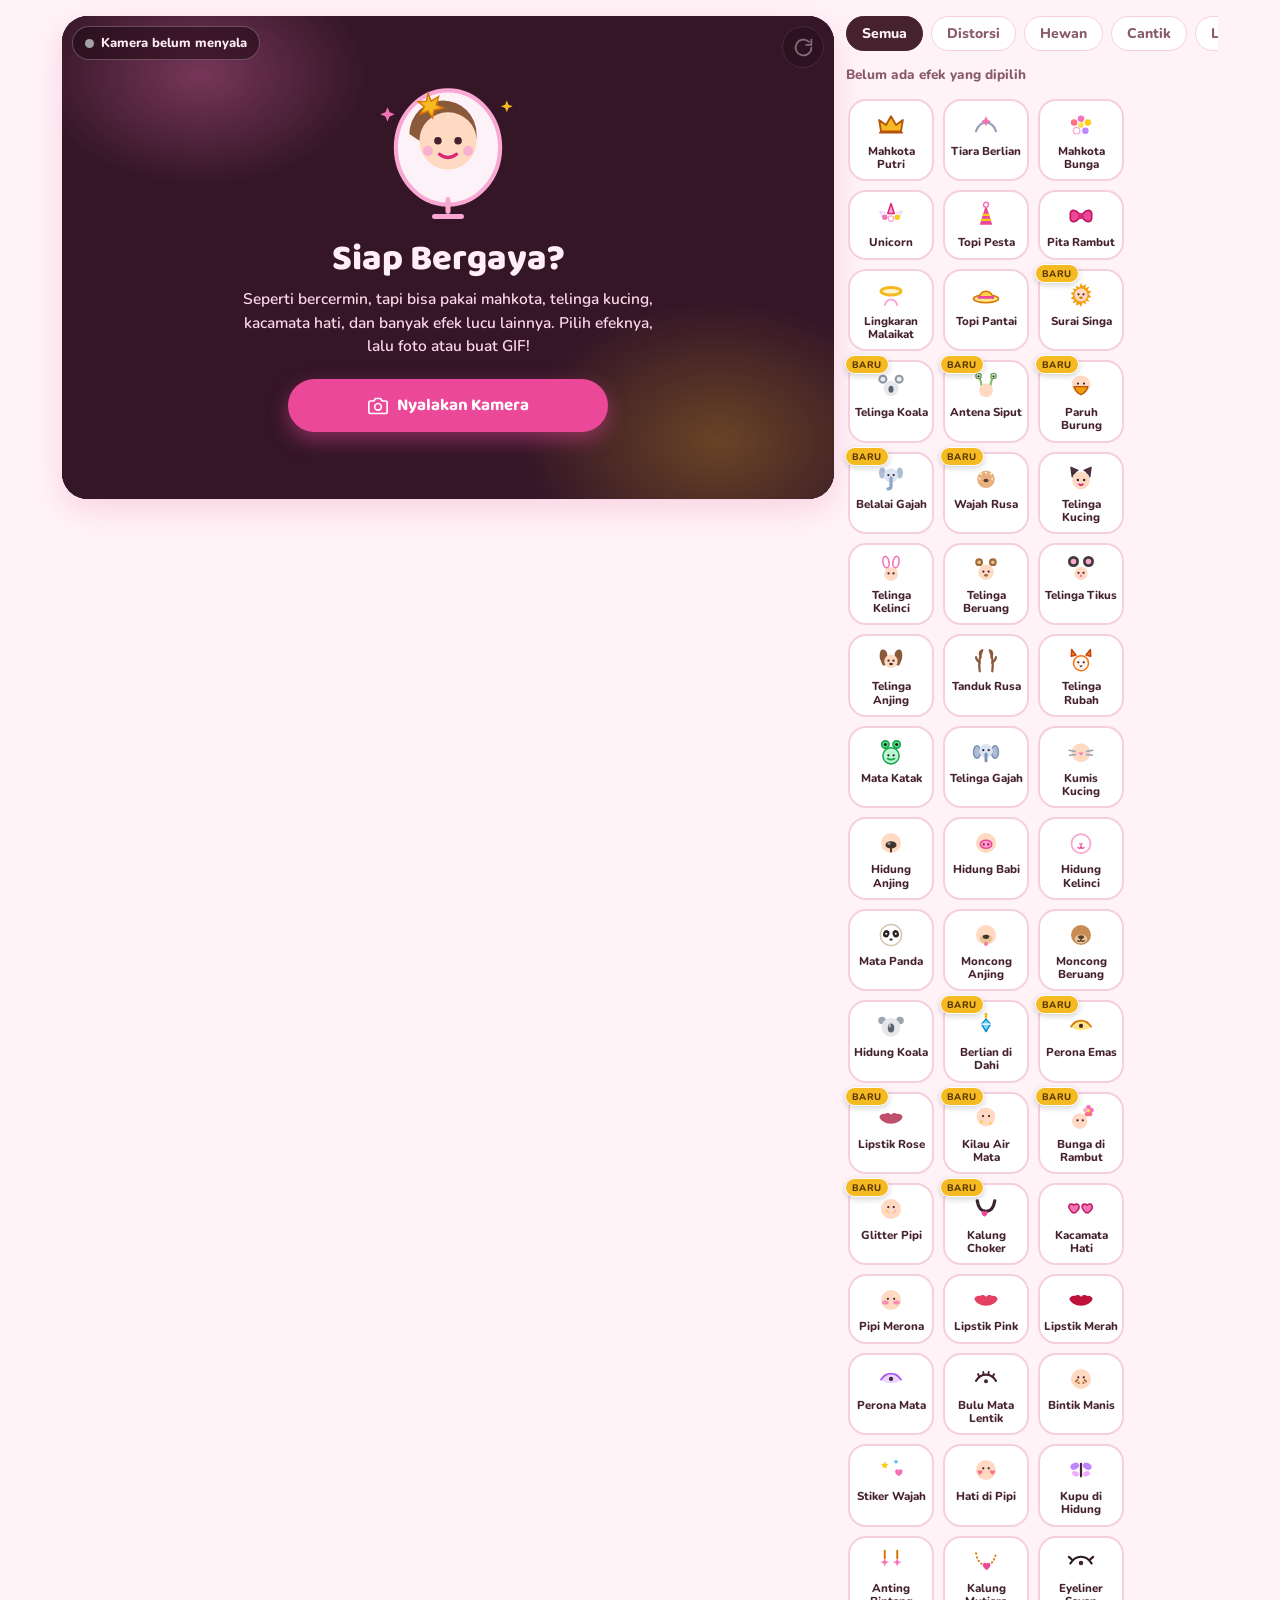
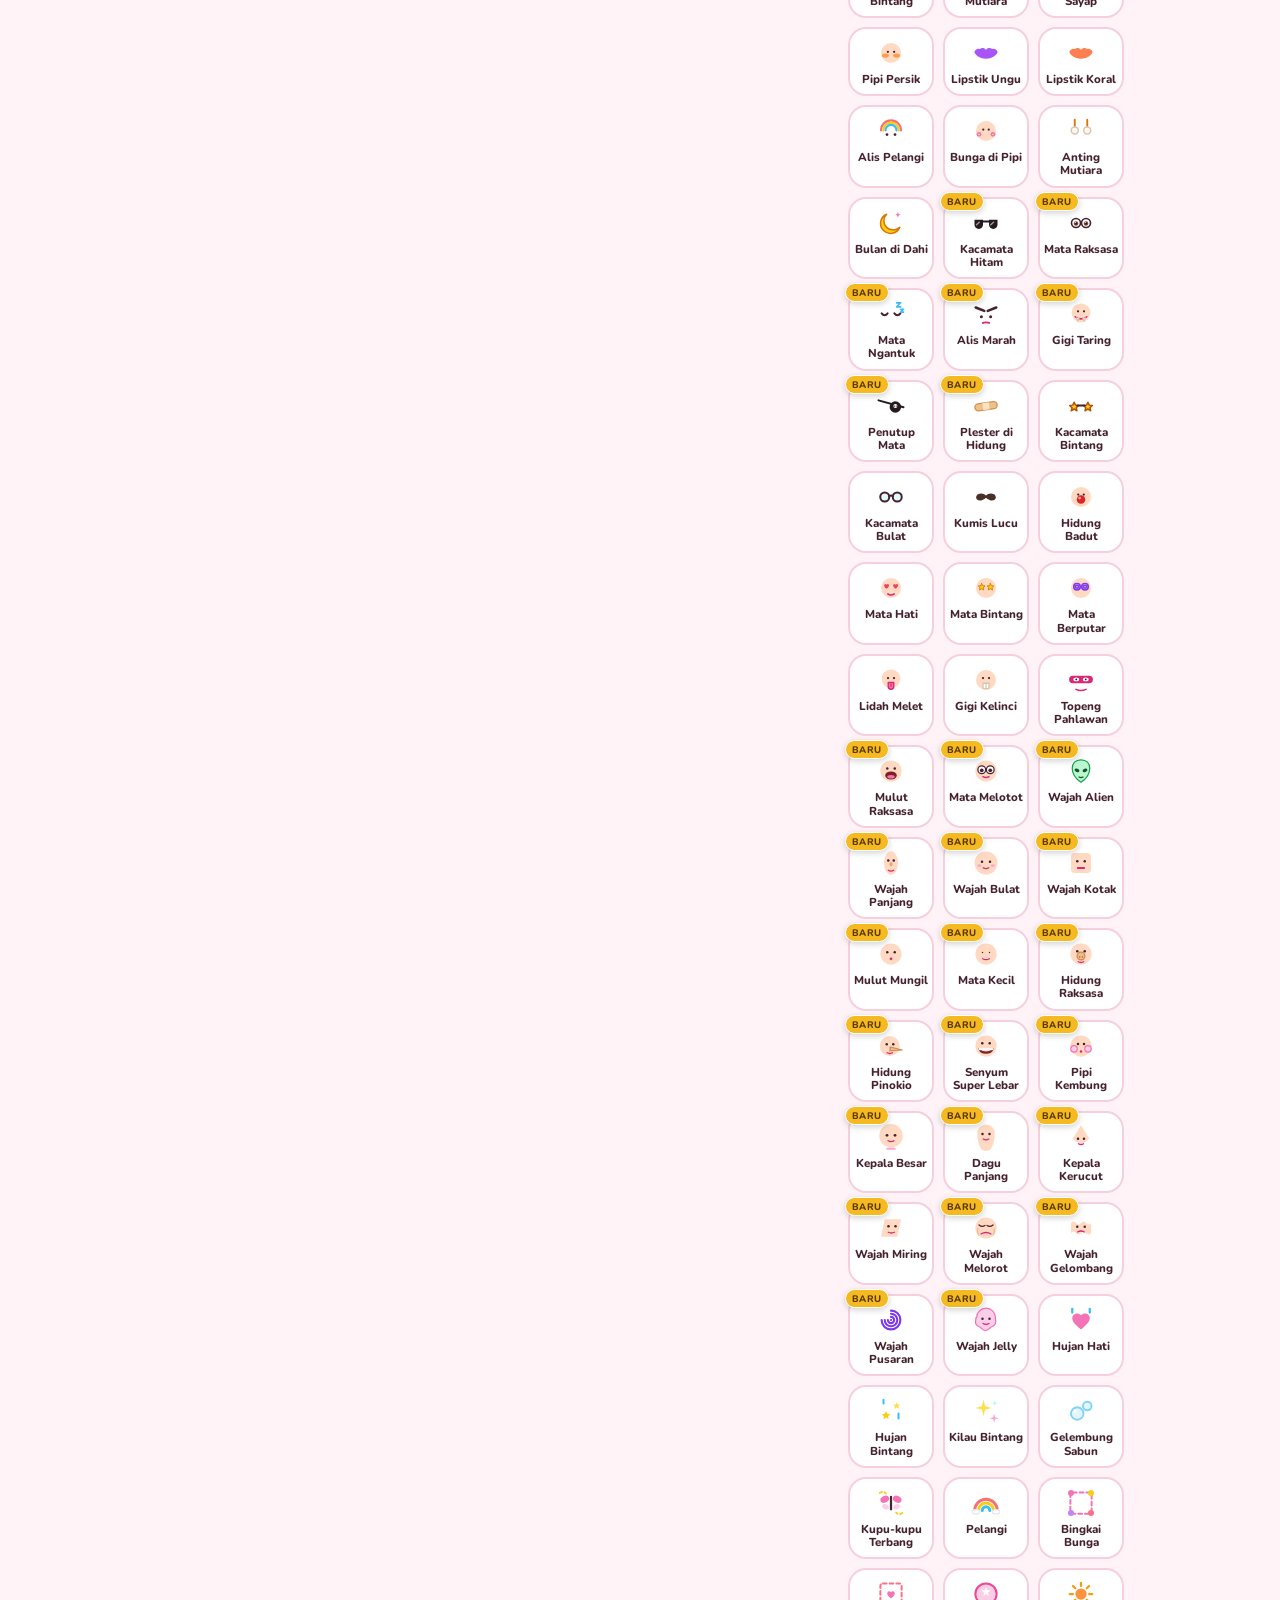
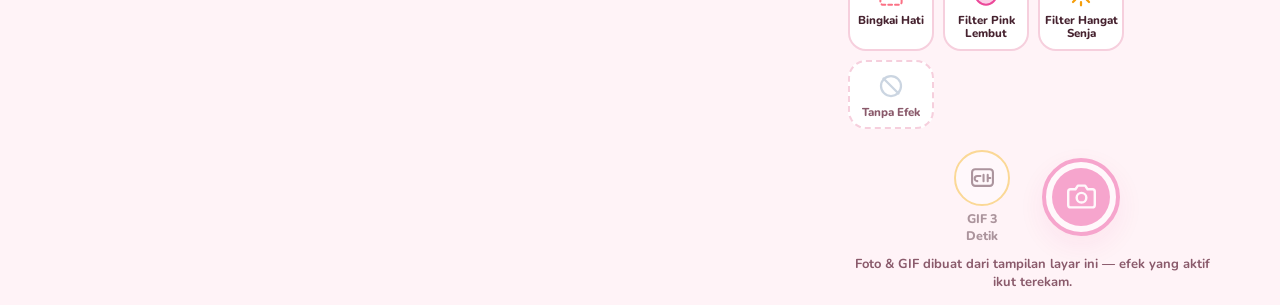
==== games/efek-kamera.html @ b59fc214 "Game: 5 file HTML di games/ + fitur Simpan (download offline) di kartu link" ====
<!doctype html>
<html lang="id">
  <head>
    <meta charset="utf-8" />
    <meta name="viewport" content="width=device-width, initial-scale=1, viewport-fit=cover" />
    <meta name="color-scheme" content="light dark" />
    <link rel="icon" href="data:," />
    <title>Efek Kamera</title>
    <link rel="preconnect" href="https://fonts.googleapis.com" />
    <link rel="preconnect" href="https://fonts.gstatic.com" crossorigin />
    <link href="https://fonts.googleapis.com/css2?family=Baloo+2:wght@500;600;700;800&family=Nunito:wght@500;600;700;800&display=swap" rel="stylesheet" />
    <style>
      :root {
        color-scheme: light dark;
        --bg: #fff3f7;
        --panel: #ffffff;
        --ink: #46222f;
        --ink-soft: #8a5a6b;
        --pink: #ec4899;
        --pink-deep: #db2777;
        --pink-soft: #fde3ef;
        --gold: #f5b921;
        --mint: #2ec4a6;
        --line: #f6cfdd;
        --stage-bg: #2b1622;
        --chip-bg: #ffffff;
        --shadow: 0 10px 30px rgba(219, 39, 119, 0.16);
      }
      @media (prefers-color-scheme: dark) {
        :root {
          --bg: #221219;
          --panel: #2e1a24;
          --ink: #ffe9f2;
          --ink-soft: #d9a7bc;
          --pink: #f472b6;
          --pink-deep: #ec4899;
          --pink-soft: #452233;
          --line: #4c2a3c;
          --stage-bg: #170a10;
          --chip-bg: #38202d;
          --shadow: 0 10px 30px rgba(0, 0, 0, 0.45);
        }
      }
      * { box-sizing: border-box; }
      html, body { height: 100%; }
      body {
        margin: 0;
        font-family: "Nunito", system-ui, sans-serif;
        background: var(--bg);
        color: var(--ink);
        -webkit-tap-highlight-color: transparent;
      }
      button { font-family: inherit; cursor: pointer; }
      .app {
        max-width: 1180px;
        margin: 0 auto;
        padding: 10px 12px calc(14px + env(safe-area-inset-bottom));
        display: flex;
        flex-direction: column;
        gap: 12px;
        min-height: 100dvh;
      }
      /* ---------- Stage ---------- */
      .stage-wrap {
        position: relative;
        border-radius: 26px;
        overflow: hidden;
        background: var(--stage-bg);
        box-shadow: var(--shadow);
        aspect-ratio: 4 / 5;
        max-height: 62dvh;
        margin: 0 auto;
        width: 100%;
      }
      @media (min-aspect-ratio: 1/1) {
        .stage-wrap { aspect-ratio: 16 / 10; max-height: 66dvh; }
      }
      #stage { position: absolute; inset: 0; width: 100%; height: 100%; display: block; }
      .stage-top {
        position: absolute; top: 10px; left: 10px; right: 10px;
        display: flex; justify-content: space-between; align-items: flex-start;
        pointer-events: none; z-index: 9;
      }
      .pill {
        pointer-events: auto;
        display: inline-flex; align-items: center; gap: 7px;
        background: rgba(30, 8, 18, 0.55);
        color: #ffeef6;
        border: 1px solid rgba(255, 255, 255, 0.25);
        backdrop-filter: blur(6px);
        font-weight: 800; font-size: 13px;
        padding: 7px 12px; border-radius: 999px;
      }
      .pill .dot { width: 9px; height: 9px; border-radius: 50%; background: #a3a3a3; flex: none; }
      .pill.ok .dot { background: #4ade80; }
      .pill.search .dot { background: var(--gold); animation: blink 1s infinite alternate; }
      @keyframes blink { from { opacity: 0.35; } to { opacity: 1; } }
      .icon-btn {
        pointer-events: auto;
        width: 42px; height: 42px; border-radius: 50%;
        border: 1px solid rgba(255, 255, 255, 0.25);
        background: rgba(30, 8, 18, 0.55); color: #ffeef6;
        backdrop-filter: blur(6px);
        display: grid; place-items: center;
      }
      .icon-btn svg { width: 21px; height: 21px; }
      .icon-btn:disabled { opacity: 0.4; cursor: default; }
      #recBadge {
        position: absolute; top: 62px; left: 50%; transform: translateX(-50%);
        z-index: 6; display: none;
        align-items: center; gap: 8px;
        background: rgba(185, 12, 44, 0.88); color: #fff;
        font-family: "Baloo 2", sans-serif; font-weight: 700; font-size: 15px;
        padding: 7px 16px; border-radius: 999px;
      }
      #recBadge.show { display: inline-flex; }
      #recBadge .rdot { width: 11px; height: 11px; border-radius: 50%; background: #fff; animation: blink 0.5s infinite alternate; }
      #flash {
        position: absolute; inset: 0; background: #fff; opacity: 0;
        pointer-events: none; z-index: 7;
      }
      #flash.go { animation: flashAnim 0.45s ease-out; }
      @keyframes flashAnim { 0% { opacity: 0.9; } 100% { opacity: 0; } }
      /* ---------- Start overlay ---------- */
      #startOverlay {
        position: absolute; inset: 0; z-index: 8;
        display: flex; flex-direction: column; align-items: center; justify-content: center;
        text-align: center; padding: 22px; gap: 8px;
        background:
          radial-gradient(240px 160px at 18% 12%, rgba(244, 114, 182, 0.35), transparent 70%),
          radial-gradient(280px 200px at 85% 88%, rgba(245, 185, 33, 0.28), transparent 70%),
          #341627;
        color: #ffeef6;
      }
      #startOverlay.hide { display: none; }
      #startOverlay .mirrorArt { width: min(168px, 42vw); height: auto; }
      #startOverlay h1 {
        font-family: "Baloo 2", sans-serif; font-weight: 800;
        font-size: clamp(24px, 6vw, 36px); margin: 6px 0 0; line-height: 1.12;
      }
      #startOverlay p { margin: 0; max-width: 420px; font-size: 15.5px; line-height: 1.5; color: #ffd7e8; font-weight: 600; }
      .start-btns { display: flex; flex-direction: column; gap: 10px; margin-top: 14px; width: min(320px, 100%); }
      .btn {
        border: none; border-radius: 999px;
        font-family: "Baloo 2", sans-serif; font-weight: 700; font-size: 17px;
        padding: 13px 20px;
        display: inline-flex; align-items: center; justify-content: center; gap: 9px;
      }
      .btn svg { width: 20px; height: 20px; flex: none; }
      .btn-pink { background: var(--pink); color: #fff; box-shadow: 0 8px 20px rgba(236, 72, 153, 0.45); }
      .btn-pink:active { background: var(--pink-deep); }
      .btn-ghost { background: rgba(255, 255, 255, 0.12); color: #ffeef6; border: 1.5px solid rgba(255, 255, 255, 0.4); }
      #camError { display: none; margin-top: 10px; max-width: 400px; background: rgba(127, 29, 29, 0.55); border: 1px solid rgba(254, 202, 202, 0.5); color: #ffe4e6; border-radius: 14px; padding: 10px 14px; font-size: 14px; font-weight: 700; line-height: 1.45; }
      #camError.show { display: block; }
      /* ---------- Controls ---------- */
      .controls { display: flex; flex-direction: column; gap: 10px; }
      .cat-row { display: flex; gap: 8px; overflow-x: auto; padding-bottom: 2px; scrollbar-width: none; }
      .cat-row::-webkit-scrollbar { display: none; }
      .cat-pill {
        flex: none; border: 1.5px solid var(--line); background: var(--panel);
        color: var(--ink-soft); font-weight: 800; font-size: 14px;
        padding: 7px 15px; border-radius: 999px;
      }
      .cat-pill.active { background: var(--ink); border-color: var(--ink); color: var(--bg); }
      .active-bar { display: flex; align-items: center; justify-content: space-between; gap: 10px; min-height: 22px; }
      #activeInfo { font-size: 13.5px; font-weight: 800; color: var(--ink-soft); }
      #clearFx {
        border: none; background: none; color: var(--pink-deep);
        font-weight: 800; font-size: 13.5px; padding: 2px 4px; display: none;
      }
      #clearFx.show { display: inline; }
      .chip-rail {
        display: flex; gap: 9px; overflow-x: auto; padding: 4px 2px 8px;
        scroll-snap-type: x proximity; scrollbar-width: thin;
      }
      .chip {
        scroll-snap-align: start; flex: none;
        width: 86px; border: 2px solid var(--line); background: var(--chip-bg);
        border-radius: 18px; padding: 9px 4px 8px;
        display: flex; flex-direction: column; align-items: center; gap: 5px;
        color: var(--ink); position: relative;
        transition: border-color 0.15s, background 0.15s, transform 0.1s;
      }
      .chip:active { transform: scale(0.95); }
      .chip svg { width: 30px; height: 30px; }
      .chip span { font-size: 11.5px; font-weight: 800; line-height: 1.15; text-align: center; }
      .chip.on { border-color: var(--pink); background: var(--pink-soft); }
      .chip.on::after {
        content: ""; position: absolute; top: 6px; right: 6px;
        width: 10px; height: 10px; border-radius: 50%;
        background: var(--pink); border: 2px solid #fff;
      }
      .chip .bdg {
        position: absolute; top: -7px; left: -5px; z-index: 2;
        background: var(--gold); color: #5b3a00;
        font-size: 9.5px; font-weight: 800; font-style: normal; letter-spacing: 0.05em;
        padding: 2px 6px; border-radius: 999px; border: 1.5px solid #fff;
        box-shadow: 0 2px 6px rgba(0, 0, 0, 0.18);
      }
      .chip.reset { border-style: dashed; justify-content: center; color: var(--ink-soft); }
      /* ---------- Shutter row ---------- */
      .shutter-row {
        display: flex; align-items: center; justify-content: center; gap: 22px;
        padding-top: 2px;
      }
      .side-btn {
        display: flex; flex-direction: column; align-items: center; gap: 4px;
        background: none; border: none; color: var(--ink); font-weight: 800; font-size: 12.5px;
        width: 76px;
      }
      .side-btn .ring {
        width: 56px; height: 56px; border-radius: 50%;
        border: 2.5px solid var(--line); background: var(--panel);
        display: grid; place-items: center; position: relative;
      }
      .side-btn .ring svg { width: 25px; height: 25px; }
      .side-btn:disabled { opacity: 0.45; cursor: default; }
      #gifBtn .ring { border-color: var(--gold); }
      #gifBtn.recording .ring { border-color: #e11d48; }
      #gifProg {
        position: absolute; inset: -2.5px; border-radius: 50%;
        background: conic-gradient(#e11d48 calc(var(--p, 0) * 1turn), transparent 0);
        -webkit-mask: radial-gradient(farthest-side, transparent calc(100% - 5px), #000 calc(100% - 4px));
        mask: radial-gradient(farthest-side, transparent calc(100% - 5px), #000 calc(100% - 4px));
        display: none;
      }
      #gifBtn.recording #gifProg { display: block; }
      #photoBtn {
        width: 78px; height: 78px; border-radius: 50%;
        border: 4px solid var(--pink);
        background: var(--panel);
        display: grid; place-items: center; padding: 0;
        box-shadow: var(--shadow);
      }
      #photoBtn .core {
        width: 58px; height: 58px; border-radius: 50%;
        background: var(--pink); display: grid; place-items: center; color: #fff;
        transition: transform 0.1s;
      }
      #photoBtn:active .core { transform: scale(0.88); }
      #photoBtn svg { width: 29px; height: 29px; }
      #photoBtn:disabled { opacity: 0.45; }
      .hint { text-align: center; font-size: 13px; color: var(--ink-soft); font-weight: 700; margin: 0; }
      /* ---------- Modal ---------- */
      #modal {
        position: fixed; inset: 0; z-index: 40; display: none;
        background: rgba(24, 6, 14, 0.78); backdrop-filter: blur(4px);
        align-items: center; justify-content: center; padding: 18px;
      }
      #modal.show { display: flex; }
      .modal-card {
        background: var(--panel); color: var(--ink);
        border-radius: 24px; padding: 18px; width: min(430px, 100%);
        display: flex; flex-direction: column; gap: 12px; align-items: stretch;
        box-shadow: var(--shadow); max-height: 92dvh; overflow: auto;
      }
      .modal-card h2 { font-family: "Baloo 2", sans-serif; margin: 0; font-size: 22px; text-align: center; }
      #shotImg { width: 100%; border-radius: 16px; display: block; background: var(--stage-bg); }
      #encoding { display: none; text-align: center; font-weight: 800; color: var(--ink-soft); padding: 22px 0; }
      #encoding.show { display: block; }
      #encoding .bar { height: 12px; border-radius: 99px; background: var(--pink-soft); margin-top: 12px; overflow: hidden; }
      #encoding .bar i { display: block; height: 100%; width: 40%; border-radius: 99px; background: var(--pink); animation: slide 1.1s ease-in-out infinite alternate; }
      @keyframes slide { from { margin-left: 0; } to { margin-left: 60%; } }
      .modal-btns { display: flex; flex-direction: column; gap: 9px; }
      .btn-mint { background: var(--mint); color: #06372c; }
      .btn-line { background: var(--panel); color: var(--ink); border: 2px solid var(--line); }
      /* ---------- Toast ---------- */
      #toast {
        position: fixed; left: 50%; bottom: calc(20px + env(safe-area-inset-bottom));
        transform: translate(-50%, 80px); z-index: 60;
        background: var(--ink); color: var(--bg);
        font-weight: 800; font-size: 14.5px; padding: 11px 20px; border-radius: 999px;
        opacity: 0; transition: transform 0.3s, opacity 0.3s; pointer-events: none;
        max-width: calc(100vw - 32px); text-align: center;
      }
      #toast.show { transform: translate(-50%, 0); opacity: 1; }
      @media (min-width: 920px) {
        .app { display: grid; grid-template-columns: minmax(0, 1fr) 372px; align-items: start; padding-top: 16px; }
        .stage-wrap { max-height: calc(100dvh - 40px); position: sticky; top: 16px; }
        .chip-rail { flex-wrap: wrap; overflow: visible; }
        .controls { position: sticky; top: 16px; }
      }
      @media (prefers-reduced-motion: reduce) {
        * { animation-duration: 0.01s !important; transition-duration: 0.01s !important; }
      }
    </style>
  </head>
  <body>
    <main class="app">
      <section class="stage-wrap" aria-label="Tampilan kamera">
        <canvas id="stage" width="720" height="900"></canvas>
        <div class="stage-top">
          <div class="pill" id="statusPill"><span class="dot"></span><span id="statusText">Kamera belum menyala</span></div>
          <button class="icon-btn" id="flipBtn" type="button" aria-label="Balik kamera depan atau belakang" disabled>
            <svg viewBox="0 0 24 24" fill="none" stroke="currentColor" stroke-width="2" stroke-linecap="round" stroke-linejoin="round"><path d="M21 12a9 9 0 1 1-2.64-6.36"/><path d="M21 3v6h-6"/></svg>
          </button>
        </div>
        <div id="recBadge"><span class="rdot"></span><span id="recText">Merekam GIF…</span></div>
        <div id="flash"></div>
        <div id="startOverlay">
          <svg class="mirrorArt" viewBox="0 0 200 170" fill="none" aria-hidden="true">
            <ellipse cx="100" cy="78" rx="62" ry="68" fill="#fdf2f8" stroke="#f9a8d4" stroke-width="5"/>
            <circle cx="100" cy="70" r="34" fill="#ffd9c2"/>
            <path d="M66 70a34 34 0 0 1 68 0v-8a40 40 0 0 0-80 0z" fill="#8a5a3b"/>
            <circle cx="88" cy="70" r="4.5" fill="#46222f"/><circle cx="112" cy="70" r="4.5" fill="#46222f"/>
            <path d="M90 86q10 8 20 0" stroke="#db2777" stroke-width="4" stroke-linecap="round"/>
            <circle cx="76" cy="82" r="6" fill="#f9a8d4" opacity="0.8"/><circle cx="124" cy="82" r="6" fill="#f9a8d4" opacity="0.8"/>
            <path d="M78 22l4 10 10-6-3 11 9 4-12 3-2 10-6-9-10 4 5-10-8-6 11-1z" fill="#f5b921" stroke="#d97706" stroke-width="2" transform="translate(6 -6) scale(0.9)"/>
            <path d="M100 140v14M84 160h32" stroke="#f9a8d4" stroke-width="6" stroke-linecap="round"/>
            <path d="M28 30l2.5 6 6 2.5-6 2.5L28 47l-2.5-6-6-2.5 6-2.5z" fill="#f472b6"/>
            <path d="M170 22l2 5 5 2-5 2-2 5-2-5-5-2 5-2z" fill="#f5b921"/>
          </svg>
          <h1>Siap Bergaya?</h1>
          <p>Seperti bercermin, tapi bisa pakai mahkota, telinga kucing, kacamata hati, dan banyak efek lucu lainnya. Pilih efeknya, lalu foto atau buat GIF!</p>
          <div class="start-btns">
            <button class="btn btn-pink" id="startCamBtn" type="button">
              <svg viewBox="0 0 24 24" fill="none" stroke="currentColor" stroke-width="2" stroke-linecap="round" stroke-linejoin="round"><path d="M23 19a2 2 0 0 1-2 2H3a2 2 0 0 1-2-2V8a2 2 0 0 1 2-2h4l2-3h6l2 3h4a2 2 0 0 1 2 2z"/><circle cx="12" cy="13" r="4"/></svg>
              Nyalakan Kamera
            </button>
          </div>
          <div id="camError" role="alert"></div>
        </div>
      </section>

      <section class="controls" aria-label="Pilihan efek dan tombol kamera">
        <div class="cat-row" id="catRow" role="tablist" aria-label="Kategori efek"></div>
        <div class="active-bar">
          <span id="activeInfo">Belum ada efek yang dipilih</span>
          <button id="clearFx" type="button">Hapus semua efek</button>
        </div>
        <div class="chip-rail" id="chipRail"></div>
        <div class="shutter-row">
          <button class="side-btn" id="gifBtn" type="button" disabled>
            <span class="ring">
              <span id="gifProg"></span>
              <svg viewBox="0 0 24 24" fill="none" stroke="currentColor" stroke-width="2" stroke-linecap="round" stroke-linejoin="round"><rect x="2" y="4" width="20" height="16" rx="3"/><path d="M7 15.5A2.5 2.5 0 1 1 7 10.5h3M13 9.5v6M17 9.5v6M17 12.5h2.5"/></svg>
            </span>
            GIF 3 Detik
          </button>
          <button id="photoBtn" type="button" aria-label="Ambil foto" disabled>
            <span class="core">
              <svg viewBox="0 0 24 24" fill="none" stroke="currentColor" stroke-width="2" stroke-linecap="round" stroke-linejoin="round"><path d="M23 19a2 2 0 0 1-2 2H3a2 2 0 0 1-2-2V8a2 2 0 0 1 2-2h4l2-3h6l2 3h4a2 2 0 0 1 2 2z"/><circle cx="12" cy="13" r="4"/></svg>
            </span>
          </button>
        </div>
        <p class="hint">Foto &amp; GIF dibuat dari tampilan layar ini — efek yang aktif ikut terekam.</p>
      </section>
    </main>

    <div id="modal" role="dialog" aria-modal="true" aria-labelledby="modalTitle">
      <div class="modal-card">
        <h2 id="modalTitle">Hasil Foto</h2>
        <div id="encoding">Sedang membuat GIF…<div class="bar"><i></i></div></div>
        <img id="shotImg" alt="Hasil jepretan kamera dengan efek" />
        <div class="modal-btns">
          <a class="btn btn-pink" id="saveBtn" href="#" download="foto-efek.png" style="text-decoration:none;">
            <svg viewBox="0 0 24 24" fill="none" stroke="currentColor" stroke-width="2" stroke-linecap="round" stroke-linejoin="round"><path d="M21 15v4a2 2 0 0 1-2 2H5a2 2 0 0 1-2-2v-4"/><path d="M7 10l5 5 5-5"/><path d="M12 15V3"/></svg>
            Simpan ke HP
          </a>
          <button class="btn btn-mint" id="shareBtn" type="button">
            <svg viewBox="0 0 24 24" fill="none" stroke="currentColor" stroke-width="2" stroke-linecap="round" stroke-linejoin="round"><circle cx="18" cy="5" r="3"/><circle cx="6" cy="12" r="3"/><circle cx="18" cy="19" r="3"/><path d="M8.6 13.5l6.8 4M15.4 6.5l-6.8 4"/></svg>
            Bagikan
          </button>
          <button class="btn btn-line" id="closeModalBtn" type="button">Tutup</button>
        </div>
      </div>
    </div>

    <div id="toast" role="status"></div>
    <video id="cam" playsinline muted autoplay style="display:none;"></video>

    <script>
      'use strict';
      /* ============================================================
         EFEK KAMERA — kamera cermin + efek wajah + foto + GIF
         ============================================================ */
      var canvas = document.getElementById('stage');
      var ctx = canvas.getContext('2d');
      var video = document.getElementById('cam');

      function clamp(v, a, b) { return v < a ? a : (v > b ? b : v); }
      function dist(a, b) { var dx = a.x - b.x, dy = a.y - b.y; return Math.sqrt(dx * dx + dy * dy); }
      function mid(a, b) { return { x: (a.x + b.x) / 2, y: (a.y + b.y) / 2 }; }

      /* ---------- Path helpers ---------- */
      function heartPath(c, x, y, s) {
        c.beginPath();
        c.moveTo(x, y + s * 0.95);
        c.bezierCurveTo(x - s * 1.25, y + s * 0.1, x - s * 0.72, y - s * 0.95, x, y - s * 0.32);
        c.bezierCurveTo(x + s * 0.72, y - s * 0.95, x + s * 1.25, y + s * 0.1, x, y + s * 0.95);
        c.closePath();
      }
      function starPath(c, x, y, r, rot, inner) {
        var n = 5, ir = inner || r * 0.5, i, a;
        c.beginPath();
        for (i = 0; i < n * 2; i++) {
          a = rot + i * Math.PI / n - Math.PI / 2;
          var rr = (i % 2 === 0) ? r : ir;
          var px = x + Math.cos(a) * rr, py = y + Math.sin(a) * rr;
          if (i === 0) c.moveTo(px, py); else c.lineTo(px, py);
        }
        c.closePath();
      }
      function sparkPath(c, x, y, r, rot) {
        c.beginPath();
        for (var i = 0; i < 8; i++) {
          var a = rot + i * Math.PI / 4;
          var rr = (i % 2 === 0) ? r : r * 0.28;
          var px = x + Math.cos(a) * rr, py = y + Math.sin(a) * rr;
          if (i === 0) c.moveTo(px, py); else c.lineTo(px, py);
        }
        c.closePath();
      }
      function flowerPath(c, x, y, r, petal, center) {
        for (var i = 0; i < 5; i++) {
          var a = i * Math.PI * 2 / 5 - Math.PI / 2;
          c.beginPath();
          c.arc(x + Math.cos(a) * r * 0.62, y + Math.sin(a) * r * 0.62, r * 0.52, 0, Math.PI * 2);
          c.fillStyle = petal; c.fill();
        }
        c.beginPath(); c.arc(x, y, r * 0.42, 0, Math.PI * 2);
        c.fillStyle = center; c.fill();
      }
      /* ============================================================
         EFEK — menggambar di atas wajah.
         P = titik wajah (piksel canvas), M = ukuran wajah, t = waktu (detik)
         ============================================================ */
      var FLOWER_COLORS = ['#f472b6', '#fb7185', '#facc15', '#ffffff', '#c084fc'];

      function fxCrown(c, P, M) {
        var w = M.fw * 0.66, h = M.fh * 0.30, x = M.top.x, y = M.top.y - h * 0.18;
        c.save(); c.translate(x, y); c.rotate(M.ang);
        var grad = c.createLinearGradient(0, -h, 0, h * 0.4);
        grad.addColorStop(0, '#ffe066'); grad.addColorStop(0.55, '#f5b921'); grad.addColorStop(1, '#dd8f06');
        c.beginPath();
        c.moveTo(-w / 2, h * 0.35);
        c.lineTo(-w / 2, -h * 0.55); c.lineTo(-w * 0.27, h * 0.02);
        c.lineTo(0, -h * 0.95); c.lineTo(w * 0.27, h * 0.02);
        c.lineTo(w / 2, -h * 0.55); c.lineTo(w / 2, h * 0.35);
        c.closePath();
        c.fillStyle = grad; c.fill();
        c.lineWidth = Math.max(2, w * 0.016); c.strokeStyle = '#b45309'; c.stroke();
        [[-w / 2, -h * 0.55], [0, -h * 0.95], [w / 2, -h * 0.55]].forEach(function (pt) {
          c.beginPath(); c.arc(pt[0], pt[1], w * 0.045, 0, Math.PI * 2);
          c.fillStyle = '#fff7cc'; c.fill(); c.strokeStyle = '#b45309'; c.stroke();
        });
        c.beginPath(); c.arc(-w * 0.25, h * 0.12, w * 0.05, 0, Math.PI * 2); c.fillStyle = '#ec4899'; c.fill();
        c.beginPath(); c.arc(0, h * 0.14, w * 0.06, 0, Math.PI * 2); c.fillStyle = '#38bdf8'; c.fill();
        c.beginPath(); c.arc(w * 0.25, h * 0.12, w * 0.05, 0, Math.PI * 2); c.fillStyle = '#ec4899'; c.fill();
        c.restore();
      }

      function fxTiara(c, P, M, t) {
        var w = M.fw * 0.6, x = M.top.x, y = M.top.y + M.fh * 0.02;
        c.save(); c.translate(x, y); c.rotate(M.ang);
        c.beginPath(); c.arc(0, M.fh * 0.16, w * 0.52, Math.PI * 1.12, Math.PI * 1.88);
        c.lineWidth = Math.max(3, w * 0.03); c.strokeStyle = '#e7e5e4'; c.stroke();
        c.beginPath(); c.arc(0, M.fh * 0.16, w * 0.52, Math.PI * 1.2, Math.PI * 1.8);
        c.lineWidth = Math.max(1.6, w * 0.014); c.strokeStyle = '#fbbf24'; c.stroke();
        for (var i = -2; i <= 2; i++) {
          var a = Math.PI * (1.5 + i * 0.16);
          var gx = Math.cos(a) * w * 0.52, gy = M.fh * 0.16 + Math.sin(a) * w * 0.52;
          var tw = 0.75 + 0.25 * Math.sin(t * 3 + i * 1.7);
          sparkPath(c, gx, gy, w * 0.075 * tw * (i === 0 ? 1.5 : 1), t);
          c.fillStyle = i === 0 ? '#f472b6' : '#a5f3fc'; c.fill();
        }
        c.restore();
      }

      function fxCatEars(c, P, M) {
        var s = M.fw * 0.30;
        [[-1], [1]].forEach(function (side) {
          var base = { x: M.top.x + side[0] * M.fw * 0.31, y: M.top.y - M.fh * 0.02 };
          c.save(); c.translate(base.x, base.y); c.rotate(M.ang + side[0] * 0.22);
          c.beginPath();
          c.moveTo(-s * 0.5, s * 0.25); c.quadraticCurveTo(-s * 0.42, -s * 0.75, 0, -s * 0.95);
          c.quadraticCurveTo(s * 0.42, -s * 0.75, s * 0.5, s * 0.25);
          c.closePath(); c.fillStyle = '#4a3040'; c.fill();
          c.beginPath();
          c.moveTo(-s * 0.28, s * 0.1); c.quadraticCurveTo(-s * 0.22, -s * 0.45, 0, -s * 0.6);
          c.quadraticCurveTo(s * 0.22, -s * 0.45, s * 0.28, s * 0.1);
          c.closePath(); c.fillStyle = '#f9a8d4'; c.fill();
          c.restore();
        });
      }

      function fxBunnyEars(c, P, M, t) {
        var w = M.fw * 0.17, h = M.fh * 0.52;
        [[-1], [1]].forEach(function (side, idx) {
          var flop = idx === 1 ? Math.sin(t * 1.6) * 0.05 : 0;
          var base = { x: M.top.x + side[0] * M.fw * 0.20, y: M.top.y - M.fh * 0.05 };
          c.save(); c.translate(base.x, base.y); c.rotate(M.ang + side[0] * 0.16 + flop);
          c.beginPath(); c.ellipse(0, -h * 0.5, w * 0.5, h * 0.55, 0, 0, Math.PI * 2);
          c.fillStyle = '#ffffff'; c.fill();
          c.lineWidth = Math.max(2, w * 0.09); c.strokeStyle = '#f9a8d4'; c.stroke();
          c.beginPath(); c.ellipse(0, -h * 0.5, w * 0.24, h * 0.36, 0, 0, Math.PI * 2);
          c.fillStyle = '#fbcfe8'; c.fill();
          c.restore();
        });
      }

      function fxFlowerCrown(c, P, M) {
        var cx = M.center.x, cy = M.top.y + M.fh * 0.10, R = M.fw * 0.52, n = 7;
        for (var i = 0; i < n; i++) {
          var a = Math.PI * (1.08 + 0.84 * (i / (n - 1)));
          var fx = cx + Math.cos(a) * R, fy = cy + Math.sin(a) * R * 0.62;
          if (i % 2 === 0) {
            c.beginPath(); c.ellipse(fx + R * 0.07, fy + R * 0.05, R * 0.055, R * 0.03, a, 0, Math.PI * 2);
            c.fillStyle = '#4ade80'; c.fill();
          }
          flowerPath(c, fx, fy, M.fw * 0.085, FLOWER_COLORS[i % FLOWER_COLORS.length], '#fde047');
        }
      }

      function fxUnicorn(c, P, M) {
        var x = M.top.x, y = M.top.y - M.fh * 0.02, hw = M.fw * 0.09, hh = M.fh * 0.40;
        [[-1], [1]].forEach(function (side) {
          c.save(); c.translate(x + side[0] * M.fw * 0.30, y + M.fh * 0.04); c.rotate(M.ang + side[0] * 0.3);
          c.beginPath(); c.moveTo(-M.fw * 0.055, 0); c.lineTo(0, -M.fh * 0.18); c.lineTo(M.fw * 0.055, 0); c.closePath();
          c.fillStyle = '#fdf4ff'; c.fill(); c.lineWidth = 2; c.strokeStyle = '#e9d5ff'; c.stroke();
          c.restore();
        });
        c.save(); c.translate(x, y); c.rotate(M.ang);
        var grad = c.createLinearGradient(0, -hh, 0, 0);
        grad.addColorStop(0, '#fbcfe8'); grad.addColorStop(0.5, '#f9a8d4'); grad.addColorStop(1, '#f472b6');
        c.beginPath(); c.moveTo(-hw, 0); c.quadraticCurveTo(0, -hh * 1.06, hw, 0); c.closePath();
        c.fillStyle = grad; c.fill();
        c.strokeStyle = 'rgba(255,255,255,0.75)'; c.lineWidth = Math.max(2, hw * 0.14);
        for (var i = 1; i <= 3; i++) {
          c.beginPath(); c.moveTo(-hw * (1 - i * 0.22), -hh * i * 0.26); c.lineTo(hw * (1 - i * 0.22), -hh * i * 0.26); c.stroke();
        }
        c.restore();
        flowerPath(c, x - M.fw * 0.10, y + M.fh * 0.03, M.fw * 0.07, '#f472b6', '#fde047');
        flowerPath(c, x + M.fw * 0.02, y + M.fh * 0.05, M.fw * 0.08, '#ffffff', '#f472b6');
        flowerPath(c, x + M.fw * 0.13, y + M.fh * 0.03, M.fw * 0.07, '#facc15', '#ffffff');
      }

      function fxPartyHat(c, P, M, t) {
        var h = M.fh * 0.52, w = M.fw * 0.34;
        c.save(); c.translate(M.top.x + M.fw * 0.10, M.top.y - M.fh * 0.04); c.rotate(M.ang + 0.14);
        var cols = ['#ec4899', '#facc15', '#38bdf8', '#ec4899', '#facc15'];
        for (var i = 0; i < 5; i++) {
          c.beginPath();
          c.moveTo(-w / 2 + w * i / 5, 0); c.lineTo(-w / 2 + w * (i + 1) / 5, 0); c.lineTo(0, -h);
          c.closePath(); c.fillStyle = cols[i]; c.fill();
        }
        c.beginPath(); c.ellipse(0, 0, w / 2, w * 0.12, 0, 0, Math.PI * 2); c.fillStyle = '#ffffff'; c.fill();
        var pr = M.fw * 0.055 * (1 + 0.1 * Math.sin(t * 4));
        c.beginPath(); c.arc(0, -h, pr, 0, Math.PI * 2); c.fillStyle = '#ffffff'; c.fill();
        c.lineWidth = 2; c.strokeStyle = '#f472b6'; c.stroke();
        c.restore();
      }

      function fxBow(c, P, M) {
        var s = M.fw * 0.17;
        c.save(); c.translate(M.top.x + M.fw * 0.33, M.top.y - M.fh * 0.05); c.rotate(M.ang - 0.15);
        c.fillStyle = '#ec4899';
        c.beginPath(); c.moveTo(0, 0); c.quadraticCurveTo(-s * 1.15, -s * 0.85, -s * 1.05, 0); c.quadraticCurveTo(-s * 1.15, s * 0.85, 0, 0); c.fill();
        c.beginPath(); c.moveTo(0, 0); c.quadraticCurveTo(s * 1.15, -s * 0.85, s * 1.05, 0); c.quadraticCurveTo(s * 1.15, s * 0.85, 0, 0); c.fill();
        c.strokeStyle = '#be185d'; c.lineWidth = Math.max(1.6, s * 0.07);
        c.beginPath(); c.moveTo(0, 0); c.quadraticCurveTo(-s * 1.15, -s * 0.85, -s * 1.05, 0); c.quadraticCurveTo(-s * 1.15, s * 0.85, 0, 0); c.stroke();
        c.beginPath(); c.moveTo(0, 0); c.quadraticCurveTo(s * 1.15, -s * 0.85, s * 1.05, 0); c.quadraticCurveTo(s * 1.15, s * 0.85, 0, 0); c.stroke();
        c.beginPath(); c.arc(0, 0, s * 0.34, 0, Math.PI * 2); c.fillStyle = '#db2777'; c.fill();
        c.beginPath(); c.arc(-s * 0.1, -s * 0.1, s * 0.1, 0, Math.PI * 2); c.fillStyle = 'rgba(255,255,255,0.5)'; c.fill();
        c.restore();
      }

      function fxHalo(c, P, M, t) {
        var bob = Math.sin(t * 2) * M.fh * 0.012;
        c.save(); c.translate(M.top.x, M.top.y - M.fh * 0.25 + bob); c.rotate(M.ang);
        c.shadowColor = 'rgba(250, 204, 21, 0.9)'; c.shadowBlur = 18;
        c.beginPath(); c.ellipse(0, 0, M.fw * 0.30, M.fw * 0.085, 0, 0, Math.PI * 2);
        c.lineWidth = Math.max(4, M.fw * 0.028); c.strokeStyle = '#fde047'; c.stroke();
        c.shadowBlur = 0;
        c.beginPath(); c.ellipse(0, 0, M.fw * 0.30, M.fw * 0.085, 0, 0, Math.PI * 2);
        c.lineWidth = Math.max(1.6, M.fw * 0.01); c.strokeStyle = '#fff7cc'; c.stroke();
        c.restore();
      }

      function fxSunHat(c, P, M) {
        c.save(); c.translate(M.top.x, M.top.y + M.fh * 0.03); c.rotate(M.ang * 0.7);
        c.beginPath(); c.ellipse(0, 0, M.fw * 0.78, M.fw * 0.20, 0, 0, Math.PI * 2);
        c.fillStyle = '#fde68a'; c.fill();
        c.lineWidth = 2; c.strokeStyle = '#d97706'; c.stroke();
        c.beginPath(); c.arc(0, M.fw * 0.02, M.fw * 0.36, Math.PI, Math.PI * 2);
        c.fillStyle = '#fcd34d'; c.fill(); c.stroke();
        c.beginPath(); c.arc(0, M.fw * 0.02, M.fw * 0.36, Math.PI * 1.02, Math.PI * 1.98);
        c.lineWidth = M.fw * 0.055; c.strokeStyle = '#ec4899'; c.stroke();
        flowerPath(c, M.fw * 0.30, -M.fw * 0.05, M.fw * 0.07, '#ffffff', '#f472b6');
        c.restore();
      }

      function drawGlasses(c, M, shape) {
        var eL = M.eyeL, eR = M.eyeR, r = M.fw * 0.155;
        c.save();
        c.lineWidth = Math.max(3, M.fw * 0.02); c.strokeStyle = '#46222f';
        c.beginPath(); c.moveTo(eL.x, eL.y - r * 0.2); c.quadraticCurveTo(M.center.x, eL.y - r * 0.75, eR.x, eR.y - r * 0.2); c.stroke();
        c.beginPath(); c.moveTo(eL.x - r * 0.8, eL.y - r * 0.25); c.lineTo(M.center.x - M.fw * 0.52, eL.y - r * 0.5); c.stroke();
        c.beginPath(); c.moveTo(eR.x + r * 0.8, eR.y - r * 0.25); c.lineTo(M.center.x + M.fw * 0.52, eR.y - r * 0.5); c.stroke();
        [eL, eR].forEach(function (e) {
          if (shape === 'round') {
            c.beginPath(); c.arc(e.x, e.y, r * 0.95, 0, Math.PI * 2);
            c.fillStyle = 'rgba(186, 240, 253, 0.20)'; c.fill();
            c.lineWidth = Math.max(2.5, M.fw * 0.016); c.strokeStyle = '#46222f'; c.stroke();
            return;
          }
          if (shape === 'star') { starPath(c, e.x, e.y, r * 1.25, 0); }
          else { heartPath(c, e.x, e.y - r * 0.1, r * 1.05); }
          c.fillStyle = shape === 'star' ? 'rgba(250, 204, 21, 0.88)' : 'rgba(244, 114, 182, 0.82)';
          c.fill();
          c.lineWidth = Math.max(2.5, M.fw * 0.016); c.strokeStyle = shape === 'star' ? '#b45309' : '#be185d'; c.stroke();
          starPath(c, e.x - r * 0.3, e.y - r * 0.3, r * 0.22, 0.4);
          c.fillStyle = 'rgba(255,255,255,0.75)'; c.fill();
        });
        c.restore();
      }
      function fxStarGlasses(c, P, M) { drawGlasses(c, M, 'star'); }
      function fxHeartGlasses(c, P, M) { drawGlasses(c, M, 'heart'); }
      function fxRoundGlasses(c, P, M) { drawGlasses(c, M, 'round'); }

      function fxBlush(c, P, M) {
        [P[50], P[280]].forEach(function (ch) {
          var r = M.fw * 0.15;
          var g = c.createRadialGradient(ch.x, ch.y, 0, ch.x, ch.y, r);
          g.addColorStop(0, 'rgba(244, 114, 182, 0.55)');
          g.addColorStop(1, 'rgba(244, 114, 182, 0)');
          c.save(); c.translate(ch.x, ch.y); c.rotate(M.ang); c.scale(1, 0.62); c.translate(-ch.x, -ch.y);
          c.beginPath(); c.arc(ch.x, ch.y, r, 0, Math.PI * 2);
          c.fillStyle = g; c.fill(); c.restore();
        });
      }

      function fxStickers(c, P, M, t) {
        var spots = [
          { p: P[50], dx: -M.fw * 0.05, dy: M.fh * 0.05, s: 0.055, kind: 'star', col: '#facc15' },
          { p: P[280], dx: M.fw * 0.05, dy: M.fh * 0.05, s: 0.05, kind: 'heart', col: '#f472b6' },
          { p: P[10], dx: M.fw * 0.16, dy: M.fh * 0.10, s: 0.05, kind: 'spark', col: '#38bdf8' },
          { p: P[10], dx: -M.fw * 0.17, dy: M.fh * 0.13, s: 0.042, kind: 'heart', col: '#fb7185' },
          { p: P[1], dx: M.fw * 0.13, dy: M.fh * 0.05, s: 0.04, kind: 'star', col: '#c084fc' }
        ];
        spots.forEach(function (sp, i) {
          var x = sp.p.x + sp.dx, y = sp.p.y + sp.dy, r = M.fw * sp.s * (1 + 0.12 * Math.sin(t * 3 + i));
          if (sp.kind === 'star') starPath(c, x, y, r, t * 0.4);
          else if (sp.kind === 'heart') heartPath(c, x, y - r * 0.2, r * 0.85);
          else sparkPath(c, x, y, r, t * 0.4);
          c.fillStyle = sp.col; c.fill();
          c.lineWidth = 1.4; c.strokeStyle = 'rgba(255,255,255,0.85)'; c.stroke();
        });
      }

      function drawButterfly(c, x, y, s, flap, colA, colB) {
        c.save(); c.translate(x, y);
        c.save(); c.scale(flap, 1);
        c.beginPath(); c.ellipse(-s * 0.5, -s * 0.28, s * 0.52, s * 0.34, -0.5, 0, Math.PI * 2); c.fillStyle = colA; c.fill();
        c.beginPath(); c.ellipse(-s * 0.42, s * 0.3, s * 0.4, s * 0.26, 0.5, 0, Math.PI * 2); c.fillStyle = colB; c.fill();
        c.restore();
        c.save(); c.scale(-flap, 1);
        c.beginPath(); c.ellipse(-s * 0.5, -s * 0.28, s * 0.52, s * 0.34, -0.5, 0, Math.PI * 2); c.fillStyle = colA; c.fill();
        c.beginPath(); c.ellipse(-s * 0.42, s * 0.3, s * 0.4, s * 0.26, 0.5, 0, Math.PI * 2); c.fillStyle = colB; c.fill();
        c.restore();
        c.beginPath(); c.ellipse(0, 0, s * 0.10, s * 0.42, 0, 0, Math.PI * 2); c.fillStyle = '#46222f'; c.fill();
        c.beginPath(); c.arc(0, -s * 0.44, s * 0.13, 0, Math.PI * 2); c.fillStyle = '#46222f'; c.fill();
        c.restore();
      }
      function fxNoseButterfly(c, P, M, t) {
        var n = P[1];
        var flap = 0.35 + 0.65 * Math.abs(Math.sin(t * 7));
        drawButterfly(c, n.x, n.y - M.fh * 0.015, M.fw * 0.16, flap, '#c084fc', '#f0abfc');
      }

      function fxEarrings(c, P, M, t) {
        [[P[234], -1], [P[454], 1]].forEach(function (side, i) {
          var ex = side[0].x, ey = side[0].y + M.fh * 0.05;
          var swing = Math.sin(t * 2.2 + i * 2) * 0.16;
          var len = M.fh * 0.11;
          var sx2 = ex + Math.sin(swing) * len, sy2 = ey + Math.cos(swing) * len;
          c.beginPath(); c.moveTo(ex, ey); c.lineTo(sx2, sy2);
          c.lineWidth = Math.max(1.6, M.fw * 0.008); c.strokeStyle = '#d97706'; c.stroke();
          c.beginPath(); c.arc(ex, ey, M.fw * 0.016, 0, Math.PI * 2); c.fillStyle = '#f5b921'; c.fill();
          starPath(c, sx2, sy2 + M.fw * 0.03, M.fw * 0.042, swing);
          c.fillStyle = '#f472b6'; c.fill();
          c.lineWidth = 1.4; c.strokeStyle = '#be185d'; c.stroke();
        });
      }

      function fxNecklace(c, P, M) {
        var chin = P[152];
        var cx = chin.x, topY = chin.y - M.fh * 0.015, R = M.fw * 0.34, drop = M.fh * 0.30;
        var n = 11;
        c.beginPath();
        for (var i = 0; i < n; i++) {
          var u = i / (n - 1), a = Math.PI * u;
          var x = cx - R + 2 * R * u;
          var y = topY + Math.sin(a) * drop;
          if (i === 0) c.moveTo(x, y); else c.lineTo(x, y);
        }
        c.lineWidth = Math.max(1.4, M.fw * 0.007); c.strokeStyle = 'rgba(217, 119, 6, 0.8)'; c.stroke();
        for (var j = 0; j < n; j++) {
          var u2 = j / (n - 1), a2 = Math.PI * u2;
          var px = cx - R + 2 * R * u2, py = topY + Math.sin(a2) * drop;
          c.beginPath(); c.arc(px, py, M.fw * 0.021, 0, Math.PI * 2);
          c.fillStyle = '#fff7ed'; c.fill();
          c.lineWidth = 1.2; c.strokeStyle = '#d6c7b2'; c.stroke();
        }
        heartPath(c, cx, topY + drop - M.fw * 0.01, M.fw * 0.045);
        c.fillStyle = '#ec4899'; c.fill();
        c.lineWidth = 1.6; c.strokeStyle = '#be185d'; c.stroke();
      }

      /* ---------- Efek wajah baru: hewan, cantik, lucu ---------- */
      function fxBearEars(c, P, M) {
        var r = M.fw * 0.135;
        [[-1], [1]].forEach(function (side) {
          c.save();
          c.translate(M.top.x + side[0] * M.fw * 0.33, M.top.y - M.fh * 0.05);
          c.rotate(M.ang + side[0] * 0.12);
          c.beginPath(); c.arc(0, 0, r, 0, Math.PI * 2);
          c.fillStyle = '#a06a35'; c.fill();
          c.lineWidth = Math.max(2, r * 0.1); c.strokeStyle = '#7c4a1e'; c.stroke();
          c.beginPath(); c.arc(0, 0, r * 0.55, 0, Math.PI * 2);
          c.fillStyle = '#e8c39a'; c.fill();
          c.restore();
        });
      }

      function fxMouseEars(c, P, M) {
        var r = M.fw * 0.16;
        [[-1], [1]].forEach(function (side) {
          c.save();
          c.translate(M.top.x + side[0] * M.fw * 0.35, M.top.y - M.fh * 0.04);
          c.rotate(M.ang + side[0] * 0.10);
          c.beginPath(); c.arc(0, 0, r, 0, Math.PI * 2);
          c.fillStyle = '#3f3a3c'; c.fill();
          c.beginPath(); c.arc(0, 0, r * 0.52, 0, Math.PI * 2);
          c.fillStyle = '#f9a8d4'; c.fill();
          c.restore();
        });
      }

      function fxDogEars(c, P, M) {
        [[-1], [1]].forEach(function (side) {
          c.save();
          c.translate(M.center.x + side[0] * M.fw * 0.54, M.top.y + M.fh * 0.16);
          c.rotate(M.ang * 0.6 + side[0] * 0.28);
          c.beginPath(); c.ellipse(0, M.fh * 0.16, M.fw * 0.105, M.fh * 0.30, 0, 0, Math.PI * 2);
          c.fillStyle = '#8a5a3b'; c.fill();
          c.lineWidth = 2; c.strokeStyle = '#6d4527'; c.stroke();
          c.beginPath(); c.ellipse(0, M.fh * 0.16, M.fw * 0.055, M.fh * 0.22, 0, 0, Math.PI * 2);
          c.fillStyle = '#a9744f'; c.fill();
          c.restore();
        });
      }

      function fxAntlers(c, P, M) {
        [[-1], [1]].forEach(function (side) {
          c.save();
          c.translate(M.top.x + side[0] * M.fw * 0.30, M.top.y - M.fh * 0.03);
          c.rotate(M.ang + side[0] * 0.18);
          c.scale(side[0], 1);
          var W = M.fw * 0.20, H = M.fh * 0.52;
          c.strokeStyle = '#8a5a3b';
          c.lineWidth = Math.max(2.5, M.fw * 0.02); c.lineCap = 'round';
          c.beginPath(); c.moveTo(0, 0); c.quadraticCurveTo(W * 0.1, -H * 0.5, W * 0.62, -H * 0.98); c.stroke();
          c.beginPath(); c.moveTo(W * 0.08, -H * 0.30); c.quadraticCurveTo(W * 0.02, -H * 0.52, -W * 0.30, -H * 0.64); c.stroke();
          c.beginPath(); c.moveTo(W * 0.24, -H * 0.55); c.quadraticCurveTo(W * 0.30, -H * 0.76, W * 0.12, -H * 0.94); c.stroke();
          c.beginPath(); c.moveTo(W * 0.44, -H * 0.80); c.quadraticCurveTo(W * 0.58, -H * 0.96, W * 0.52, -H * 1.14); c.stroke();
          c.restore();
        });
      }

      function drawWhiskers(c, M, colDark, colLight, len) {
        [-1, 1].forEach(function (side) {
          for (var k = -1; k <= 1; k++) {
            c.beginPath();
            c.moveTo(side * M.fw * 0.045, M.fh * 0.012 + k * M.fh * 0.012);
            c.quadraticCurveTo(side * M.fw * len * 0.55, M.fh * (0.008 + k * 0.038),
              side * M.fw * len, M.fh * (0.002 + k * 0.052));
            c.lineWidth = Math.max(2.4, M.fw * 0.011); c.strokeStyle = colDark; c.stroke();
            c.lineWidth = Math.max(1.3, M.fw * 0.006); c.strokeStyle = colLight; c.stroke();
          }
        });
      }

      function fxCatFace(c, P, M) {
        var n = P[1];
        c.save(); c.translate(n.x, n.y); c.rotate(M.ang);
        var s = M.fw * 0.055;
        c.beginPath(); c.moveTo(-s, -s * 0.55); c.lineTo(s, -s * 0.55); c.lineTo(0, s * 0.7); c.closePath();
        c.fillStyle = '#f472b6'; c.fill();
        c.lineWidth = Math.max(1.2, s * 0.12); c.strokeStyle = '#be185d'; c.stroke();
        drawWhiskers(c, M, 'rgba(70, 34, 47, 0.35)', 'rgba(255, 255, 255, 0.95)', 0.34);
        c.restore();
      }

      function fxBunnyNose(c, P, M) {
        var n = P[1];
        c.save(); c.translate(n.x, n.y); c.rotate(M.ang);
        var s = M.fw * 0.045;
        c.beginPath(); c.moveTo(-s, -s * 0.5); c.lineTo(s, -s * 0.5); c.lineTo(0, s * 0.62); c.closePath();
        c.fillStyle = '#f472b6'; c.fill();
        c.lineWidth = Math.max(1.4, M.fw * 0.008); c.strokeStyle = '#db2777';
        c.beginPath(); c.moveTo(0, s * 0.62); c.lineTo(0, s * 1.35); c.stroke();
        c.beginPath(); c.moveTo(0, s * 1.35); c.quadraticCurveTo(-s * 0.75, s * 2.0, -s * 1.25, s * 1.3); c.stroke();
        c.beginPath(); c.moveTo(0, s * 1.35); c.quadraticCurveTo(s * 0.75, s * 2.0, s * 1.25, s * 1.3); c.stroke();
        drawWhiskers(c, M, 'rgba(219, 39, 119, 0.30)', 'rgba(255, 255, 255, 0.85)', 0.27);
        c.restore();
      }

      function fxDogNose(c, P, M) {
        var n = P[1];
        c.save(); c.translate(n.x, n.y); c.rotate(M.ang);
        var w = M.fw * 0.10, h = M.fh * 0.055;
        c.beginPath(); c.ellipse(0, 0, w, h, 0, 0, Math.PI * 2);
        c.fillStyle = '#40342c'; c.fill();
        c.beginPath(); c.ellipse(-w * 0.32, -h * 0.35, w * 0.30, h * 0.32, 0, 0, Math.PI * 2);
        c.fillStyle = 'rgba(255, 255, 255, 0.5)'; c.fill();
        c.beginPath(); c.moveTo(0, h * 0.8); c.lineTo(0, h * 1.7);
        c.lineWidth = Math.max(1.6, M.fw * 0.008); c.strokeStyle = '#40342c'; c.stroke();
        c.restore();
      }

      function fxPigNose(c, P, M) {
        var n = P[1];
        c.save(); c.translate(n.x, n.y); c.rotate(M.ang);
        c.beginPath(); c.ellipse(0, 0, M.fw * 0.105, M.fh * 0.072, 0, 0, Math.PI * 2);
        c.fillStyle = '#f9a8d4'; c.fill();
        c.lineWidth = Math.max(2, M.fw * 0.01); c.strokeStyle = '#ec4899'; c.stroke();
        [-1, 1].forEach(function (side) {
          c.beginPath(); c.ellipse(side * M.fw * 0.04, 0, M.fw * 0.016, M.fh * 0.026, 0, 0, Math.PI * 2);
          c.fillStyle = '#be185d'; c.fill();
        });
        c.restore();
      }

      function fxPandaEyes(c, P, M) {
        [[M.eyeL, 1], [M.eyeR, -1]].forEach(function (pair) {
          c.save(); c.translate(pair[0].x, pair[0].y); c.rotate(M.ang + pair[1] * 0.5);
          c.beginPath(); c.ellipse(0, 0, M.fw * 0.125, M.fw * 0.098, 0, 0, Math.PI * 2);
          c.fillStyle = 'rgba(43, 32, 38, 0.82)'; c.fill();
          c.restore();
        });
      }

      function fxLashes(c, P, M) {
        [M.eyeL, M.eyeR].forEach(function (e) {
          c.save(); c.translate(e.x, e.y); c.rotate(M.ang);
          var r = M.fw * 0.105;
          c.strokeStyle = '#2b1622'; c.lineCap = 'round';
          c.lineWidth = Math.max(2, M.fw * 0.012);
          c.beginPath(); c.arc(0, 0, r, Math.PI * 1.15, Math.PI * 1.85); c.stroke();
          c.lineWidth = Math.max(1.6, M.fw * 0.009);
          for (var i = 0; i < 5; i++) {
            var a = Math.PI * (1.18 + i * 0.16);
            c.beginPath();
            c.moveTo(Math.cos(a) * r, Math.sin(a) * r);
            c.lineTo(Math.cos(a) * (r + M.fw * 0.045), Math.sin(a) * (r + M.fw * 0.045) - M.fw * 0.012);
            c.stroke();
          }
          c.restore();
        });
      }

      function fxEyeshadow(c, P, M) {
        [M.eyeL, M.eyeR].forEach(function (e) {
          var r = M.fw * 0.115;
          var g = c.createRadialGradient(e.x, e.y - M.fh * 0.05, 0, e.x, e.y - M.fh * 0.05, r);
          g.addColorStop(0, 'rgba(192, 132, 252, 0.50)');
          g.addColorStop(1, 'rgba(192, 132, 252, 0)');
          c.save(); c.translate(e.x, e.y - M.fh * 0.05); c.rotate(M.ang); c.scale(1, 0.55); c.translate(-e.x, -(e.y - M.fh * 0.05));
          c.beginPath(); c.arc(e.x, e.y - M.fh * 0.05, r, 0, Math.PI * 2);
          c.fillStyle = g; c.fill(); c.restore();
        });
      }

      function fxFreckles(c, P, M) {
        var n = P[1];
        var offs = [[-0.16, 0.05], [-0.21, 0.09], [-0.12, 0.10], [-0.25, 0.04], [0.16, 0.05], [0.21, 0.09], [0.12, 0.10], [0.25, 0.04], [-0.05, 0.03], [0.05, 0.03], [0, 0.065]];
        c.save(); c.translate(n.x, n.y); c.rotate(M.ang);
        c.fillStyle = 'rgba(176, 102, 52, 0.55)';
        offs.forEach(function (o) {
          c.beginPath(); c.arc(o[0] * M.fw, o[1] * M.fh, Math.max(1.4, M.fw * 0.008), 0, Math.PI * 2); c.fill();
        });
        c.restore();
      }

      function fxCheekHearts(c, P, M) {
        [P[50], P[280]].forEach(function (ch) {
          c.save(); c.translate(ch.x, ch.y); c.rotate(M.ang);
          heartPath(c, 0, 0, M.fw * 0.052);
          c.fillStyle = 'rgba(251, 113, 133, 0.9)'; c.fill();
          c.lineWidth = 1.4; c.strokeStyle = 'rgba(255, 255, 255, 0.85)'; c.stroke();
          sparkPath(c, M.fw * 0.035, -M.fh * 0.045, M.fw * 0.02, 0.4);
          c.fillStyle = '#fde047'; c.fill();
          c.restore();
        });
      }

      function fxMustache(c, P, M) {
        var lp = P[0];
        c.save(); c.translate(lp.x, lp.y - M.fh * 0.028); c.rotate(M.ang);
        var w = M.fw * 0.21, h = M.fh * 0.045;
        c.fillStyle = '#4a2f28';
        [-1, 1].forEach(function (side) {
          c.beginPath();
          c.moveTo(0, 0);
          c.quadraticCurveTo(side * w * 0.45, -h * 1.15, side * w, -h * 0.25);
          c.quadraticCurveTo(side * w * 0.55, h * 0.75, side * w * 0.08, h * 0.35);
          c.quadraticCurveTo(0, h * 0.15, 0, 0);
          c.fill();
        });
        c.restore();
      }

      function fxClownNose(c, P, M) {
        var n = P[1], r = M.fw * 0.085;
        var g = c.createRadialGradient(n.x - r * 0.35, n.y - r * 0.4, r * 0.1, n.x, n.y, r);
        g.addColorStop(0, '#fca5a5'); g.addColorStop(0.55, '#ef4444'); g.addColorStop(1, '#b91c1c');
        c.beginPath(); c.arc(n.x, n.y, r, 0, Math.PI * 2);
        c.fillStyle = g; c.fill();
        c.beginPath(); c.arc(n.x - r * 0.34, n.y - r * 0.38, r * 0.22, 0, Math.PI * 2);
        c.fillStyle = 'rgba(255, 255, 255, 0.75)'; c.fill();
      }

      var LIP_RING = [61, 185, 40, 39, 37, 0, 267, 269, 270, 409, 291, 375, 321, 405, 314, 17, 84, 181, 91, 146];
      function drawLips(c, P, colA, colB) {
        c.beginPath();
        LIP_RING.forEach(function (idx, i) {
          if (i === 0) c.moveTo(P[idx].x, P[idx].y); else c.lineTo(P[idx].x, P[idx].y);
        });
        c.closePath();
        c.fillStyle = colA; c.fill();
        c.beginPath();
        LIP_RING.forEach(function (idx, i) {
          if (i === 0) c.moveTo(P[idx].x, P[idx].y); else c.lineTo(P[idx].x, P[idx].y);
        });
        c.closePath();
        c.fillStyle = colB; c.fill();
      }
      function fxLipstick(c, P, M) { drawLips(c, P, 'rgba(225, 29, 72, 0.42)', 'rgba(244, 114, 182, 0.25)'); }
      function fxRedLips(c, P, M) { drawLips(c, P, 'rgba(185, 10, 40, 0.60)', 'rgba(220, 38, 38, 0.30)'); }

      /* ---------- 20 efek wajah tambahan ---------- */
      function fxFoxEars(c, P, M) {
        var s = M.fw * 0.30;
        [[-1], [1]].forEach(function (side) {
          var base = { x: M.top.x + side[0] * M.fw * 0.30, y: M.top.y - M.fh * 0.01 };
          c.save(); c.translate(base.x, base.y); c.rotate(M.ang + side[0] * 0.18);
          c.beginPath();
          c.moveTo(-s * 0.52, s * 0.22); c.quadraticCurveTo(-s * 0.40, -s * 0.72, 0, -s * 1.0);
          c.quadraticCurveTo(s * 0.40, -s * 0.72, s * 0.52, s * 0.22);
          c.closePath(); c.fillStyle = '#f97316'; c.fill();
          c.lineWidth = Math.max(2, s * 0.06); c.strokeStyle = '#c2410c'; c.stroke();
          c.beginPath();
          c.moveTo(-s * 0.21, -s * 0.60); c.quadraticCurveTo(0, -s * 0.97, s * 0.21, -s * 0.60);
          c.quadraticCurveTo(0, -s * 0.48, -s * 0.21, -s * 0.60);
          c.closePath(); c.fillStyle = '#40342c'; c.fill();
          c.beginPath();
          c.moveTo(-s * 0.26, s * 0.05); c.quadraticCurveTo(0, -s * 0.52, s * 0.26, s * 0.05);
          c.quadraticCurveTo(0, s * 0.16, -s * 0.26, s * 0.05);
          c.closePath(); c.fillStyle = '#fff7ed'; c.fill();
          c.restore();
        });
      }

      function fxFrogEyes(c, P, M) {
        [[-1], [1]].forEach(function (side) {
          c.save();
          c.translate(M.top.x + side[0] * M.fw * 0.17, M.top.y - M.fh * 0.05);
          c.rotate(M.ang);
          var r = M.fw * 0.105;
          c.beginPath(); c.ellipse(0, -r * 0.45, r * 0.58, r * 0.62, 0, 0, Math.PI * 2);
          c.fillStyle = '#4ade80'; c.fill();
          c.lineWidth = 2; c.strokeStyle = '#16a34a'; c.stroke();
          c.beginPath(); c.arc(0, -r * 0.92, r * 0.78, 0, Math.PI * 2);
          c.fillStyle = '#ffffff'; c.fill(); c.stroke();
          c.beginPath(); c.arc(0, -r * 0.92, r * 0.36, 0, Math.PI * 2);
          c.fillStyle = '#2b1622'; c.fill();
          c.beginPath(); c.arc(-r * 0.13, -r * 1.05, r * 0.12, 0, Math.PI * 2);
          c.fillStyle = '#ffffff'; c.fill();
          c.restore();
        });
      }

      function fxElephantEars(c, P, M) {
        [[-1], [1]].forEach(function (side) {
          c.save();
          c.translate(M.center.x + side[0] * M.fw * 0.60, M.center.y - M.fh * 0.02);
          c.rotate(M.ang * 0.5 + side[0] * 0.35);
          c.beginPath(); c.ellipse(0, M.fh * 0.10, M.fw * 0.20, M.fh * 0.30, 0, 0, Math.PI * 2);
          c.fillStyle = '#aebdd6'; c.fill();
          c.lineWidth = 2.5; c.strokeStyle = '#7d90b5'; c.stroke();
          c.beginPath(); c.ellipse(0, M.fh * 0.10, M.fw * 0.13, M.fh * 0.22, 0, 0, Math.PI * 2);
          c.fillStyle = '#fbcfe8'; c.fill();
          c.restore();
        });
      }

      function mouthCenter(P) { return { x: (P[61].x + P[291].x) / 2, y: (P[61].y + P[291].y) / 2 }; }

      function fxDogSnout(c, P, M, t) {
        var n = P[1], mc = mouthCenter(P);
        var cz = { x: n.x + (mc.x - n.x) * 0.45, y: n.y + (mc.y - n.y) * 0.45 };
        var w = M.fw * 0.20, h = M.fh * 0.135;
        c.save(); c.translate(cz.x, cz.y); c.rotate(M.ang);
        c.beginPath(); c.ellipse(0, 0, w, h, 0, 0, Math.PI * 2);
        c.fillStyle = '#e8c39a'; c.fill();
        c.lineWidth = 2; c.strokeStyle = '#b98a56'; c.stroke();
        c.beginPath(); c.ellipse(0, -h * 0.52, w * 0.44, h * 0.44, 0, 0, Math.PI * 2);
        c.fillStyle = '#40342c'; c.fill();
        c.beginPath(); c.ellipse(-w * 0.15, -h * 0.68, w * 0.14, h * 0.13, 0, 0, Math.PI * 2);
        c.fillStyle = 'rgba(255,255,255,0.55)'; c.fill();
        c.beginPath(); c.moveTo(0, h * 0.05); c.lineTo(0, h * 0.45);
        c.lineWidth = Math.max(1.6, M.fw * 0.008); c.strokeStyle = '#8a5a3b'; c.stroke();
        c.save(); c.translate(0, h * 0.42); c.rotate(Math.sin(t * 2.6) * 0.10);
        var tw = M.fw * 0.052, th = M.fh * 0.075;
        c.beginPath();
        c.moveTo(-tw * 0.5, 0); c.lineTo(-tw * 0.5, th * 0.5);
        c.quadraticCurveTo(-tw * 0.5, th, 0, th);
        c.quadraticCurveTo(tw * 0.5, th, tw * 0.5, th * 0.5);
        c.lineTo(tw * 0.5, 0); c.closePath();
        c.fillStyle = '#f2789f'; c.fill();
        c.lineWidth = 1.8; c.strokeStyle = '#db2777'; c.stroke();
        c.beginPath(); c.moveTo(0, th * 0.2); c.lineTo(0, th * 0.78);
        c.strokeStyle = 'rgba(190, 24, 93, 0.55)'; c.stroke();
        c.restore();
        c.restore();
      }

      function fxBearSnout(c, P, M) {
        var n = P[1], mc = mouthCenter(P);
        var cz = { x: n.x + (mc.x - n.x) * 0.45, y: n.y + (mc.y - n.y) * 0.45 };
        var w = M.fw * 0.21, h = M.fh * 0.14;
        c.save(); c.translate(cz.x, cz.y); c.rotate(M.ang);
        c.beginPath(); c.ellipse(0, 0, w, h, 0, 0, Math.PI * 2);
        c.fillStyle = '#e6c79c'; c.fill();
        c.lineWidth = 2; c.strokeStyle = '#b98a56'; c.stroke();
        c.beginPath(); c.ellipse(0, -h * 0.48, w * 0.40, h * 0.40, 0, 0, Math.PI * 2);
        c.fillStyle = '#5b3a29'; c.fill();
        c.beginPath(); c.ellipse(-w * 0.13, -h * 0.62, w * 0.12, h * 0.11, 0, 0, Math.PI * 2);
        c.fillStyle = 'rgba(255,255,255,0.4)'; c.fill();
        c.strokeStyle = '#5b3a29'; c.lineWidth = Math.max(1.6, M.fw * 0.009); c.lineCap = 'round';
        c.beginPath(); c.moveTo(0, -h * 0.08); c.lineTo(0, h * 0.30); c.stroke();
        c.beginPath(); c.moveTo(0, h * 0.30); c.quadraticCurveTo(-w * 0.22, h * 0.62, -w * 0.38, h * 0.28); c.stroke();
        c.beginPath(); c.moveTo(0, h * 0.30); c.quadraticCurveTo(w * 0.22, h * 0.62, w * 0.38, h * 0.28); c.stroke();
        c.restore();
      }

      function fxKoalaNose(c, P, M) {
        var n = P[1];
        c.save(); c.translate(n.x, n.y + M.fh * 0.012); c.rotate(M.ang);
        c.beginPath(); c.ellipse(0, 0, M.fw * 0.088, M.fh * 0.108, 0, 0, Math.PI * 2);
        c.fillStyle = '#5b6472'; c.fill();
        c.lineWidth = 2; c.strokeStyle = '#39404c'; c.stroke();
        c.beginPath(); c.ellipse(-M.fw * 0.028, -M.fh * 0.038, M.fw * 0.026, M.fh * 0.042, 0, 0, Math.PI * 2);
        c.fillStyle = 'rgba(255,255,255,0.55)'; c.fill();
        c.restore();
      }

      function fxEyeliner(c, P, M) {
        [[M.eyeL, -1], [M.eyeR, 1]].forEach(function (pair) {
          var e = pair[0], dir = pair[1], r = M.fw * 0.105;
          c.save(); c.translate(e.x, e.y); c.rotate(M.ang);
          c.strokeStyle = '#2b1622'; c.lineCap = 'round';
          c.lineWidth = Math.max(2.2, M.fw * 0.013);
          c.beginPath(); c.arc(0, 0, r, Math.PI * 1.08, Math.PI * 1.92); c.stroke();
          c.lineWidth = Math.max(2, M.fw * 0.012);
          c.beginPath();
          c.moveTo(dir * r * 0.90, -r * 0.30);
          c.quadraticCurveTo(dir * r * 1.35, -r * 0.55, dir * r * 1.65, -r * 1.05);
          c.stroke();
          c.restore();
        });
      }

      function fxPeachBlush(c, P, M) {
        [P[50], P[280]].forEach(function (ch) {
          var r = M.fw * 0.175, y = ch.y - M.fh * 0.012;
          var g = c.createRadialGradient(ch.x, y, 0, ch.x, y, r);
          g.addColorStop(0, 'rgba(251, 146, 60, 0.50)');
          g.addColorStop(1, 'rgba(251, 146, 60, 0)');
          c.save(); c.translate(ch.x, y); c.rotate(M.ang); c.scale(1, 0.62); c.translate(-ch.x, -y);
          c.beginPath(); c.arc(ch.x, y, r, 0, Math.PI * 2);
          c.fillStyle = g; c.fill(); c.restore();
        });
      }

      function fxPurpleLips(c, P, M) { drawLips(c, P, 'rgba(147, 51, 234, 0.45)', 'rgba(192, 132, 252, 0.28)'); }
      function fxCoralLips(c, P, M) { drawLips(c, P, 'rgba(234, 88, 12, 0.48)', 'rgba(251, 146, 60, 0.28)'); }

      function fxRainbowBrows(c, P, M) {
        var cols = ['#f87171', '#fb923c', '#facc15', '#4ade80', '#38bdf8'];
        [M.eyeL, M.eyeR].forEach(function (e) {
          cols.forEach(function (col, i) {
            c.save(); c.translate(e.x, e.y - M.fh * 0.088 - i * M.fw * 0.013); c.rotate(M.ang);
            c.beginPath(); c.arc(0, 0, M.fw * 0.115, Math.PI * 1.18, Math.PI * 1.82);
            c.lineWidth = Math.max(2, M.fw * 0.011); c.strokeStyle = col; c.stroke();
            c.restore();
          });
        });
      }

      function fxCheekFlowers(c, P, M) {
        [[P[50], -1], [P[280], 1]].forEach(function (pair) {
          var ch = pair[0], dir = pair[1];
          flowerPath(c, ch.x + dir * M.fw * 0.01, ch.y - M.fh * 0.012, M.fw * 0.052, '#ffffff', '#f472b6');
          flowerPath(c, ch.x + dir * M.fw * 0.095, ch.y + M.fh * 0.045, M.fw * 0.040, '#f9a8d4', '#fde047');
          flowerPath(c, ch.x - dir * M.fw * 0.075, ch.y + M.fh * 0.05, M.fw * 0.034, '#facc15', '#ffffff');
        });
      }

      function fxPearlEarrings(c, P, M, t) {
        [[P[234], -1], [P[454], 1]].forEach(function (side, i) {
          var ex = side[0].x, ey = side[0].y + M.fh * 0.045;
          var swing = Math.sin(t * 2.2 + i * 2) * 0.14;
          var len = M.fh * 0.085;
          var px = ex + Math.sin(swing) * len, py = ey + Math.cos(swing) * len;
          c.beginPath(); c.moveTo(ex, ey); c.lineTo(px, py);
          c.lineWidth = Math.max(1.4, M.fw * 0.007); c.strokeStyle = '#d97706'; c.stroke();
          c.beginPath(); c.arc(ex, ey, M.fw * 0.015, 0, Math.PI * 2); c.fillStyle = '#f5b921'; c.fill();
          c.beginPath(); c.arc(px, py + M.fw * 0.030, M.fw * 0.034, 0, Math.PI * 2);
          c.fillStyle = '#fff7ed'; c.fill();
          c.lineWidth = 1.3; c.strokeStyle = '#d6c7b2'; c.stroke();
          c.beginPath(); c.arc(px - M.fw * 0.011, py + M.fw * 0.019, M.fw * 0.010, 0, Math.PI * 2);
          c.fillStyle = '#ffffff'; c.fill();
        });
      }

      function fxMoonForehead(c, P, M, t) {
        var cxp = P[10].x + (P[9].x - P[10].x) * 0.42;
        var cyp = P[10].y + (P[9].y - P[10].y) * 0.42;
        var r = M.fw * 0.078;
        c.save(); c.translate(cxp, cyp); c.rotate(M.ang);
        c.beginPath();
        c.arc(0, 0, r, Math.PI * 0.32, Math.PI * 1.68);
        c.arc(r * 0.48, 0, r * 0.78, Math.PI * 1.52, Math.PI * 0.48, true);
        c.closePath();
        c.fillStyle = '#facc15'; c.fill();
        c.lineWidth = 1.8; c.strokeStyle = '#d97706'; c.stroke();
        [[-r * 1.55, -r * 0.5, 0.30], [r * 1.45, r * 0.35, 0.24]].forEach(function (sp, i) {
          var tw = 0.7 + 0.3 * Math.sin(t * 3 + i * 2);
          sparkPath(c, sp[0], sp[1], r * sp[2] * tw, 0.3);
          c.fillStyle = '#f472b6'; c.fill();
        });
        c.restore();
      }

      function fxHeartEyes(c, P, M, t) {
        [M.eyeL, M.eyeR].forEach(function (e, i) {
          var pulse = 1 + 0.09 * Math.sin(t * 4 + i * 1.5);
          heartPath(c, e.x, e.y - M.fw * 0.018, M.fw * 0.088 * pulse);
          c.fillStyle = '#f43f5e'; c.fill();
          c.lineWidth = 1.6; c.strokeStyle = 'rgba(255,255,255,0.9)'; c.stroke();
        });
      }

      function fxStarEyes(c, P, M, t) {
        [M.eyeL, M.eyeR].forEach(function (e, i) {
          var pulse = 1 + 0.09 * Math.sin(t * 4 + i * 1.5);
          starPath(c, e.x, e.y, M.fw * 0.095 * pulse, Math.sin(t * 2 + i) * 0.15);
          c.fillStyle = '#facc15'; c.fill();
          c.lineWidth = 1.8; c.strokeStyle = '#d97706'; c.stroke();
        });
      }

      function fxSpiralEyes(c, P, M, t) {
        [M.eyeL, M.eyeR].forEach(function (e) {
          c.save(); c.translate(e.x, e.y); c.rotate(M.ang);
          c.beginPath();
          var R = M.fw * 0.088, steps = 44;
          for (var i = 0; i <= steps; i++) {
            var u = i / steps, a = u * Math.PI * 5 + t * 2.6, rr = R * u;
            var px = Math.cos(a) * rr, py = Math.sin(a) * rr;
            if (i === 0) c.moveTo(px, py); else c.lineTo(px, py);
          }
          c.lineWidth = Math.max(1.8, M.fw * 0.010); c.strokeStyle = '#7c3aed'; c.stroke();
          c.restore();
        });
      }

      function fxTongue(c, P, M, t) {
        var lp = P[17];
        c.save(); c.translate(lp.x, lp.y); c.rotate(M.ang + Math.sin(t * 3) * 0.08);
        var w = M.fw * 0.078, h = M.fh * 0.088;
        c.beginPath();
        c.moveTo(-w * 0.5, -h * 0.06); c.lineTo(-w * 0.5, h * 0.5);
        c.quadraticCurveTo(-w * 0.5, h, 0, h);
        c.quadraticCurveTo(w * 0.5, h, w * 0.5, h * 0.5);
        c.lineTo(w * 0.5, -h * 0.06); c.closePath();
        c.fillStyle = '#f2789f'; c.fill();
        c.lineWidth = 1.8; c.strokeStyle = '#db2777'; c.stroke();
        c.beginPath(); c.moveTo(0, h * 0.22); c.lineTo(0, h * 0.78);
        c.strokeStyle = 'rgba(190, 24, 93, 0.55)'; c.stroke();
        c.restore();
      }

      function fxBuckTeeth(c, P, M) {
        var mc = mouthCenter(P);
        c.save(); c.translate(mc.x, mc.y); c.rotate(M.ang);
        var w = M.fw * 0.105, h = M.fh * 0.058;
        c.beginPath();
        c.moveTo(-w / 2, -h * 0.2); c.lineTo(w / 2, -h * 0.2);
        c.lineTo(w / 2, h * 0.55);
        c.quadraticCurveTo(w / 2, h, w / 2 - h * 0.3, h);
        c.lineTo(-w / 2 + h * 0.3, h);
        c.quadraticCurveTo(-w / 2, h, -w / 2, h * 0.55);
        c.closePath();
        c.fillStyle = '#ffffff'; c.fill();
        c.lineWidth = 1.8; c.strokeStyle = '#d6c7b2'; c.stroke();
        c.beginPath(); c.moveTo(0, -h * 0.2); c.lineTo(0, h * 0.92); c.stroke();
        c.restore();
      }

      function fxHeroMask(c, P, M) {
        // pita topeng mengikuti garis mata (bukan garis pipi) supaya lubang
        // matanya tepat di tengah pita, lalu diperpanjang ke sisi wajah
        var dx = M.eyeR.x - M.eyeL.x, dy = M.eyeR.y - M.eyeL.y;
        var len = Math.max(1, Math.sqrt(dx * dx + dy * dy));
        var ux = dx / len, uy = dy / len;
        var sx = M.eyeL.x - ux * M.fw * 0.52, sy = M.eyeL.y - uy * M.fw * 0.52;
        var ex = M.eyeR.x + ux * M.fw * 0.52, ey = M.eyeR.y + uy * M.fw * 0.52;
        c.save();
        c.beginPath(); c.moveTo(sx, sy); c.lineTo(ex, ey);
        c.lineWidth = M.fh * 0.19; c.lineCap = 'round';
        c.strokeStyle = '#db2777'; c.stroke();
        c.lineWidth = M.fh * 0.032;
        c.strokeStyle = 'rgba(255,255,255,0.5)';
        c.beginPath(); c.moveTo(sx, sy - M.fh * 0.08); c.lineTo(ex, ey - M.fh * 0.08); c.stroke();
        [M.eyeL, M.eyeR].forEach(function (e) {
          c.save(); c.translate(e.x, e.y); c.rotate(M.ang);
          c.beginPath(); c.ellipse(0, 0, M.fw * 0.088, M.fw * 0.052, 0, 0, Math.PI * 2);
          c.fillStyle = '#ffffff'; c.fill();
          c.beginPath(); c.arc(0, 0, M.fw * 0.021, 0, Math.PI * 2);
          c.fillStyle = '#2b1622'; c.fill();
          c.restore();
        });
        c.restore();
      }

      /* ---------- 20 efek wajah baru (batch 3, berlabel BARU) ---------- */
      function faceBasis(M) {
        var ux = Math.cos(M.ang), uy = Math.sin(M.ang);
        return { ux: ux, uy: uy, vx: uy, vy: -ux };
      }
      // titik relatif terhadap p: dx ke kanan (searah garis mata), dy ke atas
      function bp(B, p, dx, dy) {
        return { x: p.x + B.ux * dx + B.vx * dy, y: p.y + B.uy * dx + B.vy * dy };
      }
      function rrPath(c, x, y, w, h, r) {
        c.beginPath();
        c.moveTo(x + r, y);
        c.lineTo(x + w - r, y); c.arcTo(x + w, y, x + w, y + r, r);
        c.lineTo(x + w, y + h - r); c.arcTo(x + w, y + h, x + w - r, y + h, r);
        c.lineTo(x + r, y + h); c.arcTo(x, y + h, x, y + h - r, r);
        c.lineTo(x, y + r); c.arcTo(x, y, x + r, y, r);
        c.closePath();
      }

      function fxLionMane(c, P, M, t) {
        c.save(); c.translate(M.center.x, M.center.y - M.fh * 0.03); c.rotate(M.ang);
        var cols = ['#d97706', '#f59e0b', '#b45309'];
        var i, a, bx, by, tx, ty, px, py, wd;
        for (i = 0; i < 18; i++) {
          a = i / 18 * Math.PI * 2 + Math.sin(t * 1.5 + i) * 0.02;
          bx = Math.cos(a) * M.fw * 0.54; by = Math.sin(a) * M.fh * 0.56;
          tx = Math.cos(a) * M.fw * 0.82; ty = Math.sin(a) * M.fh * 0.84;
          px = -Math.sin(a); py = Math.cos(a); wd = M.fw * 0.088;
          c.beginPath();
          c.moveTo(bx + px * wd, by + py * wd);
          c.lineTo(tx, ty);
          c.lineTo(bx - px * wd, by - py * wd);
          c.closePath();
          c.fillStyle = cols[i % 3]; c.fill();
        }
        for (i = 0; i < 12; i++) {
          a = i / 12 * Math.PI * 2 + 0.26;
          bx = Math.cos(a) * M.fw * 0.50; by = Math.sin(a) * M.fh * 0.52;
          tx = Math.cos(a) * M.fw * 0.67; ty = Math.sin(a) * M.fh * 0.69;
          px = -Math.sin(a); py = Math.cos(a); wd = M.fw * 0.07;
          c.beginPath();
          c.moveTo(bx + px * wd, by + py * wd);
          c.lineTo(tx, ty);
          c.lineTo(bx - px * wd, by - py * wd);
          c.closePath();
          c.fillStyle = '#fbbf24'; c.fill();
        }
        c.restore();
      }

      function fxKoalaEars(c, P, M) {
        var r = M.fw * 0.165;
        [[-1], [1]].forEach(function (side) {
          c.save();
          c.translate(M.top.x + side[0] * M.fw * 0.36, M.top.y - M.fh * 0.03);
          c.rotate(M.ang + side[0] * 0.10);
          c.beginPath(); c.arc(0, 0, r, 0, Math.PI * 2);
          c.fillStyle = '#8d99a6'; c.fill();
          c.lineWidth = Math.max(2, r * 0.09); c.strokeStyle = '#6e7a88'; c.stroke();
          c.beginPath(); c.arc(0, 0, r * 0.60, 0, Math.PI * 2);
          c.fillStyle = '#eef1f4'; c.fill();
          for (var i = 0; i < 5; i++) {
            var a = i / 5 * Math.PI * 2 + side[0];
            c.beginPath(); c.arc(Math.cos(a) * r * 0.40, Math.sin(a) * r * 0.40, r * 0.20, 0, Math.PI * 2);
            c.fillStyle = 'rgba(255,255,255,0.65)'; c.fill();
          }
          c.restore();
        });
      }

      function fxSnailAntennae(c, P, M, t) {
        [[-1], [1]].forEach(function (side, i) {
          c.save();
          c.translate(M.top.x + side[0] * M.fw * 0.15, M.top.y - M.fh * 0.06);
          c.rotate(M.ang);
          var sway = Math.sin(t * 2 + i * 2.1) * M.fw * 0.03;
          var tipX = side[0] * M.fw * 0.05 + sway, tipY = -M.fh * 0.36;
          c.beginPath(); c.moveTo(0, 0);
          c.quadraticCurveTo(side[0] * M.fw * 0.02, -M.fh * 0.18, tipX, tipY);
          c.lineWidth = Math.max(2.5, M.fw * 0.016); c.strokeStyle = '#86c06c'; c.lineCap = 'round'; c.stroke();
          var r = M.fw * 0.052;
          c.beginPath(); c.arc(tipX, tipY, r, 0, Math.PI * 2);
          c.fillStyle = '#ffffff'; c.fill();
          c.lineWidth = 1.8; c.strokeStyle = '#5da244'; c.stroke();
          c.beginPath(); c.arc(tipX + sway * 0.3, tipY + r * 0.1, r * 0.48, 0, Math.PI * 2);
          c.fillStyle = '#2b1622'; c.fill();
          c.beginPath(); c.arc(tipX - r * 0.16 + sway * 0.3, tipY - r * 0.12, r * 0.16, 0, Math.PI * 2);
          c.fillStyle = '#ffffff'; c.fill();
          c.restore();
        });
      }

      function fxBeak(c, P, M) {
        var n = P[1], mc = mouthCenter(P);
        var cz = { x: n.x + (mc.x - n.x) * 0.30, y: n.y + (mc.y - n.y) * 0.30 };
        c.save(); c.translate(cz.x, cz.y); c.rotate(M.ang);
        var w = M.fw * 0.17, h = M.fh * 0.17;
        c.beginPath();
        c.moveTo(-w, -h * 0.55);
        c.quadraticCurveTo(0, -h * 0.15, w, -h * 0.55);
        c.quadraticCurveTo(w * 0.55, h * 0.35, 0, h * 0.95);
        c.quadraticCurveTo(-w * 0.55, h * 0.35, -w, -h * 0.55);
        c.closePath();
        c.fillStyle = '#f59e0b'; c.fill();
        c.lineWidth = 2; c.strokeStyle = '#b45309'; c.stroke();
        c.beginPath();
        c.moveTo(-w * 0.62, h * 0.52);
        c.quadraticCurveTo(0, h * 0.78, w * 0.62, h * 0.52);
        c.quadraticCurveTo(w * 0.3, h * 1.05, 0, h * 1.12);
        c.quadraticCurveTo(-w * 0.3, h * 1.05, -w * 0.62, h * 0.52);
        c.closePath();
        c.fillStyle = '#fbbf24'; c.fill(); c.stroke();
        [-1, 1].forEach(function (sd) {
          c.beginPath(); c.arc(sd * w * 0.34, -h * 0.18, Math.max(1.2, M.fw * 0.012), 0, Math.PI * 2);
          c.fillStyle = '#b45309'; c.fill();
        });
        c.restore();
      }

      function fxTrunk(c, P, M, t) {
        var n = P[1];
        c.save(); c.translate(n.x, n.y); c.rotate(M.ang);
        var sway = Math.sin(t * 1.8) * M.fw * 0.02;
        c.lineCap = 'round';
        c.beginPath();
        c.moveTo(0, -M.fh * 0.01);
        c.quadraticCurveTo(M.fw * 0.05 + sway * 0.4, M.fh * 0.26, sway, M.fh * 0.50);
        c.quadraticCurveTo(sway - M.fw * 0.01, M.fh * 0.60, sway - M.fw * 0.055, M.fh * 0.60);
        c.lineWidth = M.fw * 0.115; c.strokeStyle = '#8fa5c4'; c.stroke();
        c.beginPath();
        c.moveTo(0, -M.fh * 0.01);
        c.quadraticCurveTo(M.fw * 0.05 + sway * 0.4, M.fh * 0.26, sway, M.fh * 0.50);
        c.quadraticCurveTo(sway - M.fw * 0.01, M.fh * 0.60, sway - M.fw * 0.055, M.fh * 0.60);
        c.lineWidth = M.fw * 0.088; c.strokeStyle = '#aebdd6'; c.stroke();
        c.beginPath(); c.ellipse(sway - M.fw * 0.055, M.fh * 0.60, M.fw * 0.052, M.fw * 0.034, 0.3, 0, Math.PI * 2);
        c.fillStyle = '#8fa5c4'; c.fill();
        [-1, 1].forEach(function (sd) {
          c.beginPath(); c.arc(sway - M.fw * 0.055 + sd * M.fw * 0.022, M.fh * 0.60, Math.max(1, M.fw * 0.009), 0, Math.PI * 2);
          c.fillStyle = '#5f718c'; c.fill();
        });
        c.restore();
      }

      function fxDeerFace(c, P, M) {
        var n = P[1];
        c.save(); c.translate(n.x, n.y); c.rotate(M.ang);
        c.beginPath(); c.ellipse(0, M.fh * 0.008, M.fw * 0.082, M.fh * 0.052, 0, 0, Math.PI * 2);
        c.fillStyle = '#5b3a29'; c.fill();
        c.beginPath(); c.ellipse(-M.fw * 0.026, -M.fh * 0.012, M.fw * 0.024, M.fh * 0.016, 0, 0, Math.PI * 2);
        c.fillStyle = 'rgba(255,255,255,0.45)'; c.fill();
        c.restore();
        c.save(); c.translate(P[10].x, P[10].y); c.rotate(M.ang);
        c.fillStyle = 'rgba(255, 251, 235, 0.9)';
        [[-0.20, 0.10], [-0.10, 0.14], [0, 0.16], [0.10, 0.14], [0.20, 0.10], [-0.15, 0.20], [0.15, 0.20]].forEach(function (o) {
          c.beginPath(); c.arc(o[0] * M.fw, o[1] * M.fh, Math.max(1.6, M.fw * 0.011), 0, Math.PI * 2); c.fill();
        });
        c.restore();
        [P[50], P[280]].forEach(function (ch) {
          c.save(); c.translate(ch.x, ch.y); c.rotate(M.ang);
          c.fillStyle = 'rgba(255, 251, 235, 0.85)';
          [[-0.03, -0.02], [0.035, 0.01], [0, 0.045]].forEach(function (o) {
            c.beginPath(); c.arc(o[0] * M.fw, o[1] * M.fh, Math.max(1.4, M.fw * 0.009), 0, Math.PI * 2); c.fill();
          });
          c.restore();
        });
      }

      function fxForeheadGem(c, P, M, t) {
        var gx = P[10].x + (P[9].x - P[10].x) * 0.55;
        var gy = P[10].y + (P[9].y - P[10].y) * 0.55;
        c.save(); c.translate(gx, gy); c.rotate(M.ang);
        c.fillStyle = '#f5b921';
        for (var i = 0; i < 4; i++) {
          c.beginPath(); c.arc(0, -M.fh * (0.17 - i * 0.038), Math.max(1.4, M.fw * 0.008), 0, Math.PI * 2); c.fill();
        }
        var r = M.fw * 0.052;
        var g = c.createLinearGradient(-r, -r, r, r);
        g.addColorStop(0, '#a5f3fc'); g.addColorStop(0.5, '#38bdf8'); g.addColorStop(1, '#818cf8');
        c.beginPath();
        c.moveTo(0, -r); c.lineTo(r * 0.8, 0); c.lineTo(0, r * 1.25); c.lineTo(-r * 0.8, 0); c.closePath();
        c.fillStyle = g; c.fill();
        c.lineWidth = 2; c.strokeStyle = '#d97706'; c.stroke();
        c.beginPath(); c.moveTo(-r * 0.8, 0); c.lineTo(r * 0.8, 0);
        c.strokeStyle = 'rgba(255,255,255,0.7)'; c.lineWidth = 1.2; c.stroke();
        var tw = 0.7 + 0.3 * Math.sin(t * 3.2);
        sparkPath(c, r * 1.5, -r * 0.9, r * 0.42 * tw, 0.4);
        c.fillStyle = '#ffffff'; c.fill();
        c.restore();
      }

      function fxGoldShadow(c, P, M) {
        [M.eyeL, M.eyeR].forEach(function (e) {
          var r = M.fw * 0.118;
          var g = c.createRadialGradient(e.x, e.y - M.fh * 0.05, 0, e.x, e.y - M.fh * 0.05, r);
          g.addColorStop(0, 'rgba(245, 185, 33, 0.55)');
          g.addColorStop(1, 'rgba(245, 185, 33, 0)');
          c.save(); c.translate(e.x, e.y - M.fh * 0.05); c.rotate(M.ang); c.scale(1, 0.55); c.translate(-e.x, -(e.y - M.fh * 0.05));
          c.beginPath(); c.arc(e.x, e.y - M.fh * 0.05, r, 0, Math.PI * 2);
          c.fillStyle = g; c.fill(); c.restore();
        });
      }

      function fxRoseLips(c, P, M) { drawLips(c, P, 'rgba(190, 80, 110, 0.52)', 'rgba(225, 140, 165, 0.30)'); }

      function fxGlitterTear(c, P, M, t) {
        var B = faceBasis(M);
        [[M.eyeL, 0], [M.eyeR, 2.2]].forEach(function (pair) {
          var e = pair[0];
          for (var i = 0; i < 4; i++) {
            var p = bp(B, e, (i % 2 ? 1 : -1) * M.fw * 0.012, -(M.fh * (0.075 + i * 0.055)));
            var tw = 0.65 + 0.35 * Math.sin(t * 3.4 + pair[1] + i * 1.3);
            sparkPath(c, p.x, p.y, M.fw * 0.020 * tw * (1 - i * 0.13), 0.3);
            c.fillStyle = ['#facc15', '#e7e5e4', '#f9a8d4'][i % 3]; c.fill();
          }
        });
      }

      function fxHairFlower(c, P, M) {
        var B = faceBasis(M);
        var p = bp(B, M.top, M.fw * 0.40, M.fh * 0.06);
        flowerPath(c, p.x, p.y, M.fw * 0.105, '#f472b6', '#fde047');
        var p2 = bp(B, M.top, M.fw * 0.26, M.fh * 0.0);
        flowerPath(c, p2.x, p2.y, M.fw * 0.062, '#ffffff', '#f472b6');
      }

      function fxGlitterCheeks(c, P, M) {
        var n = P[1];
        c.save(); c.translate(n.x, n.y); c.rotate(M.ang);
        var cols = ['#facc15', '#f9a8d4', '#e7e5e4', '#fde047'];
        for (var i = 0; i < 30; i++) {
          var hx = Math.sin(i * 12.9898) * 43758.5453;
          var fxr = hx - Math.floor(hx);
          var hy = Math.sin(i * 78.233) * 12543.21;
          var fyr = hy - Math.floor(hy);
          var x = (fxr - 0.5) * M.fw * 0.78;
          var y = M.fh * 0.02 + fyr * M.fh * 0.13;
          var r = Math.max(1, M.fw * (0.006 + (i % 4) * 0.0022));
          c.beginPath(); c.arc(x, y, r, 0, Math.PI * 2);
          c.globalAlpha = 0.55 + (i % 5) * 0.09;
          c.fillStyle = cols[i % 4]; c.fill();
        }
        c.globalAlpha = 1;
        c.restore();
      }

      function fxChoker(c, P, M) {
        var chin = P[152];
        c.save(); c.translate(chin.x, chin.y); c.rotate(M.ang);
        c.beginPath();
        c.moveTo(-M.fw * 0.34, M.fh * 0.02);
        c.quadraticCurveTo(0, M.fh * 0.13, M.fw * 0.34, M.fh * 0.02);
        c.lineWidth = M.fh * 0.05; c.strokeStyle = '#3b2231'; c.lineCap = 'round'; c.stroke();
        c.beginPath();
        c.moveTo(-M.fw * 0.34, M.fh * 0.02);
        c.quadraticCurveTo(0, M.fh * 0.13, M.fw * 0.34, M.fh * 0.02);
        c.lineWidth = M.fh * 0.014; c.strokeStyle = 'rgba(244, 114, 182, 0.85)'; c.stroke();
        heartPath(c, 0, M.fh * 0.085, M.fw * 0.034);
        c.fillStyle = '#ec4899'; c.fill();
        c.lineWidth = 1.4; c.strokeStyle = '#f5b921'; c.stroke();
        c.restore();
      }

      function fxCoolShades(c, P, M) {
        var eL = M.eyeL, eR = M.eyeR, w = M.fw * 0.34, h = M.fh * 0.17;
        c.save();
        c.lineWidth = Math.max(3, M.fw * 0.018); c.strokeStyle = '#241a20';
        c.beginPath(); c.moveTo(eL.x, eL.y - h * 0.25); c.quadraticCurveTo(M.center.x, eL.y - h * 0.6, eR.x, eR.y - h * 0.25); c.stroke();
        [eL, eR].forEach(function (e) {
          c.save(); c.translate(e.x, e.y); c.rotate(M.ang);
          rrPath(c, -w / 2, -h / 2, w, h, h * 0.32);
          c.fillStyle = 'rgba(24, 18, 24, 0.94)'; c.fill();
          c.lineWidth = Math.max(2, M.fw * 0.01); c.strokeStyle = '#000000'; c.stroke();
          c.beginPath();
          c.moveTo(-w * 0.32, h * 0.18); c.lineTo(-w * 0.05, -h * 0.30);
          c.lineWidth = M.fw * 0.03; c.strokeStyle = 'rgba(255,255,255,0.35)'; c.stroke();
          c.restore();
        });
        c.restore();
      }

      function fxBigEyes(c, P, M) {
        [M.eyeL, M.eyeR].forEach(function (e) {
          var r = M.fw * 0.155;
          c.beginPath(); c.arc(e.x, e.y, r, 0, Math.PI * 2);
          c.fillStyle = '#ffffff'; c.fill();
          c.lineWidth = Math.max(2, M.fw * 0.012); c.strokeStyle = '#46222f'; c.stroke();
          c.beginPath(); c.arc(e.x, e.y + r * 0.08, r * 0.52, 0, Math.PI * 2);
          c.fillStyle = '#7c4a2d'; c.fill();
          c.beginPath(); c.arc(e.x, e.y + r * 0.08, r * 0.30, 0, Math.PI * 2);
          c.fillStyle = '#2b1622'; c.fill();
          c.beginPath(); c.arc(e.x - r * 0.16, e.y - r * 0.14, r * 0.15, 0, Math.PI * 2);
          c.fillStyle = '#ffffff'; c.fill();
        });
      }

      function fxSleepyEyes(c, P, M, t) {
        var B = faceBasis(M);
        [M.eyeL, M.eyeR].forEach(function (e) {
          c.save(); c.translate(e.x, e.y); c.rotate(M.ang);
          c.beginPath(); c.arc(0, -M.fw * 0.045, M.fw * 0.105, Math.PI * 0.15, Math.PI * 0.85);
          c.lineWidth = Math.max(2.2, M.fw * 0.013); c.strokeStyle = '#46222f'; c.lineCap = 'round'; c.stroke();
          c.restore();
        });
        c.fillStyle = '#38bdf8';
        c.textAlign = 'center'; c.textBaseline = 'middle';
        for (var i = 0; i < 3; i++) {
          var p = bp(B, M.top, M.fw * (0.42 + i * 0.10), M.fh * (0.12 + i * 0.13) + Math.sin(t * 1.6 + i) * M.fh * 0.012);
          c.save(); c.translate(p.x, p.y); c.rotate(M.ang + 0.15);
          c.font = '800 ' + Math.round(M.fw * (0.09 + i * 0.035)) + 'px "Baloo 2", sans-serif';
          c.globalAlpha = 0.55 + i * 0.2;
          c.fillText('Z', 0, 0);
          c.restore();
        }
        c.globalAlpha = 1;
      }

      function fxAngryBrows(c, P, M) {
        var B = faceBasis(M);
        [[M.eyeL, -1], [M.eyeR, 1]].forEach(function (pair) {
          var e = pair[0], outer = pair[1], inner = -pair[1];
          var a = bp(B, e, outer * M.fw * 0.115, M.fh * 0.145);
          var b = bp(B, e, inner * M.fw * 0.075, M.fh * 0.075);
          c.beginPath(); c.moveTo(a.x, a.y); c.lineTo(b.x, b.y);
          c.lineWidth = Math.max(3, M.fw * 0.02); c.strokeStyle = '#46222f'; c.lineCap = 'round'; c.stroke();
        });
      }

      function fxFangs(c, P, M) {
        [P[61], P[291]].forEach(function (mp) {
          c.save(); c.translate(mp.x, mp.y); c.rotate(M.ang);
          var w = M.fw * 0.035, h = M.fh * 0.062;
          c.beginPath();
          c.moveTo(-w, -h * 0.15); c.lineTo(w, -h * 0.15); c.lineTo(0, h);
          c.closePath();
          c.fillStyle = '#ffffff'; c.fill();
          c.lineWidth = 1.4; c.strokeStyle = '#d6c7b2'; c.stroke();
          c.restore();
        });
      }

      function fxEyePatch(c, P, M) {
        var e = M.eyeR;
        var B = faceBasis(M);
        var a = bp(B, e, -M.fw * 0.58, M.fh * 0.10);
        var b = bp(B, e, M.fw * 0.58, M.fh * 0.10);
        c.beginPath(); c.moveTo(a.x, a.y); c.lineTo(b.x, b.y);
        c.lineWidth = Math.max(2.5, M.fw * 0.014); c.strokeStyle = '#241a20'; c.stroke();
        c.beginPath(); c.arc(e.x, e.y, M.fw * 0.145, 0, Math.PI * 2);
        c.fillStyle = '#241a20'; c.fill();
        c.lineWidth = 2; c.strokeStyle = '#000000'; c.stroke();
        c.beginPath(); c.arc(e.x, e.y - M.fw * 0.02, M.fw * 0.034, 0, Math.PI * 2);
        c.fillStyle = '#ffffff'; c.fill();
        [-1, 1].forEach(function (sd) {
          c.beginPath(); c.arc(e.x + sd * M.fw * 0.016, e.y - M.fw * 0.022, M.fw * 0.008, 0, Math.PI * 2);
          c.fillStyle = '#241a20'; c.fill();
        });
      }

      function fxBandAid(c, P, M) {
        var n = P[1];
        c.save(); c.translate(n.x, n.y - M.fh * 0.045); c.rotate(M.ang + 0.06);
        var w = M.fw * 0.30, h = M.fh * 0.062;
        rrPath(c, -w / 2, -h / 2, w, h, h * 0.45);
        c.fillStyle = '#f0c08a'; c.fill();
        c.lineWidth = 1.6; c.strokeStyle = '#cf9455'; c.stroke();
        rrPath(c, -w * 0.16, -h / 2, w * 0.32, h, h * 0.3);
        c.fillStyle = '#fbe3c2'; c.fill();
        c.fillStyle = '#cf9455';
        [-0.40, -0.30, 0.30, 0.40].forEach(function (u) {
          [-0.18, 0.18].forEach(function (v) {
            c.beginPath(); c.arc(u * w, v * h, Math.max(1, M.fw * 0.006), 0, Math.PI * 2); c.fill();
          });
        });
        c.restore();
      }

      /* ============================================================
         EFEK DISTORSI — warp mesh di atas piksel wajah asli.
         Region wajah disalin ke canvas kecil, lalu digambar ulang
         per segitiga dengan titik-titik grid yang digeser oleh
         fungsi warp aktif (bisa ditumpuk beberapa sekaligus).
         Fungsi warp menerima (x, y) piksel tampilan + konteks W
         dan mengembalikan [x, y] posisi barunya.
         ============================================================ */
      function warpCtxOf(P, M, t) {
        return {
          t: t, fw: M.fw, fh: M.fh, cx: M.center.x, cy: M.center.y,
          eyeL: M.eyeL, eyeR: M.eyeR,
          eyeM: { x: (M.eyeL.x + M.eyeR.x) / 2, y: (M.eyeL.y + M.eyeR.y) / 2 },
          nose: P[1], mouth: mouthCenter(P),
          chin: M.chin, top: M.top, cheekL: P[50], cheekR: P[280]
        };
      }
      // tonjolan / cekungan radial di sekitar satu titik fitur wajah
      function wpBulgeAt(x, y, cx, cy, r, k) {
        var dx = x - cx, dy = y - cy;
        var f = 1 + (k - 1) * Math.exp(-(dx * dx + dy * dy) / (r * r));
        return [cx + dx * f, cy + dy * f];
      }
      function wpSwirlAt(x, y, cx, cy, r, ang) {
        var dx = x - cx, dy = y - cy;
        var fall = Math.exp(-(dx * dx + dy * dy) / (r * r));
        var a = ang * fall, ca = Math.cos(a), sa = Math.sin(a);
        return [cx + dx * ca - dy * sa, cy + dx * sa + dy * ca];
      }

      function wBigMouth(x, y, W) { return wpBulgeAt(x, y, W.mouth.x, W.mouth.y, W.fw * 0.17, 2.05); }
      function wMelotot(x, y, W) {
        var p = wpBulgeAt(x, y, W.eyeL.x, W.eyeL.y, W.fw * 0.125, 1.9);
        return wpBulgeAt(p[0], p[1], W.eyeR.x, W.eyeR.y, W.fw * 0.125, 1.9);
      }
      function wAlien(x, y, W) {
        var p = wpBulgeAt(x, y, W.eyeL.x, W.eyeL.y, W.fw * 0.115, 1.4);
        p = wpBulgeAt(p[0], p[1], W.eyeR.x, W.eyeR.y, W.fw * 0.115, 1.4);
        var rel = (W.eyeM.y - p[1]) / W.fh; // > 0 berarti di atas garis mata
        var f = rel > 0 ? 1 + 0.38 * Math.min(1, rel * 1.7) : 1 - 0.30 * Math.min(1, -rel * 1.4);
        return [W.cx + (p[0] - W.cx) * f, W.cy + (p[1] - W.cy) * 1.06];
      }
      function wLongFace(x, y, W) {
        return [W.cx + (x - W.cx) * 0.95, W.cy + (y - W.cy) * 1.40];
      }
      function wRoundFace(x, y, W) {
        var p = wpBulgeAt(x, y, W.cx, W.cy, W.fw * 0.55, 1.30);
        return [p[0], W.cy + (p[1] - W.cy) * 0.92];
      }
      function wSquareFace(x, y, W) {
        var dx = x - W.cx, s = Math.abs(dx) / (W.fw * 0.5);
        return [W.cx + dx * (1 + 0.30 * s * s), W.cy + (y - W.cy) * 0.94];
      }
      function wSmallMouth(x, y, W) { return wpBulgeAt(x, y, W.mouth.x, W.mouth.y, W.fw * 0.13, 0.38); }
      function wSmallEyes(x, y, W) {
        var p = wpBulgeAt(x, y, W.eyeL.x, W.eyeL.y, W.fw * 0.105, 0.45);
        return wpBulgeAt(p[0], p[1], W.eyeR.x, W.eyeR.y, W.fw * 0.105, 0.45);
      }
      function wBigNose(x, y, W) { return wpBulgeAt(x, y, W.nose.x, W.nose.y, W.fw * 0.115, 1.95); }
      function wPinocchio(x, y, W) {
        var dx = W.chin.x - W.eyeM.x, dy = W.chin.y - W.eyeM.y;
        var dl = Math.max(1, Math.sqrt(dx * dx + dy * dy)); dx /= dl; dy /= dl;
        var tx = W.nose.x + dx * W.fh * 0.30, ty = W.nose.y + dy * W.fh * 0.30;
        var ddx = x - W.nose.x, ddy = y - W.nose.y, rr = W.fw * 0.11;
        var wgt = Math.exp(-(ddx * ddx + ddy * ddy) / (rr * rr));
        return [x + (tx - W.nose.x) * wgt * 0.9, y + (ty - W.nose.y) * wgt * 0.9];
      }
      function wWideGrin(x, y, W) {
        var dx = x - W.mouth.x, dy = y - W.mouth.y, rr = W.fw * 0.17;
        var g = Math.exp(-(dx * dx + dy * dy) / (rr * rr));
        return [W.mouth.x + dx * (1 + 1.0 * g), W.mouth.y + dy * (1 - 0.25 * g) - g * W.fh * 0.02];
      }
      function wPuffy(x, y, W) {
        var p = wpBulgeAt(x, y, W.cheekL.x, W.cheekL.y, W.fw * 0.145, 1.55);
        return wpBulgeAt(p[0], p[1], W.cheekR.x, W.cheekR.y, W.fw * 0.145, 1.55);
      }
      function wBigHead(x, y, W) {
        return wpBulgeAt(x, y, W.cx, W.eyeM.y - W.fh * 0.18, W.fw * 0.62, 1.32);
      }
      function wLongChin(x, y, W) {
        var over = y - W.mouth.y;
        if (over <= 0) return [x, y];
        var blend = Math.min(1, over / (W.fh * 0.12));
        return [x, y + over * 0.6 * blend];
      }
      function wConeHead(x, y, W) {
        var rel = (W.eyeM.y - y) / W.fh;
        var f = rel > 0 ? 1 - 0.5 * Math.min(1, rel * 1.5) : 1;
        return [W.cx + (x - W.cx) * f, W.cy + (y - W.cy) * 1.05];
      }
      function wSlant(x, y, W) { return [x + (y - W.cy) * 0.38, y]; }
      function wDroopy(x, y, W) {
        var u = (x - W.cx) / (W.fw * 0.5);
        return [x, y + u * u * W.fh * 0.14];
      }
      function wWavy(x, y, W) {
        return [
          x + Math.sin((y - W.cy) / W.fh * 7 + W.t * 2.0) * W.fw * 0.035,
          y + Math.cos((x - W.cx) / W.fw * 6 + W.t * 1.6) * W.fh * 0.02
        ];
      }
      function wSwirl(x, y, W) { return wpSwirlAt(x, y, W.nose.x, W.nose.y, W.fw * 0.5, 0.85); }
      function wJelly(x, y, W) {
        return [
          x + Math.sin((y - W.cy) / W.fh * 8 + W.t * 9) * W.fw * 0.016,
          y + Math.cos((x - W.cx) / W.fw * 7 + W.t * 7.3) * W.fh * 0.012
        ];
      }

      var warpSrcCv = document.createElement('canvas');
      var warpDstCv = document.createElement('canvas');
      function drawWarpTri(c2, img, A, B, Cc) {
        var cxm = (A.dx + B.dx + Cc.dx) / 3, cym = (A.dy + B.dy + Cc.dy) / 3;
        function ex(p) {
          var vx = p.dx - cxm, vy = p.dy - cym;
          var l = Math.sqrt(vx * vx + vy * vy) || 1;
          return [p.dx + vx / l * 0.7, p.dy + vy / l * 0.7];
        }
        var a = ex(A), b = ex(B), cc = ex(Cc);
        var den = A.sx * (B.sy - Cc.sy) + B.sx * (Cc.sy - A.sy) + Cc.sx * (A.sy - B.sy);
        if (!den) return;
        var m11 = (a[0] * (B.sy - Cc.sy) + b[0] * (Cc.sy - A.sy) + cc[0] * (A.sy - B.sy)) / den;
        var m12 = (a[0] * (Cc.sx - B.sx) + b[0] * (A.sx - Cc.sx) + cc[0] * (B.sx - A.sx)) / den;
        var m13 = (a[0] * (B.sx * Cc.sy - Cc.sx * B.sy) + b[0] * (Cc.sx * A.sy - A.sx * Cc.sy) + cc[0] * (A.sx * B.sy - B.sx * A.sy)) / den;
        var m21 = (a[1] * (B.sy - Cc.sy) + b[1] * (Cc.sy - A.sy) + cc[1] * (A.sy - B.sy)) / den;
        var m22 = (a[1] * (Cc.sx - B.sx) + b[1] * (A.sx - Cc.sx) + cc[1] * (B.sx - A.sx)) / den;
        var m23 = (a[1] * (B.sx * Cc.sy - Cc.sx * B.sy) + b[1] * (Cc.sx * A.sy - A.sx * Cc.sy) + cc[1] * (A.sx * B.sy - B.sx * A.sy)) / den;
        c2.save();
        c2.beginPath(); c2.moveTo(a[0], a[1]); c2.lineTo(b[0], b[1]); c2.lineTo(cc[0], cc[1]); c2.closePath(); c2.clip();
        c2.transform(m11, m21, m12, m22, m13, m23);
        c2.drawImage(img, 0, 0);
        c2.restore();
      }

      function applyWarps(c, P, M, t) {
        var fns = null, i, e;
        for (i = 0; i < EFFECTS.length; i++) {
          e = EFFECTS[i];
          if (active[e.id] && e.warp) { if (!fns) fns = []; fns.push(e.warp); }
        }
        if (!fns) return;
        var W = warpCtxOf(P, M, t);
        var keys = [1, 9, 10, 33, 133, 263, 362, 234, 454, 50, 280, 152, 61, 291];
        var minX = 1e9, minY = 1e9, maxX = -1e9, maxY = -1e9, kp;
        for (i = 0; i < keys.length; i++) {
          kp = P[keys[i]];
          if (kp.x < minX) minX = kp.x; if (kp.x > maxX) maxX = kp.x;
          if (kp.y < minY) minY = kp.y; if (kp.y > maxY) maxY = kp.y;
        }
        minX -= M.fw * 0.5; maxX += M.fw * 0.5;
        minY -= M.fh * 0.5; maxY += M.fh * 0.45;
        var CW = c.canvas.width, CH = c.canvas.height;
        minX = Math.max(0, minX); minY = Math.max(0, minY);
        maxX = Math.min(CW, maxX); maxY = Math.min(CH, maxY);
        var rw = maxX - minX, rh = maxY - minY;
        if (rw < 50 || rh < 50) return;
        var sc = Math.min(1, 340 / Math.max(rw, rh));
        var sw = Math.max(2, Math.round(rw * sc)), sh = Math.max(2, Math.round(rh * sc));
        var kx = sw / rw, ky = sh / rh;
        warpSrcCv.width = sw; warpSrcCv.height = sh;
        warpDstCv.width = sw; warpDstCv.height = sh;
        var sctx = warpSrcCv.getContext('2d');
        var dctx = warpDstCv.getContext('2d');
        sctx.drawImage(c.canvas, minX, minY, rw, rh, 0, 0, sw, sh);
        dctx.clearRect(0, 0, sw, sh);
        var cols = Math.max(10, Math.min(24, Math.round(sw / 15)));
        var rows = Math.max(10, Math.min(24, Math.round(sh / 15)));
        var gw = sw / cols, gh = sh / rows;
        var verts = [], gx, gy, fi;
        for (gy = 0; gy <= rows; gy++) {
          for (gx = 0; gx <= cols; gx++) {
            var sxp = gx * gw, syp = gy * gh;
            var dxp = minX + sxp / kx, dyp = minY + syp / ky;
            var p = [dxp, dyp];
            for (fi = 0; fi < fns.length; fi++) p = fns[fi](p[0], p[1], W);
            // jendela tepi: distorsi memudar ke nol di batas region supaya
            // sambungan dengan video asli tidak terlihat
            var exn = (dxp - minX) / rw, eyn = (dyp - minY) / rh;
            var wxn = Math.min(exn, 1 - exn) / 0.18; wxn = wxn < 0 ? 0 : (wxn > 1 ? 1 : wxn);
            var wyn = Math.min(eyn, 1 - eyn) / 0.18; wyn = wyn < 0 ? 0 : (wyn > 1 ? 1 : wyn);
            var wgt = Math.min(wxn, wyn); wgt = wgt * wgt * (3 - 2 * wgt);
            verts.push({
              sx: sxp, sy: syp,
              dx: (dxp + (p[0] - dxp) * wgt - minX) * kx,
              dy: (dyp + (p[1] - dyp) * wgt - minY) * ky
            });
          }
        }
        function V(ix, iy) { return verts[iy * (cols + 1) + ix]; }
        for (var cy2 = 0; cy2 < rows; cy2++) {
          for (var cx2 = 0; cx2 < cols; cx2++) {
            var va = V(cx2, cy2), vb = V(cx2 + 1, cy2), vc = V(cx2, cy2 + 1), vd = V(cx2 + 1, cy2 + 1);
            drawWarpTri(dctx, warpSrcCv, va, vb, vd);
            drawWarpTri(dctx, warpSrcCv, va, vd, vc);
          }
        }
        c.drawImage(warpDstCv, 0, 0, sw, sh, minX, minY, rw, rh);
      }

      /* ---------- Efek layar penuh (partikel, bingkai, filter) ---------- */
      function makeParticles(n, maker) {
        var arr = [];
        for (var i = 0; i < n; i++) arr.push(maker(i, true));
        return arr;
      }
      var heartRain = makeParticles(22, function (i, init) {
        return { x: Math.random(), y: init ? Math.random() : -0.08, s: 9 + Math.random() * 17, v: 0.05 + Math.random() * 0.09, ph: Math.random() * 6.28, col: ['#f472b6', '#fb7185', '#ec4899', '#fda4af'][i % 4] };
      });
      function fxHeartRain(c, W, H, dt, t) {
        heartRain.forEach(function (p) {
          p.y += p.v * dt; p.x += Math.sin(t * 1.6 + p.ph) * 0.0006;
          if (p.y > 1.08) { p.y = -0.08; p.x = Math.random(); }
          var x = p.x * W, y = p.y * H;
          c.save(); c.translate(x, y); c.rotate(Math.sin(t * 1.6 + p.ph) * 0.3);
          heartPath(c, 0, 0, p.s * 0.55); c.globalAlpha = 0.85; c.fillStyle = p.col; c.fill();
          c.restore(); c.globalAlpha = 1;
        });
      }
      var starRain = makeParticles(20, function (i, init) {
        return { x: Math.random(), y: init ? Math.random() : -0.08, s: 7 + Math.random() * 12, v: 0.07 + Math.random() * 0.11, ph: Math.random() * 6.28 };
      });
      function fxStarRain(c, W, H, dt, t) {
        starRain.forEach(function (p) {
          p.y += p.v * dt; p.x += Math.sin(t * 2 + p.ph) * 0.0005;
          if (p.y > 1.08) { p.y = -0.08; p.x = Math.random(); }
          starPath(c, p.x * W, p.y * H, p.s, t * 0.8 + p.ph);
          c.globalAlpha = 0.9; c.fillStyle = '#facc15'; c.fill();
          c.lineWidth = 1.2; c.strokeStyle = '#d97706'; c.stroke(); c.globalAlpha = 1;
        });
      }
      var sparkles = makeParticles(26, function () {
        return { x: Math.random(), y: Math.random(), s: 6 + Math.random() * 13, ph: Math.random() * 6.28, sp: 1.5 + Math.random() * 2.5, col: ['#fde047', '#f9a8d4', '#ffffff', '#a5f3fc'][Math.floor(Math.random() * 4)] };
      });
      function fxSparkles(c, W, H, dt, t) {
        sparkles.forEach(function (p) {
          var tw = Math.abs(Math.sin(t * p.sp + p.ph));
          if (tw < 0.12) return;
          sparkPath(c, p.x * W, p.y * H, p.s * tw, p.ph);
          c.globalAlpha = 0.35 + tw * 0.6; c.fillStyle = p.col; c.fill(); c.globalAlpha = 1;
        });
      }
      var bubbles = makeParticles(16, function (i, init) {
        return { x: Math.random(), y: init ? Math.random() : 1.08, r: 8 + Math.random() * 20, v: 0.03 + Math.random() * 0.05, ph: Math.random() * 6.28 };
      });
      function fxBubbles(c, W, H, dt, t) {
        bubbles.forEach(function (p) {
          p.y -= p.v * dt; p.x += Math.sin(t * 1.4 + p.ph) * 0.0007;
          if (p.y < -0.1) { p.y = 1.08; p.x = Math.random(); }
          var x = p.x * W, y = p.y * H;
          c.beginPath(); c.arc(x, y, p.r, 0, Math.PI * 2);
          c.fillStyle = 'rgba(186, 230, 253, 0.16)'; c.fill();
          c.lineWidth = 1.8; c.strokeStyle = 'rgba(224, 242, 254, 0.85)'; c.stroke();
          c.beginPath(); c.arc(x - p.r * 0.35, y - p.r * 0.35, p.r * 0.22, 0, Math.PI * 2);
          c.fillStyle = 'rgba(255,255,255,0.75)'; c.fill();
        });
      }
      var flyers = makeParticles(4, function (i) {
        return { ph: i * 1.7, sp: 0.11 + i * 0.02, s: 15 + i * 3.5, colA: ['#f472b6', '#c084fc', '#38bdf8', '#facc15'][i], colB: ['#fbcfe8', '#f0abfc', '#bae6fd', '#fef08a'][i] };
      });
      function fxButterflies(c, W, H, dt, t) {
        flyers.forEach(function (b) {
          var u = (t * b.sp + b.ph) % 2; if (u > 1) u = 2 - u;
          var x = (0.06 + 0.88 * u) * W;
          var y = (0.32 + 0.3 * Math.sin(t * 0.55 + b.ph * 3)) * H;
          var flap = 0.3 + 0.7 * Math.abs(Math.sin(t * 9 + b.ph));
          c.save(); c.translate(x, y); if ((t * b.sp + b.ph) % 2 > 1) c.scale(-1, 1);
          c.translate(-x, -y);
          drawButterfly(c, x, y, b.s, flap, b.colA, b.colB);
          c.restore();
        });
      }
      function fxRainbow(c, W, H) {
        var cols = ['#f87171', '#fb923c', '#facc15', '#4ade80', '#38bdf8', '#c084fc'];
        var cx = W * 0.5, cy = H * 0.06, R = Math.min(W, H) * 0.52;
        c.save(); c.globalAlpha = 0.8; c.lineWidth = Math.min(W, H) * 0.028;
        cols.forEach(function (col, i) {
          c.beginPath(); c.arc(cx, cy, R - i * Math.min(W, H) * 0.029, Math.PI * 1.04, Math.PI * 1.96);
          c.strokeStyle = col; c.stroke();
        });
        c.globalAlpha = 1;
        [[cx - R * 0.98, cy + 6], [cx + R * 0.98, cy + 6]].forEach(function (cl) {
          c.fillStyle = 'rgba(255,255,255,0.95)';
          c.beginPath();
          c.arc(cl[0], cl[1], 15, 0, Math.PI * 2); c.arc(cl[0] + 15, cl[1] + 3, 12, 0, Math.PI * 2);
          c.arc(cl[0] - 15, cl[1] + 3, 12, 0, Math.PI * 2); c.arc(cl[0] + 2, cl[1] - 7, 12, 0, Math.PI * 2);
          c.fill();
        });
        c.restore();
      }
      function fxFlowerFrame(c, W, H) {
        var step = 54, x, y, k = 0;
        function put(x2, y2) { flowerPath(c, x2, y2, 13.5, FLOWER_COLORS[k % FLOWER_COLORS.length], '#fde047'); k++; }
        for (x = step / 2; x < W; x += step) { put(x, 15); put(x, H - 15); }
        for (y = step; y < H - 20; y += step) { put(15, y); put(W - 15, y); }
      }
      function fxHeartFrame(c, W, H) {
        var step = 52, x, y, k = 0;
        function put(x2, y2) {
          heartPath(c, x2, y2 - 4, 11);
          c.fillStyle = k % 2 ? '#f472b6' : '#fb7185'; c.fill();
          c.lineWidth = 1.6; c.strokeStyle = 'rgba(255,255,255,0.8)'; c.stroke(); k++;
        }
        for (x = step / 2; x < W; x += step) { put(x, 17); put(x, H - 13); }
        for (y = step; y < H - 20; y += step) { put(16, y); put(W - 16, y); }
      }

      /* ============================================================
         DAFTAR EFEK (105) + ikon chip (SVG sederhana)
         ============================================================ */
      function ic(inner) { return '<svg viewBox="0 0 24 24" fill="none" stroke-linecap="round" stroke-linejoin="round">' + inner + '</svg>'; }
      var IC = {
        crown: ic('<path d="M3 18h18M4 17L2.5 8l5.5 4L12 5l4 7 5.5-4L20 17z" fill="#f5b921" stroke="#b45309" stroke-width="1.4"/>'),
        tiara: ic('<path d="M4 17c1.5-4.5 4.5-7 8-7s6.5 2.5 8 7" stroke="#94a3b8" stroke-width="1.8"/><path d="M12 5l1.4 2.8L16 9l-2.6 1.2L12 13l-1.4-2.8L8 9l2.6-1.2z" fill="#f472b6"/>'),
        cat: ic('<path d="M5 11L4 3.5 9.5 6M19 11l1-7.5L14.5 6" fill="#4a3040" stroke="#4a3040" stroke-width="1.2"/><circle cx="12" cy="14" r="7" fill="#ffd9c2"/><circle cx="9.5" cy="13.5" r="1" fill="#46222f"/><circle cx="14.5" cy="13.5" r="1" fill="#46222f"/><path d="M10.5 17q1.5 1.2 3 0" stroke="#db2777" stroke-width="1.4"/>'),
        bunny: ic('<ellipse cx="8" cy="6.5" rx="2.4" ry="4.6" fill="#fff" stroke="#f472b6" stroke-width="1.3" transform="rotate(-10 8 6.5)"/><ellipse cx="16" cy="6.5" rx="2.4" ry="4.6" fill="#fff" stroke="#f472b6" stroke-width="1.3" transform="rotate(10 16 6.5)"/><circle cx="12" cy="16" r="5.5" fill="#ffd9c2"/><circle cx="10" cy="15.5" r="0.9" fill="#46222f"/><circle cx="14" cy="15.5" r="0.9" fill="#46222f"/>'),
        flower: ic('<circle cx="12" cy="7" r="2.6" fill="#f472b6"/><circle cx="6.5" cy="10" r="2.6" fill="#fb7185"/><circle cx="17.5" cy="10" r="2.6" fill="#facc15"/><circle cx="8.5" cy="16.5" r="2.6" fill="#fff" stroke="#f9a8d4"/><circle cx="15.5" cy="16.5" r="2.6" fill="#c084fc"/><circle cx="12" cy="12" r="2.2" fill="#fde047"/>'),
        unicorn: ic('<path d="M12 2l2.6 8h-5.2z" fill="#f9a8d4" stroke="#db2777" stroke-width="1.2"/><path d="M5 12l-2-4 4.5 1.5M19 12l2-4-4.5 1.5" fill="#fdf4ff" stroke="#e9d5ff"/><circle cx="7" cy="13" r="2.2" fill="#f472b6"/><circle cx="17" cy="13" r="2.2" fill="#facc15"/><circle cx="12" cy="14" r="2.2" fill="#fff" stroke="#f9a8d4"/>'),
        party: ic('<path d="M12 3L7 19h10z" fill="#ec4899"/><path d="M9.8 11h4.4M8.6 15h6.8" stroke="#facc15" stroke-width="1.8"/><circle cx="12" cy="3" r="2" fill="#fff" stroke="#f472b6" stroke-width="1.2"/>'),
        bow: ic('<path d="M12 12C7 5 2.5 7 3.5 12 2.5 17 7 19 12 12zM12 12c5-7 9.5-5 8.5 0 .9 5-3.5 7-8.5 0z" fill="#ec4899" stroke="#be185d" stroke-width="1.3"/><circle cx="12" cy="12" r="2.4" fill="#db2777"/>'),
        halo: ic('<ellipse cx="12" cy="9" rx="8" ry="3" stroke="#f5b921" stroke-width="2.4" fill="rgba(253,224,71,0.25)"/><path d="M7 20c1-3 2.7-4.5 5-4.5s4 1.5 5 4.5" stroke="#f9a8d4" stroke-width="1.6"/>'),
        sunhat: ic('<path d="M2 15a10 3.2 0 0 0 20 0 10 3.2 0 0 0-20 0" fill="#fde68a" stroke="#d97706" stroke-width="1.3"/><path d="M6.5 14.5a5.5 5.5 0 0 1 11 0" fill="#fcd34d" stroke="#d97706" stroke-width="1.3"/><path d="M6.5 13.8h11" stroke="#ec4899" stroke-width="2.2"/>'),
        starglass: ic('<path d="M6.5 9l1.1 2.3 2.5.3-1.9 1.7.6 2.5-2.3-1.4-2.3 1.4.6-2.5L2.9 11.6l2.5-.3zM17.5 9l1.1 2.3 2.5.3-1.9 1.7.6 2.5-2.3-1.4-2.3 1.4.6-2.5-1.9-1.7 2.5-.3z" fill="#facc15" stroke="#b45309" stroke-width="1.2"/><path d="M9 11.5h6" stroke="#46222f" stroke-width="1.6"/>'),
        heartglass: ic('<path d="M6.8 15.6C3.9 13 2.8 10.9 4 9.2c.9-1.3 3-1.2 3.9.2.9-1.4 3-1.5 3.9-.2 1.2 1.7.1 3.8-2.8 6.4zM17.8 15.6c-2.9-2.6-4-4.7-2.8-6.4.9-1.3 3-1.2 3.9.2.9-1.4 3-1.5 3.9-.2 1.2 1.7.1 3.8-2.8 6.4z" fill="#f472b6" stroke="#be185d" stroke-width="1.2" transform="translate(-1.2 0) scale(0.96)"/>'),
        blush: ic('<circle cx="12" cy="12" r="8" fill="#ffd9c2"/><ellipse cx="7.5" cy="14" rx="2.6" ry="1.6" fill="#f472b6" opacity="0.75"/><ellipse cx="16.5" cy="14" rx="2.6" ry="1.6" fill="#f472b6" opacity="0.75"/><circle cx="9.5" cy="11" r="0.9" fill="#46222f"/><circle cx="14.5" cy="11" r="0.9" fill="#46222f"/>'),
        sticker: ic('<path d="M7 5l.9 2 2.1.3-1.6 1.4.5 2.1L7 9.7 5.1 10.8l.5-2.1L4 7.3l2.1-.3z" fill="#facc15"/><path d="M17.5 13.5c-2-1.8-2.7-3.2-1.9-4.4.6-.9 2-.8 2.7.1.6-.9 2-1 2.7-.1.7 1.2-.1 2.6-2 4.4z" fill="#f472b6" transform="translate(0 3)"/><path d="M16 3l.6 1.7L18.3 5.3l-1.7.6L16 7.6l-.6-1.7-1.7-.6 1.7-.6z" fill="#38bdf8"/>'),
        butterfly: ic('<ellipse cx="7" cy="9" rx="3.6" ry="2.6" fill="#c084fc" transform="rotate(-25 7 9)"/><ellipse cx="17" cy="9" rx="3.6" ry="2.6" fill="#c084fc" transform="rotate(25 17 9)"/><ellipse cx="7.6" cy="15" rx="2.8" ry="2" fill="#f0abfc" transform="rotate(25 7.6 15)"/><ellipse cx="16.4" cy="15" rx="2.8" ry="2" fill="#f0abfc" transform="rotate(-25 16.4 15)"/><path d="M12 7v10" stroke="#46222f" stroke-width="1.8"/>'),
        earring: ic('<path d="M7 3v6M17 3v6" stroke="#d97706" stroke-width="1.6"/><path d="M7 9l1 2.4L10.5 12 8 13l-1 2.6L6 13 3.5 12 6 11.4z" fill="#f472b6"/><path d="M17 9l1 2.4 2.5.6-2.5 1-1 2.6-1-2.6-2.5-1 2.5-.6z" fill="#f472b6"/>'),
        necklace: ic('<path d="M4 5c1 6 4 9.5 8 9.5S19 11 20 5" stroke="#d97706" stroke-width="1.5" stroke-dasharray="0.5 2.6" stroke-linecap="round"/><path d="M12 20.4c-2.4-2.2-3.3-3.9-2.4-5.3.7-1 2.3-.9 3 .1.7-1 2.3-1.1 3-.1.9 1.4 0 3.1-2.4 5.3z" fill="#ec4899" transform="translate(0 -1.5) scale(0.92) translate(1 1)"/>'),
        lips: ic('<path d="M12 9.5c1.2-1.6 3.4-1.9 4.9-.7 1.9-.6 4 .6 4.4 2.4-1.2 3.2-4.6 5.3-9.3 5.3s-8.1-2.1-9.3-5.3c.4-1.8 2.5-3 4.4-2.4 1.5-1.2 3.7-.9 4.9.7z" fill="#e11d48" opacity="0.85"/>'),
        heartrain: ic('<path d="M12 19.5C6.5 15 4 11.9 5.3 8.9 6.4 6.4 10 6 12 8.3 14 6 17.6 6.4 18.7 8.9 20 11.9 17.5 15 12 19.5z" fill="#f472b6"/><path d="M5 3v3M19 3v3" stroke="#38bdf8" stroke-width="1.8"/>'),
        starrain: ic('<path d="M8 12l1 2.2 2.4.3-1.8 1.6.5 2.4L8 17.2l-2.1 1.3.5-2.4-1.8-1.6 2.4-.3z" fill="#facc15"/><path d="M16.5 5l.8 1.8 2 .2-1.5 1.3.4 2-1.7-1.1-1.7 1.1.4-2L13.7 7l2-.2z" fill="#fde047"/><path d="M18 14v4M6 3v3" stroke="#38bdf8" stroke-width="1.6"/>'),
        sparkle: ic('<path d="M10 3l1.3 5.2L16.5 9.5l-5.2 1.3L10 16l-1.3-5.2L3.5 9.5 8.7 8.2z" fill="#fde047"/><path d="M18.5 14l.8 3 3 .8-3 .8-.8 3-.8-3-3-.8 3-.8z" fill="#f9a8d4"/><path d="M19 3.5l.5 1.7 1.7.5-1.7.5L19 8l-.5-1.8-1.7-.5 1.7-.5z" fill="#a5f3fc"/>'),
        bubbles: ic('<circle cx="9" cy="14" r="5" fill="rgba(186,230,253,0.4)" stroke="#7dd3fc" stroke-width="1.5"/><circle cx="17" cy="8" r="3.4" fill="rgba(186,230,253,0.4)" stroke="#7dd3fc" stroke-width="1.5"/><circle cx="7.2" cy="12" r="1.3" fill="#fff"/><circle cx="15.8" cy="6.8" r="0.9" fill="#fff"/>'),
        flybfly: ic('<ellipse cx="7" cy="9" rx="3.6" ry="2.6" fill="#f472b6" transform="rotate(-25 7 9)"/><ellipse cx="17" cy="9" rx="3.6" ry="2.6" fill="#f472b6" transform="rotate(25 17 9)"/><ellipse cx="7.6" cy="15" rx="2.8" ry="2" fill="#fbcfe8" transform="rotate(25 7.6 15)"/><ellipse cx="16.4" cy="15" rx="2.8" ry="2" fill="#fbcfe8" transform="rotate(-25 16.4 15)"/><path d="M12 7v10" stroke="#46222f" stroke-width="1.8"/><path d="M3 4c2-1.5 4-1 5 .5M21 20c-2 1.5-4 1-5-.5" stroke="#facc15" stroke-width="1.4" stroke-dasharray="2 2"/>'),
        rainbow: ic('<path d="M3 18a9 9 0 0 1 18 0" stroke="#f87171" stroke-width="2.4"/><path d="M6 18a6 6 0 0 1 12 0" stroke="#facc15" stroke-width="2.4"/><path d="M9 18a3 3 0 0 1 6 0" stroke="#38bdf8" stroke-width="2.4"/><ellipse cx="4" cy="19" rx="3" ry="1.8" fill="#fff" stroke="#e2e8f0"/><ellipse cx="20" cy="19" rx="3" ry="1.8" fill="#fff" stroke="#e2e8f0"/>'),
        flowerframe: ic('<rect x="3.5" y="3.5" width="17" height="17" rx="2" stroke="#f472b6" stroke-width="1.6" stroke-dasharray="3 2.4"/><circle cx="4" cy="4" r="2.4" fill="#f472b6"/><circle cx="20" cy="4" r="2.4" fill="#facc15"/><circle cx="4" cy="20" r="2.4" fill="#c084fc"/><circle cx="20" cy="20" r="2.4" fill="#fb7185"/>'),
        heartframe: ic('<rect x="3.5" y="3.5" width="17" height="17" rx="2" stroke="#fb7185" stroke-width="1.6" stroke-dasharray="3 2.4"/><path d="M12 15.6c-2.5-2-3.5-3.5-2.8-5 .5-1.1 2.1-1.2 2.8-.1.7-1.1 2.3-1 2.8.1.7 1.5-.3 3-2.8 5z" fill="#f472b6"/>'),
        pinkfilter: ic('<circle cx="12" cy="12" r="8.5" fill="rgba(244,114,182,0.35)" stroke="#ec4899" stroke-width="1.6"/><path d="M12 6.5l1 2.4 2.6.3-2 1.7.6 2.6L12 12l-2.2 1.5.6-2.6-2-1.7 2.6-.3z" fill="#fff"/>'),
        warmfilter: ic('<circle cx="12" cy="12" r="4.5" fill="#fb923c"/><path d="M12 3v2.5M12 18.5V21M3 12h2.5M18.5 12H21M5.6 5.6l1.8 1.8M16.6 16.6l1.8 1.8M18.4 5.6l-1.8 1.8M7.4 16.6l-1.8 1.8" stroke="#f59e0b" stroke-width="1.8"/>'),
        bear: ic('<circle cx="6.5" cy="6.5" r="3.1" fill="#a06a35"/><circle cx="17.5" cy="6.5" r="3.1" fill="#a06a35"/><circle cx="6.5" cy="6.5" r="1.4" fill="#e8c39a"/><circle cx="17.5" cy="6.5" r="1.4" fill="#e8c39a"/><circle cx="12" cy="14.5" r="6.2" fill="#ffd9c2"/><circle cx="9.9" cy="14" r="0.9" fill="#46222f"/><circle cx="14.1" cy="14" r="0.9" fill="#46222f"/><ellipse cx="12" cy="17" rx="1.6" ry="1.1" fill="#a06a35"/>'),
        mouse: ic('<circle cx="6" cy="6" r="4.4" fill="#3f3a3c"/><circle cx="18" cy="6" r="4.4" fill="#3f3a3c"/><circle cx="6" cy="6" r="2.2" fill="#f9a8d4"/><circle cx="18" cy="6" r="2.2" fill="#f9a8d4"/><circle cx="12" cy="15.5" r="5.3" fill="#ffd9c2"/><circle cx="10" cy="15" r="0.9" fill="#46222f"/><circle cx="14" cy="15" r="0.9" fill="#46222f"/><circle cx="12" cy="17.4" r="1" fill="#f472b6"/>'),
        dogear: ic('<path d="M5.2 3.5c2.4 0 3.9 2 3.9 4.8L8.2 15c-.3 1.7-2.5 1.9-3.3.3L3.2 11C2.6 7.2 3.2 3.5 5.2 3.5zM18.8 3.5c-2.4 0-3.9 2-3.9 4.8l.9 6.7c.3 1.7 2.5 1.9 3.3.3L20.8 11c.6-3.8 0-7.5-2-7.5z" fill="#8a5a3b"/><circle cx="12" cy="13" r="5.3" fill="#ffd9c2"/><circle cx="10" cy="12.5" r="0.9" fill="#46222f"/><circle cx="14" cy="12.5" r="0.9" fill="#46222f"/><ellipse cx="12" cy="15.2" rx="1.5" ry="1" fill="#40342c"/>'),
        dognose: ic('<circle cx="12" cy="12" r="8" fill="#ffd9c2"/><ellipse cx="12" cy="13.5" rx="4.4" ry="3" fill="#40342c"/><ellipse cx="10.4" cy="12.4" rx="1.3" ry="0.9" fill="#fff" opacity="0.55"/><path d="M12 16.5v2.2" stroke="#40342c" stroke-width="1.6"/>'),
        catface: ic('<circle cx="12" cy="12.5" r="7.6" fill="#ffd9c2"/><path d="M9.9 12.4h4.2l-2.1 2.3z" fill="#f472b6"/><path d="M2.6 10.6l4.8 1M2.9 14.6l4.8-.6M21.4 10.6l-4.8 1M21.1 14.6l-4.8-.6" stroke="#94a3b8" stroke-width="1.3"/>'),
        pignose: ic('<circle cx="12" cy="12" r="8" fill="#ffd9c2"/><ellipse cx="12" cy="13" rx="4.6" ry="3.2" fill="#f9a8d4" stroke="#ec4899" stroke-width="1.3"/><ellipse cx="10.2" cy="13" rx="0.8" ry="1.2" fill="#be185d"/><ellipse cx="13.8" cy="13" rx="0.8" ry="1.2" fill="#be185d"/>'),
        bunnynose: ic('<circle cx="12" cy="12.5" r="7.6" fill="#fff" stroke="#f9a8d4" stroke-width="1.4"/><path d="M10.1 12.2h3.8l-1.9 2.1z" fill="#f472b6"/><path d="M12 14.3v1.1M12 15.4c-.6 1-1.9 1-2.3.2M12 15.4c.6 1 1.9 1 2.3.2" stroke="#ec4899" stroke-width="1.2" fill="none"/>'),
        panda: ic('<circle cx="12" cy="12" r="8.5" fill="#fff" stroke="#d6c7b2" stroke-width="1.2"/><ellipse cx="8.2" cy="11" rx="2.5" ry="3" fill="#2b2026" transform="rotate(18 8.2 11)"/><ellipse cx="15.8" cy="11" rx="2.5" ry="3" fill="#2b2026" transform="rotate(-18 15.8 11)"/><circle cx="8.2" cy="11" r="0.8" fill="#fff"/><circle cx="15.8" cy="11" r="0.8" fill="#fff"/><ellipse cx="12" cy="15.6" rx="1.3" ry="0.9" fill="#2b2026"/>'),
        antler: ic('<path d="M7 21C6.2 15.5 6.6 9.5 9 4.2M7.2 14.2C5.6 13.2 4.2 11.7 4 9.8M7.8 9.8C6.9 8.2 6.9 6.5 7.7 5M17 21c.8-5.5.4-11.5-2-16.8M16.8 14.2c1.6-1 3-2.5 3.2-4.4M16.2 9.8c.9-1.6.9-3.3.1-4.8" stroke="#8a5a3b" stroke-width="1.8" fill="none" stroke-linecap="round"/>'),
        lashes: ic('<path d="M4 13.5c2-3.4 4.8-5 8-5s6 1.6 8 5" stroke="#46222f" stroke-width="1.7" fill="none"/><path d="M6.6 10.2L5.6 8M10.1 8.8L9.8 6.4M13.9 8.8l.3-2.4M17.4 10.2l1-2.2" stroke="#46222f" stroke-width="1.5"/><circle cx="12" cy="13.8" r="1.6" fill="#46222f"/>'),
        eyeshadow: ic('<path d="M4 12.5c2-3.2 4.8-4.8 8-4.8s6 1.6 8 4.8c-2 1.8-4.8 2.7-8 2.7s-6-.9-8-2.7z" fill="#e9d5ff"/><path d="M4 12.5c2-3.2 4.8-4.8 8-4.8s6 1.6 8 4.8" stroke="#a855f7" stroke-width="1.5" fill="none"/><circle cx="12" cy="11.9" r="1.7" fill="#46222f"/>'),
        freckle: ic('<circle cx="12" cy="12" r="8" fill="#ffd9c2"/><circle cx="8" cy="14" r="0.85" fill="#b06634"/><circle cx="10.1" cy="15.1" r="0.85" fill="#b06634"/><circle cx="9" cy="12.9" r="0.85" fill="#b06634"/><circle cx="16" cy="14" r="0.85" fill="#b06634"/><circle cx="13.9" cy="15.1" r="0.85" fill="#b06634"/><circle cx="15" cy="12.9" r="0.85" fill="#b06634"/><circle cx="9.8" cy="10.6" r="0.9" fill="#46222f"/><circle cx="14.2" cy="10.6" r="0.9" fill="#46222f"/>'),
        cheekheart: ic('<circle cx="12" cy="12" r="8" fill="#ffd9c2"/><path d="M7 15.8C5.5 14.4 4.9 13.4 5.4 12.6c.4-.6 1.4-.5 1.8.1.4-.6 1.4-.7 1.8-.1.5.8-.1 1.8-1.6 3.2zM17 15.8c-1.5-1.4-2.1-2.4-1.6-3.2.4-.6 1.4-.5 1.8.1.4-.6 1.4-.7 1.8-.1.5.8-.1 1.8-1.6 3.2z" fill="#fb7185"/><circle cx="9.8" cy="10.6" r="0.9" fill="#46222f"/><circle cx="14.2" cy="10.6" r="0.9" fill="#46222f"/>'),
        lipsred: ic('<path d="M12 9.5c1.2-1.6 3.4-1.9 4.9-.7 1.9-.6 4 .6 4.4 2.4-1.2 3.2-4.6 5.3-9.3 5.3s-8.1-2.1-9.3-5.3c.4-1.8 2.5-3 4.4-2.4 1.5-1.2 3.7-.9 4.9.7z" fill="#be123c"/>'),
        roundglass: ic('<circle cx="7" cy="12" r="3.6" fill="rgba(165,243,252,0.35)" stroke="#46222f" stroke-width="1.6"/><circle cx="17" cy="12" r="3.6" fill="rgba(165,243,252,0.35)" stroke="#46222f" stroke-width="1.6"/><path d="M10.6 11.4c.8-.7 2-.7 2.8 0" stroke="#46222f" stroke-width="1.6" fill="none"/>'),
        mustache: ic('<path d="M12 10.8C10.5 9 7.6 8.6 5.6 9.8 3.9 10.9 3.6 13.2 5.1 14.2c1.8 1.2 4.6.4 6.9-1.7 2.3 2.1 5.1 2.9 6.9 1.7 1.5-1 1.2-3.3-.5-4.4-2-1.2-4.9-.8-6.4 1z" fill="#4a2f28"/>'),
        clown: ic('<circle cx="12" cy="12" r="8" fill="#ffd9c2"/><circle cx="9.8" cy="10" r="0.9" fill="#46222f"/><circle cx="14.2" cy="10" r="0.9" fill="#46222f"/><circle cx="12" cy="14" r="3.4" fill="#dc2626"/><circle cx="10.9" cy="12.8" r="1.1" fill="#fca5a5"/>'),
        fox: ic('<path d="M4.5 3.5L8 8l-3.8 1zM19.5 3.5L16 8l3.8 1z" fill="#f97316" stroke="#c2410c" stroke-width="1.1"/><circle cx="12" cy="14.5" r="6" fill="#fff7ed" stroke="#f97316" stroke-width="1.2"/><circle cx="9.8" cy="13.8" r="0.9" fill="#46222f"/><circle cx="14.2" cy="13.8" r="0.9" fill="#46222f"/><path d="M10.6 16.4h2.8L12 17.9z" fill="#40342c"/>'),
        frog: ic('<circle cx="7.5" cy="6" r="3" fill="#4ade80" stroke="#16a34a" stroke-width="1.2"/><circle cx="16.5" cy="6" r="3" fill="#4ade80" stroke="#16a34a" stroke-width="1.2"/><circle cx="7.5" cy="6" r="1.2" fill="#2b1622"/><circle cx="16.5" cy="6" r="1.2" fill="#2b1622"/><circle cx="12" cy="15" r="6.5" fill="#bbf7d0" stroke="#16a34a" stroke-width="1.2"/><circle cx="9.9" cy="14.6" r="0.9" fill="#2b1622"/><circle cx="14.1" cy="14.6" r="0.9" fill="#2b1622"/><path d="M9.2 17.2q2.8 1.8 5.6 0" stroke="#16a34a" stroke-width="1.3" fill="none"/>'),
        elephant: ic('<ellipse cx="4.8" cy="12" rx="2.8" ry="5" fill="#aebdd6" stroke="#7d90b5" stroke-width="1.2"/><ellipse cx="19.2" cy="12" rx="2.8" ry="5" fill="#aebdd6" stroke="#7d90b5" stroke-width="1.2"/><circle cx="12" cy="11" r="5.5" fill="#dbe4f3"/><path d="M12 13.5V19" stroke="#7d90b5" stroke-width="2.4" stroke-linecap="round"/><circle cx="9.8" cy="10.5" r="0.9" fill="#46222f"/><circle cx="14.2" cy="10.5" r="0.9" fill="#46222f"/>'),
        dogsnout: ic('<circle cx="12" cy="12" r="8" fill="#ffd9c2"/><ellipse cx="12" cy="15" rx="5" ry="3.6" fill="#e8c39a"/><ellipse cx="12" cy="13.4" rx="2.6" ry="1.7" fill="#40342c"/><rect x="10.6" y="17.4" width="2.8" height="3.4" rx="1.4" fill="#f2789f"/>'),
        bearsnout: ic('<circle cx="12" cy="12" r="8" fill="#c98d54"/><ellipse cx="12" cy="15.2" rx="5" ry="3.6" fill="#e6c79c"/><ellipse cx="12" cy="13.6" rx="2.4" ry="1.5" fill="#5b3a29"/><path d="M12 15.1v1.2M12 16.3c-.8.9-2 .9-2.6.2M12 16.3c.8.9 2 .9 2.6.2" stroke="#5b3a29" stroke-width="1.1" fill="none"/>'),
        koala: ic('<circle cx="4.8" cy="7.5" r="3" fill="#9aa5b1"/><circle cx="19.2" cy="7.5" r="3" fill="#9aa5b1"/><circle cx="12" cy="13" r="7.5" fill="#e5e7eb"/><ellipse cx="12" cy="13.5" rx="2.6" ry="3.6" fill="#5b6472"/><ellipse cx="11" cy="11.8" rx="0.9" ry="1.4" fill="#fff" opacity="0.6"/>'),
        eyeliner: ic('<path d="M3.5 13.2c2.2-3.6 5-5.4 8.5-5.4s6.3 1.8 8.5 5.4" stroke="#2b1622" stroke-width="1.7" fill="none"/><path d="M19.3 10l2.4-2.1M4.7 10L2.3 7.9" stroke="#2b1622" stroke-width="1.7"/><circle cx="12" cy="12.8" r="1.8" fill="#46222f"/>'),
        peachblush: ic('<circle cx="12" cy="12" r="8" fill="#ffd9c2"/><ellipse cx="7.5" cy="14" rx="2.8" ry="1.7" fill="#fb923c" opacity="0.85"/><ellipse cx="16.5" cy="14" rx="2.8" ry="1.7" fill="#fb923c" opacity="0.85"/><circle cx="9.5" cy="11" r="0.9" fill="#46222f"/><circle cx="14.5" cy="11" r="0.9" fill="#46222f"/>'),
        purplelips: ic('<path d="M12 9.5c1.2-1.6 3.4-1.9 4.9-.7 1.9-.6 4 .6 4.4 2.4-1.2 3.2-4.6 5.3-9.3 5.3s-8.1-2.1-9.3-5.3c.4-1.8 2.5-3 4.4-2.4 1.5-1.2 3.7-.9 4.9.7z" fill="#a855f7"/>'),
        corallips: ic('<path d="M12 9.5c1.2-1.6 3.4-1.9 4.9-.7 1.9-.6 4 .6 4.4 2.4-1.2 3.2-4.6 5.3-9.3 5.3s-8.1-2.1-9.3-5.3c.4-1.8 2.5-3 4.4-2.4 1.5-1.2 3.7-.9 4.9.7z" fill="#ff7f50"/>'),
        rainbowbrows: ic('<path d="M4 11.5a8 8 0 0 1 16 0" stroke="#f87171" stroke-width="1.7" fill="none"/><path d="M5.8 11.5a6.2 6.2 0 0 1 12.4 0" stroke="#facc15" stroke-width="1.7" fill="none"/><path d="M7.6 11.5a4.4 4.4 0 0 1 8.8 0" stroke="#38bdf8" stroke-width="1.7" fill="none"/><circle cx="8.8" cy="14.8" r="1.1" fill="#46222f"/><circle cx="15.2" cy="14.8" r="1.1" fill="#46222f"/>'),
        cheekflowers: ic('<circle cx="12" cy="12" r="8" fill="#ffd9c2"/><circle cx="6.4" cy="14.6" r="1.9" fill="#f472b6"/><circle cx="17.6" cy="14.6" r="1.9" fill="#f472b6"/><circle cx="6.4" cy="14.6" r="0.7" fill="#fde047"/><circle cx="17.6" cy="14.6" r="0.7" fill="#fde047"/><circle cx="9.8" cy="10.8" r="0.9" fill="#46222f"/><circle cx="14.2" cy="10.8" r="0.9" fill="#46222f"/>'),
        pearlearring: ic('<path d="M7 3v5M17 3v5" stroke="#d97706" stroke-width="1.5"/><circle cx="7" cy="11.5" r="2.8" fill="#fff7ed" stroke="#d6c7b2" stroke-width="1.2"/><circle cx="17" cy="11.5" r="2.8" fill="#fff7ed" stroke="#d6c7b2" stroke-width="1.2"/><circle cx="6.1" cy="10.6" r="0.8" fill="#fff"/><circle cx="16.1" cy="10.6" r="0.8" fill="#fff"/>'),
        moon: ic('<path d="M19 15.5A8 8 0 1 1 8.5 5a6.5 6.5 0 0 0 10.5 10.5z" fill="#facc15" stroke="#d97706" stroke-width="1.2"/><path d="M17.5 3.2l.6 1.6 1.6.6-1.6.6-.6 1.6-.6-1.6-1.6-.6 1.6-.6z" fill="#f472b6"/>'),
        hearteyes: ic('<circle cx="12" cy="12" r="8" fill="#ffd9c2"/><path d="M8.4 12.6C6.8 11.2 6.2 10.1 6.7 9.3c.4-.7 1.4-.6 1.8.1.4-.7 1.4-.8 1.8-.1.5.8-.2 1.9-1.9 3.3zM15.6 12.6c-1.6-1.4-2.2-2.5-1.7-3.3.4-.7 1.4-.6 1.8.1.4-.7 1.4-.8 1.8-.1.5.8-.2 1.9-1.9 3.3z" fill="#f43f5e"/><path d="M9.5 16.8q2.5 1.6 5 0" stroke="#db2777" stroke-width="1.3" fill="none"/>'),
        stareyes: ic('<circle cx="12" cy="12" r="8" fill="#ffd9c2"/><path d="M8.5 8.4l.8 1.7 1.9.3-1.4 1.3.4 1.9-1.7-1-1.7 1 .4-1.9L5.8 10.4l1.9-.3zM15.5 8.4l.8 1.7 1.9.3-1.4 1.3.4 1.9-1.7-1-1.7 1 .4-1.9-1.4-1.3 1.9-.3z" fill="#facc15" stroke="#d97706" stroke-width="0.7"/>'),
        spiraleyes: ic('<circle cx="12" cy="12" r="8" fill="#ffd9c2"/><circle cx="8.8" cy="11" r="2.6" fill="none" stroke="#7c3aed" stroke-width="1.3"/><circle cx="8.8" cy="11" r="1.2" fill="none" stroke="#7c3aed" stroke-width="1.3"/><circle cx="15.2" cy="11" r="2.6" fill="none" stroke="#7c3aed" stroke-width="1.3"/><circle cx="15.2" cy="11" r="1.2" fill="none" stroke="#7c3aed" stroke-width="1.3"/>'),
        tongue: ic('<circle cx="12" cy="11" r="7.5" fill="#ffd9c2"/><circle cx="9.6" cy="10.4" r="0.9" fill="#46222f"/><circle cx="14.4" cy="10.4" r="0.9" fill="#46222f"/><path d="M9.8 14h4.4v3.2a2.2 2.2 0 0 1-4.4 0z" fill="#f2789f" stroke="#db2777" stroke-width="1.1"/><path d="M12 15.2v1.8" stroke="#db2777" stroke-width="1"/>'),
        buckteeth: ic('<circle cx="12" cy="12" r="8" fill="#ffd9c2"/><circle cx="9.6" cy="10.4" r="0.9" fill="#46222f"/><circle cx="14.4" cy="10.4" r="0.9" fill="#46222f"/><path d="M9.6 14.6h4.8v3.1a1.2 1.2 0 0 1-1.2 1.2H10.8a1.2 1.2 0 0 1-1.2-1.2z" fill="#fff" stroke="#d6c7b2" stroke-width="1.1"/><path d="M12 14.6v4.1" stroke="#d6c7b2" stroke-width="1"/>'),
        heromask: ic('<rect x="2.5" y="8.5" width="19" height="6" rx="3" fill="#db2777"/><ellipse cx="8.2" cy="11.5" rx="2.3" ry="1.5" fill="#fff"/><ellipse cx="15.8" cy="11.5" rx="2.3" ry="1.5" fill="#fff"/><circle cx="8.2" cy="11.5" r="0.7" fill="#2b1622"/><circle cx="15.8" cy="11.5" r="0.7" fill="#2b1622"/><path d="M8 19.5q4 1.8 8 0" stroke="#db2777" stroke-width="1.3" fill="none"/>'),
        mane: ic('<path d="M12 2.2l1.3 2.7 2.9-1.5-.7 3 3.2-1-1.5 2.8 3.1 1-2.3 2.2 2.3 2.2-3.1 1 1.5 2.8-3.2-1 .7 3-2.9-1.5L12 21.8l-1.3-2.7-2.9 1.5.7-3-3.2 1 1.5-2.8-3.1-1 2.3-2.2-2.3-2.2 3.1-1-1.5-2.8 3.2 1-.7-3 2.9 1.5z" fill="#f59e0b"/><circle cx="12" cy="12" r="5.2" fill="#ffd9c2"/><circle cx="10" cy="11.4" r="0.9" fill="#46222f"/><circle cx="14" cy="11.4" r="0.9" fill="#46222f"/><ellipse cx="12" cy="14.2" rx="1.4" ry="1" fill="#d97706"/>'),
        koalaears: ic('<circle cx="5.5" cy="6.5" r="3.6" fill="#8d99a6"/><circle cx="18.5" cy="6.5" r="3.6" fill="#8d99a6"/><circle cx="5.5" cy="6.5" r="1.9" fill="#eef1f4"/><circle cx="18.5" cy="6.5" r="1.9" fill="#eef1f4"/><circle cx="12" cy="14" r="6" fill="#e5e7eb"/><ellipse cx="12" cy="14.5" rx="2" ry="2.8" fill="#5b6472"/>'),
        snail: ic('<path d="M8.5 12C8 8.5 7.5 6 6 4M15.5 12c.5-3.5 1-6 2.5-8" stroke="#86c06c" stroke-width="1.7" fill="none" stroke-linecap="round"/><circle cx="6" cy="4" r="2.1" fill="#fff" stroke="#5da244"/><circle cx="18" cy="4" r="2.1" fill="#fff" stroke="#5da244"/><circle cx="6" cy="4.2" r="0.9" fill="#2b1622"/><circle cx="18" cy="4.2" r="0.9" fill="#2b1622"/><circle cx="12" cy="15.5" r="5.5" fill="#ffd9c2"/>'),
        beak: ic('<circle cx="12" cy="11" r="7.5" fill="#ffd9c2"/><circle cx="9.6" cy="10" r="0.9" fill="#46222f"/><circle cx="14.4" cy="10" r="0.9" fill="#46222f"/><path d="M6.5 12.5h11c-.8 3-2.9 5.2-5.5 6.5-2.6-1.3-4.7-3.5-5.5-6.5z" fill="#f59e0b" stroke="#b45309" stroke-width="1.1"/>'),
        trunk: ic('<ellipse cx="5" cy="8" rx="2.6" ry="4.4" fill="#aebdd6"/><ellipse cx="19" cy="8" rx="2.6" ry="4.4" fill="#aebdd6"/><circle cx="12" cy="10" r="5.6" fill="#dbe4f3"/><circle cx="9.9" cy="9.6" r="0.9" fill="#46222f"/><circle cx="14.1" cy="9.6" r="0.9" fill="#46222f"/><path d="M12 12v6.3c0 1.5-1.1 2.4-2.4 2.4" stroke="#8fa5c4" stroke-width="2.6" fill="none" stroke-linecap="round"/>'),
        deer: ic('<circle cx="12" cy="13" r="7" fill="#e8b07f"/><circle cx="8" cy="8.6" r="0.8" fill="#fffbeb"/><circle cx="12" cy="7.8" r="0.8" fill="#fffbeb"/><circle cx="16" cy="8.6" r="0.8" fill="#fffbeb"/><circle cx="7" cy="12.5" r="0.7" fill="#fffbeb"/><circle cx="17" cy="12.5" r="0.7" fill="#fffbeb"/><ellipse cx="12" cy="14" rx="2" ry="1.4" fill="#5b3a29"/>'),
        gem: ic('<path d="M12 2.5v3" stroke="#f5b921" stroke-width="1.8"/><circle cx="12" cy="2.5" r="1.1" fill="#f5b921"/><path d="M12 6.5l3.6 4L12 16.5l-3.6-6z" fill="#7dd3fc" stroke="#0284c7" stroke-width="1.1"/><path d="M8.4 10.5h7.2" stroke="#fff" stroke-width="1"/>'),
        goldshadow: ic('<path d="M4 12.5c2-3.2 4.8-4.8 8-4.8s6 1.6 8 4.8c-2 1.8-4.8 2.7-8 2.7s-6-.9-8-2.7z" fill="#fde68a"/><path d="M4 12.5c2-3.2 4.8-4.8 8-4.8s6 1.6 8 4.8" stroke="#d97706" stroke-width="1.5" fill="none"/><circle cx="12" cy="11.9" r="1.7" fill="#46222f"/>'),
        roselips: ic('<path d="M12 9.5c1.2-1.6 3.4-1.9 4.9-.7 1.9-.6 4 .6 4.4 2.4-1.2 3.2-4.6 5.3-9.3 5.3s-8.1-2.1-9.3-5.3c.4-1.8 2.5-3 4.4-2.4 1.5-1.2 3.7-.9 4.9.7z" fill="#be506e"/>'),
        glittertear: ic('<circle cx="12" cy="11" r="7.5" fill="#ffd9c2"/><circle cx="9.6" cy="10.4" r="0.9" fill="#46222f"/><circle cx="14.4" cy="10.4" r="0.9" fill="#46222f"/><path d="M8.4 13.2l.5 1.3 1.3.5-1.3.5-.5 1.3-.5-1.3-1.3-.5 1.3-.5zM15.6 14.8l.4 1.1 1.1.4-1.1.4-.4 1.1-.4-1.1-1.1-.4 1.1-.4z" fill="#facc15"/>'),
        hairflower: ic('<circle cx="11" cy="14.5" r="6.2" fill="#ffd9c2"/><circle cx="9.2" cy="13.8" r="0.9" fill="#46222f"/><circle cx="13.4" cy="13.8" r="0.9" fill="#46222f"/><circle cx="18" cy="3.4" r="1.9" fill="#f472b6"/><circle cx="20.3" cy="5.7" r="1.9" fill="#f472b6"/><circle cx="19.2" cy="8.8" r="1.9" fill="#fb7185"/><circle cx="16.8" cy="8.8" r="1.9" fill="#fb7185"/><circle cx="15.7" cy="5.7" r="1.9" fill="#f9a8d4"/><circle cx="18" cy="6.1" r="1.25" fill="#fde047"/>'),
        glittercheeks: ic('<circle cx="12" cy="12" r="8" fill="#ffd9c2"/><circle cx="9.8" cy="10.4" r="0.9" fill="#46222f"/><circle cx="14.2" cy="10.4" r="0.9" fill="#46222f"/><circle cx="8.6" cy="13.8" r="0.8" fill="#facc15"/><circle cx="10.6" cy="14.8" r="0.7" fill="#f9a8d4"/><circle cx="12" cy="13.4" r="0.8" fill="#e7e5e4"/><circle cx="13.6" cy="14.8" r="0.7" fill="#facc15"/><circle cx="15.4" cy="13.8" r="0.8" fill="#f9a8d4"/>'),
        choker: ic('<path d="M5 5.5c.8 5.2 3.4 8.3 7 8.3s6.2-3.1 7-8.3" stroke="#3b2231" stroke-width="2.6" fill="none"/><path d="M12 18.6c-2-1.8-2.7-3.1-1.9-4.2.6-.8 1.8-.7 2.3.1.5-.8 1.7-.9 2.3-.1.7 1.1 0 2.4-1.9 4.2z" fill="#ec4899" transform="translate(-0.8 0.6) scale(0.94)"/>'),
        bigeyes: ic('<circle cx="8" cy="12" r="3.6" fill="#fff" stroke="#46222f" stroke-width="1.3"/><circle cx="16" cy="12" r="3.6" fill="#fff" stroke="#46222f" stroke-width="1.3"/><circle cx="8" cy="12.4" r="1.8" fill="#7c4a2d"/><circle cx="16" cy="12.4" r="1.8" fill="#7c4a2d"/><circle cx="8" cy="12.4" r="0.9" fill="#2b1622"/><circle cx="16" cy="12.4" r="0.9" fill="#2b1622"/><circle cx="7.4" cy="11.6" r="0.5" fill="#fff"/><circle cx="15.4" cy="11.6" r="0.5" fill="#fff"/>'),
        sleepy: ic('<path d="M4.5 11.5c1.4 1.9 3.4 1.9 4.8 0M14.7 11.5c1.4 1.9 3.4 1.9 4.8 0" stroke="#46222f" stroke-width="1.6" fill="none" stroke-linecap="round"/><path d="M16.5 3h3.2L16.5 6.2h3.2M19.8 8.2h2.2l-2.2 2.2h2.2" stroke="#38bdf8" stroke-width="1.4" fill="none" stroke-linecap="round" stroke-linejoin="round"/>'),
        angrybrows: ic('<path d="M3.8 6.8l6.8 2.7M20.2 6.8l-6.8 2.7" stroke="#46222f" stroke-width="2.1" stroke-linecap="round"/><circle cx="8.3" cy="14.2" r="1.2" fill="#46222f"/><circle cx="15.7" cy="14.2" r="1.2" fill="#46222f"/><path d="M9.4 19.2c.9-.8 4.3-.8 5.2 0" stroke="#db2777" stroke-width="1.4" fill="none" stroke-linecap="round"/>'),
        fangs: ic('<circle cx="12" cy="11" r="7.5" fill="#ffd9c2"/><circle cx="9.6" cy="9.8" r="0.9" fill="#46222f"/><circle cx="14.4" cy="9.8" r="0.9" fill="#46222f"/><path d="M7.4 14.2c1.3 1.1 2.9 1.7 4.6 1.7s3.3-.6 4.6-1.7" stroke="#db2777" stroke-width="1.3" fill="none"/><path d="M8.5 15l1 2.8 1-2.6M13.5 15.2l1 2.6 1-2.8" fill="#fff" stroke="#d6c7b2" stroke-width="0.9"/>'),
        coolshades: ic('<path d="M2.8 9.3h6.8v4.1a3.3 3.3 0 0 1-3.4 3.3A3.3 3.3 0 0 1 2.8 13.4zM14.4 9.3h6.8v4.1a3.3 3.3 0 0 1-3.4 3.3 3.3 3.3 0 0 1-3.4-3.3z" fill="#241a20"/><path d="M9.6 10.8h4.8" stroke="#241a20" stroke-width="1.7"/><path d="M4.4 13.4l2.2-2M15.8 13.4l2.2-2" stroke="#fff" stroke-width="1.2" opacity="0.55"/>'),
        eyepatch: ic('<path d="M2 7.5l20 5.5" stroke="#241a20" stroke-width="1.6"/><circle cx="15.5" cy="12.8" r="4.6" fill="#241a20"/><circle cx="15.5" cy="12" r="1.6" fill="#fff"/><circle cx="14.8" cy="12" r="0.5" fill="#241a20"/><circle cx="16.2" cy="12" r="0.5" fill="#241a20"/><path d="M14.6 14.2h1.8" stroke="#241a20" stroke-width="0.8"/>'),
        bandaid: ic('<g transform="rotate(-8 12 12)"><rect x="3" y="9.4" width="18" height="5.6" rx="2.8" fill="#f0c08a" stroke="#cf9455"/><rect x="9.4" y="9.4" width="5.2" height="5.6" fill="#fbe3c2"/></g>'),
        bigmouth: ic('<circle cx="12" cy="12" r="8.5" fill="#ffd9c2"/><circle cx="9" cy="10" r="1" fill="#46222f"/><circle cx="15" cy="10" r="1" fill="#46222f"/><ellipse cx="12" cy="15.5" rx="4.6" ry="3.2" fill="#7f1d2d"/><ellipse cx="12" cy="16.6" rx="3" ry="1.4" fill="#f2789f"/>'),
        melotot: ic('<circle cx="12" cy="12" r="8.5" fill="#ffd9c2"/><circle cx="8.6" cy="11" r="3.1" fill="#fff" stroke="#46222f"/><circle cx="15.4" cy="11" r="3.1" fill="#fff" stroke="#46222f"/><circle cx="8.6" cy="11.4" r="1.5" fill="#46222f"/><circle cx="15.4" cy="11.4" r="1.5" fill="#46222f"/><path d="M9.5 16.5q2.5 1.4 5 0" stroke="#db2777" fill="none"/>'),
        alien: ic('<path d="M12 3c4.5 0 7 3 7 7 0 5-3.4 8.6-7 11C8.4 18.6 5 15 5 10c0-4 2.5-7 7-7z" fill="#bbf7d0" stroke="#16a34a"/><ellipse cx="8.8" cy="11.5" rx="2" ry="1.3" fill="#14532d" transform="rotate(20 8.8 11.5)"/><ellipse cx="15.2" cy="11.5" rx="2" ry="1.3" fill="#14532d" transform="rotate(-20 15.2 11.5)"/><path d="M10.4 16.8q1.6.9 3.2 0" stroke="#14532d" fill="none"/>'),
        longface: ic('<ellipse cx="12" cy="12" rx="5.6" ry="9.4" fill="#ffd9c2"/><circle cx="9.8" cy="10" r="1" fill="#46222f"/><circle cx="14.2" cy="10" r="1" fill="#46222f"/><ellipse cx="12" cy="13" rx="1.2" ry="1.8" fill="#e8a87c"/><path d="M9.8 17.8q2.2 1.3 4.4 0" stroke="#db2777" fill="none"/>'),
        roundface: ic('<circle cx="12" cy="12" r="9.2" fill="#ffd9c2"/><circle cx="8.8" cy="11" r="1" fill="#46222f"/><circle cx="15.2" cy="11" r="1" fill="#46222f"/><ellipse cx="6.6" cy="14" rx="1.7" ry="1.1" fill="#f9a8d4"/><ellipse cx="17.4" cy="14" rx="1.7" ry="1.1" fill="#f9a8d4"/><path d="M9.8 15.8q2.2 1.4 4.4 0" stroke="#db2777" fill="none"/>'),
        squareface: ic('<rect x="4" y="4" width="16" height="16" rx="3" fill="#ffd9c2"/><circle cx="9" cy="10.5" r="1" fill="#46222f"/><circle cx="15" cy="10.5" r="1" fill="#46222f"/><path d="M9.5 16h5" stroke="#db2777" stroke-width="1.6"/>'),
        smallmouth: ic('<circle cx="12" cy="12" r="8.5" fill="#ffd9c2"/><circle cx="9" cy="10.5" r="1" fill="#46222f"/><circle cx="15" cy="10.5" r="1" fill="#46222f"/><circle cx="12" cy="15.8" r="1.1" fill="#db2777"/>'),
        smalleyes: ic('<circle cx="12" cy="12" r="8.5" fill="#ffd9c2"/><circle cx="9.2" cy="10.8" r="0.55" fill="#46222f"/><circle cx="14.8" cy="10.8" r="0.55" fill="#46222f"/><path d="M9.3 15.8q2.7 1.5 5.4 0" stroke="#db2777" fill="none"/>'),
        bignose: ic('<circle cx="12" cy="12" r="8.5" fill="#ffd9c2"/><circle cx="9" cy="9.8" r="1" fill="#46222f"/><circle cx="15" cy="9.8" r="1" fill="#46222f"/><circle cx="12" cy="13.6" r="3.1" fill="#f2b98a" stroke="#d18a4e"/><circle cx="10.9" cy="14.3" r="0.55" fill="#8a5a3b"/><circle cx="13.1" cy="14.3" r="0.55" fill="#8a5a3b"/><path d="M9.8 18.2q2.2 1.2 4.4 0" stroke="#db2777" fill="none"/>'),
        pinocchio: ic('<circle cx="11" cy="12" r="8" fill="#ffd9c2"/><circle cx="8.6" cy="10.5" r="1" fill="#46222f"/><circle cx="13.8" cy="10.5" r="1" fill="#46222f"/><path d="M11.4 12.8L21 15.2l-9.8.6z" fill="#f2b98a" stroke="#d18a4e"/><path d="M8.8 17.4q2.2 1.2 4.4 0" stroke="#db2777" fill="none"/>'),
        widegrin: ic('<circle cx="12" cy="12" r="8.5" fill="#ffd9c2"/><circle cx="9" cy="9.8" r="1" fill="#46222f"/><circle cx="15" cy="9.8" r="1" fill="#46222f"/><path d="M5.8 13.8q6.2 5 12.4 0-1 4.4-6.2 4.4t-6.2-4.4z" fill="#7f1d2d"/><path d="M7 14.6h10" stroke="#fff" stroke-width="1.6"/>'),
        puffy: ic('<circle cx="12" cy="12" r="8.5" fill="#ffd9c2"/><circle cx="6.4" cy="14.2" r="2.6" fill="#fbcfe8" stroke="#f472b6"/><circle cx="17.6" cy="14.2" r="2.6" fill="#fbcfe8" stroke="#f472b6"/><circle cx="9.6" cy="10.4" r="1" fill="#46222f"/><circle cx="14.4" cy="10.4" r="1" fill="#46222f"/><circle cx="12" cy="16.4" r="1" fill="#db2777"/>'),
        bighead: ic('<circle cx="12" cy="11" r="9.4" fill="#ffd9c2"/><circle cx="8.8" cy="10.6" r="1.1" fill="#46222f"/><circle cx="15.2" cy="10.6" r="1.1" fill="#46222f"/><path d="M9.6 15q2.4 1.5 4.8 0" stroke="#db2777" fill="none"/><path d="M9 21.4h6" stroke="#f9a8d4" stroke-width="1.6"/>'),
        longchin: ic('<path d="M5 9a7 7 0 0 1 14 0c0 5-1.2 9.5-3 12.4a5.4 5.4 0 0 1-8 0C6.2 18.5 5 14 5 9z" fill="#ffd9c2"/><circle cx="9.2" cy="9.6" r="1" fill="#46222f"/><circle cx="14.8" cy="9.6" r="1" fill="#46222f"/><path d="M9.8 13.6q2.2 1.3 4.4 0" stroke="#db2777" fill="none"/>'),
        conehead: ic('<path d="M12 2.5L18.5 13a7.5 7.5 0 0 1-13 0z" fill="#ffd9c2"/><circle cx="9.6" cy="13.4" r="1" fill="#46222f"/><circle cx="14.4" cy="13.4" r="1" fill="#46222f"/><path d="M10 17.4q2 1.2 4 0" stroke="#db2777" fill="none"/>'),
        slant: ic('<path d="M7 5h13l-3 14H4z" fill="#ffd9c2"/><circle cx="10" cy="10.5" r="1" fill="#46222f"/><circle cx="15.6" cy="10.5" r="1" fill="#46222f"/><path d="M9.8 15.4q2.6 1.2 5 0" stroke="#db2777" fill="none"/>'),
        droopy: ic('<circle cx="12" cy="12" r="8.5" fill="#ffd9c2"/><path d="M6.4 9.6q2.4 2 4.8.4M12.8 10q2.4 1.6 4.8-.4" stroke="#46222f" fill="none"/><path d="M8 16.8q4-2.4 8 0" stroke="#db2777" fill="none"/><path d="M5.4 12.5q-.6 3 .8 5M18.6 12.5q.6 3-.8 5" stroke="#f2b98a" fill="none"/>'),
        wavy: ic('<path d="M4 8q2-2.4 4 0t4 0 4 0 4 0v8q-2 2.4-4 0t-4 0-4 0-4 0z" fill="#ffd9c2"/><circle cx="9" cy="11" r="1" fill="#46222f"/><circle cx="15" cy="11" r="1" fill="#46222f"/><path d="M9.3 15.2q2.7-1.6 5.4 0" stroke="#db2777" fill="none"/>'),
        swirl: ic('<path d="M12 12h.1M12 9.5a2.5 2.5 0 1 1-2.5 2.5M12 7a5 5 0 1 1-5 5M12 4.5A7.5 7.5 0 1 1 4.5 12" stroke="#7c3aed" stroke-width="1.7" fill="none" stroke-linecap="round"/>'),
        jelly: ic('<path d="M4.5 10a7.5 7.5 0 0 1 15 0c0 2 .8 3.2 0 5s-2.3 1.8-3.8 3-2.7 2.4-4.2 2.4-2.6-1.2-4-2.4-3-1.2-3.7-3 .2-3 .2-5z" fill="#fbcfe8" stroke="#f472b6"/><circle cx="9.2" cy="11" r="1" fill="#46222f"/><circle cx="14.8" cy="11" r="1" fill="#46222f"/><path d="M9.6 14.8q2.4 1.5 4.8 0" stroke="#db2777" fill="none"/>'),
        none: ic('<circle cx="12" cy="12" r="8" stroke="#cbd5e1" stroke-width="1.8"/><path d="M6 6l12 12" stroke="#cbd5e1" stroke-width="1.8"/>')
      };

      var EFFECTS = [
        { id: 'crown', name: 'Mahkota Putri', cat: 'kepala', group: 'head', icon: 'crown', face: true, draw: fxCrown },
        { id: 'tiara', name: 'Tiara Berlian', cat: 'kepala', group: 'head', icon: 'tiara', face: true, draw: fxTiara },
        { id: 'flowercrown', name: 'Mahkota Bunga', cat: 'kepala', group: 'head', icon: 'flower', face: true, draw: fxFlowerCrown },
        { id: 'unicorn', name: 'Unicorn', cat: 'kepala', group: 'head', icon: 'unicorn', face: true, draw: fxUnicorn },
        { id: 'party', name: 'Topi Pesta', cat: 'kepala', group: 'head', icon: 'party', face: true, draw: fxPartyHat },
        { id: 'bow', name: 'Pita Rambut', cat: 'kepala', group: 'head', icon: 'bow', face: true, draw: fxBow },
        { id: 'halo', name: 'Lingkaran Malaikat', cat: 'kepala', group: 'head', icon: 'halo', face: true, draw: fxHalo },
        { id: 'sunhat', name: 'Topi Pantai', cat: 'kepala', group: 'head', icon: 'sunhat', face: true, draw: fxSunHat },
        { id: 'lionmane', name: 'Surai Singa', cat: 'hewan', icon: 'mane', face: true, baru: true, draw: fxLionMane },
        { id: 'koalaears', name: 'Telinga Koala', cat: 'hewan', group: 'head', icon: 'koalaears', face: true, baru: true, draw: fxKoalaEars },
        { id: 'snail', name: 'Antena Siput', cat: 'hewan', group: 'head', icon: 'snail', face: true, baru: true, draw: fxSnailAntennae },
        { id: 'beak', name: 'Paruh Burung', cat: 'hewan', icon: 'beak', face: true, baru: true, draw: fxBeak },
        { id: 'trunk', name: 'Belalai Gajah', cat: 'hewan', icon: 'trunk', face: true, baru: true, draw: fxTrunk },
        { id: 'deerface', name: 'Wajah Rusa', cat: 'hewan', icon: 'deer', face: true, baru: true, draw: fxDeerFace },
        { id: 'cat', name: 'Telinga Kucing', cat: 'hewan', group: 'head', icon: 'cat', face: true, draw: fxCatEars },
        { id: 'bunny', name: 'Telinga Kelinci', cat: 'hewan', group: 'head', icon: 'bunny', face: true, draw: fxBunnyEars },
        { id: 'bear', name: 'Telinga Beruang', cat: 'hewan', group: 'head', icon: 'bear', face: true, draw: fxBearEars },
        { id: 'mouse', name: 'Telinga Tikus', cat: 'hewan', group: 'head', icon: 'mouse', face: true, draw: fxMouseEars },
        { id: 'dogears', name: 'Telinga Anjing', cat: 'hewan', group: 'head', icon: 'dogear', face: true, draw: fxDogEars },
        { id: 'antlers', name: 'Tanduk Rusa', cat: 'hewan', group: 'head', icon: 'antler', face: true, draw: fxAntlers },
        { id: 'foxears', name: 'Telinga Rubah', cat: 'hewan', group: 'head', icon: 'fox', face: true, draw: fxFoxEars },
        { id: 'frogeyes', name: 'Mata Katak', cat: 'hewan', group: 'head', icon: 'frog', face: true, draw: fxFrogEyes },
        { id: 'elephantears', name: 'Telinga Gajah', cat: 'hewan', group: 'head', icon: 'elephant', face: true, draw: fxElephantEars },
        { id: 'catface', name: 'Kumis Kucing', cat: 'hewan', icon: 'catface', face: true, draw: fxCatFace },
        { id: 'dognose', name: 'Hidung Anjing', cat: 'hewan', icon: 'dognose', face: true, draw: fxDogNose },
        { id: 'pignose', name: 'Hidung Babi', cat: 'hewan', icon: 'pignose', face: true, draw: fxPigNose },
        { id: 'bunnynose', name: 'Hidung Kelinci', cat: 'hewan', icon: 'bunnynose', face: true, draw: fxBunnyNose },
        { id: 'panda', name: 'Mata Panda', cat: 'hewan', icon: 'panda', face: true, draw: fxPandaEyes },
        { id: 'dogsnout', name: 'Moncong Anjing', cat: 'hewan', icon: 'dogsnout', face: true, draw: fxDogSnout },
        { id: 'bearsnout', name: 'Moncong Beruang', cat: 'hewan', icon: 'bearsnout', face: true, draw: fxBearSnout },
        { id: 'koalanose', name: 'Hidung Koala', cat: 'hewan', icon: 'koala', face: true, draw: fxKoalaNose },
        { id: 'foreheadgem', name: 'Berlian di Dahi', cat: 'cantik', icon: 'gem', face: true, baru: true, draw: fxForeheadGem },
        { id: 'goldshadow', name: 'Perona Emas', cat: 'cantik', icon: 'goldshadow', face: true, baru: true, draw: fxGoldShadow },
        { id: 'roselips', name: 'Lipstik Rose', cat: 'cantik', icon: 'roselips', face: true, baru: true, draw: fxRoseLips },
        { id: 'glittertear', name: 'Kilau Air Mata', cat: 'cantik', icon: 'glittertear', face: true, baru: true, draw: fxGlitterTear },
        { id: 'hairflower', name: 'Bunga di Rambut', cat: 'cantik', group: 'head', icon: 'hairflower', face: true, baru: true, draw: fxHairFlower },
        { id: 'glittercheeks', name: 'Glitter Pipi', cat: 'cantik', icon: 'glittercheeks', face: true, baru: true, draw: fxGlitterCheeks },
        { id: 'choker', name: 'Kalung Choker', cat: 'cantik', icon: 'choker', face: true, baru: true, draw: fxChoker },
        { id: 'heartglasses', name: 'Kacamata Hati', cat: 'cantik', group: 'glasses', icon: 'heartglass', face: true, draw: fxHeartGlasses },
        { id: 'blush', name: 'Pipi Merona', cat: 'cantik', icon: 'blush', face: true, draw: fxBlush },
        { id: 'lipstick', name: 'Lipstik Pink', cat: 'cantik', icon: 'lips', face: true, draw: fxLipstick },
        { id: 'redlips', name: 'Lipstik Merah', cat: 'cantik', icon: 'lipsred', face: true, draw: fxRedLips },
        { id: 'eyeshadow', name: 'Perona Mata', cat: 'cantik', icon: 'eyeshadow', face: true, draw: fxEyeshadow },
        { id: 'lashes', name: 'Bulu Mata Lentik', cat: 'cantik', icon: 'lashes', face: true, draw: fxLashes },
        { id: 'freckles', name: 'Bintik Manis', cat: 'cantik', icon: 'freckle', face: true, draw: fxFreckles },
        { id: 'stickers', name: 'Stiker Wajah', cat: 'cantik', icon: 'sticker', face: true, draw: fxStickers },
        { id: 'cheekhearts', name: 'Hati di Pipi', cat: 'cantik', icon: 'cheekheart', face: true, draw: fxCheekHearts },
        { id: 'nosebfly', name: 'Kupu di Hidung', cat: 'cantik', icon: 'butterfly', face: true, draw: fxNoseButterfly },
        { id: 'earrings', name: 'Anting Bintang', cat: 'cantik', icon: 'earring', face: true, draw: fxEarrings },
        { id: 'necklace', name: 'Kalung Mutiara', cat: 'cantik', icon: 'necklace', face: true, draw: fxNecklace },
        { id: 'eyeliner', name: 'Eyeliner Sayap', cat: 'cantik', icon: 'eyeliner', face: true, draw: fxEyeliner },
        { id: 'peachblush', name: 'Pipi Persik', cat: 'cantik', icon: 'peachblush', face: true, draw: fxPeachBlush },
        { id: 'purplelips', name: 'Lipstik Ungu', cat: 'cantik', icon: 'purplelips', face: true, draw: fxPurpleLips },
        { id: 'corallips', name: 'Lipstik Koral', cat: 'cantik', icon: 'corallips', face: true, draw: fxCoralLips },
        { id: 'rainbowbrows', name: 'Alis Pelangi', cat: 'cantik', icon: 'rainbowbrows', face: true, draw: fxRainbowBrows },
        { id: 'cheekflowers', name: 'Bunga di Pipi', cat: 'cantik', icon: 'cheekflowers', face: true, draw: fxCheekFlowers },
        { id: 'pearlearrings', name: 'Anting Mutiara', cat: 'cantik', icon: 'pearlearring', face: true, draw: fxPearlEarrings },
        { id: 'moonforehead', name: 'Bulan di Dahi', cat: 'cantik', icon: 'moon', face: true, draw: fxMoonForehead },
        { id: 'coolshades', name: 'Kacamata Hitam', cat: 'lucu', group: 'glasses', icon: 'coolshades', face: true, baru: true, draw: fxCoolShades },
        { id: 'bigeyes', name: 'Mata Raksasa', cat: 'lucu', icon: 'bigeyes', face: true, baru: true, draw: fxBigEyes },
        { id: 'sleepy', name: 'Mata Ngantuk', cat: 'lucu', icon: 'sleepy', face: true, baru: true, draw: fxSleepyEyes },
        { id: 'angrybrows', name: 'Alis Marah', cat: 'lucu', icon: 'angrybrows', face: true, baru: true, draw: fxAngryBrows },
        { id: 'fangs', name: 'Gigi Taring', cat: 'lucu', icon: 'fangs', face: true, baru: true, draw: fxFangs },
        { id: 'eyepatch', name: 'Penutup Mata', cat: 'lucu', icon: 'eyepatch', face: true, baru: true, draw: fxEyePatch },
        { id: 'bandaid', name: 'Plester di Hidung', cat: 'lucu', icon: 'bandaid', face: true, baru: true, draw: fxBandAid },
        { id: 'starglasses', name: 'Kacamata Bintang', cat: 'lucu', group: 'glasses', icon: 'starglass', face: true, draw: fxStarGlasses },
        { id: 'roundglasses', name: 'Kacamata Bulat', cat: 'lucu', group: 'glasses', icon: 'roundglass', face: true, draw: fxRoundGlasses },
        { id: 'mustache', name: 'Kumis Lucu', cat: 'lucu', icon: 'mustache', face: true, draw: fxMustache },
        { id: 'clownnose', name: 'Hidung Badut', cat: 'lucu', icon: 'clown', face: true, draw: fxClownNose },
        { id: 'hearteyes', name: 'Mata Hati', cat: 'lucu', icon: 'hearteyes', face: true, draw: fxHeartEyes },
        { id: 'stareyes', name: 'Mata Bintang', cat: 'lucu', icon: 'stareyes', face: true, draw: fxStarEyes },
        { id: 'spiraleyes', name: 'Mata Berputar', cat: 'lucu', icon: 'spiraleyes', face: true, draw: fxSpiralEyes },
        { id: 'tongue', name: 'Lidah Melet', cat: 'lucu', icon: 'tongue', face: true, draw: fxTongue },
        { id: 'buckteeth', name: 'Gigi Kelinci', cat: 'lucu', icon: 'buckteeth', face: true, draw: fxBuckTeeth },
        { id: 'heromask', name: 'Topeng Pahlawan', cat: 'lucu', icon: 'heromask', face: true, draw: fxHeroMask },
        { id: 'bigmouth', name: 'Mulut Raksasa', cat: 'distorsi', icon: 'bigmouth', face: true, baru: true, warp: wBigMouth },
        { id: 'melotot', name: 'Mata Melotot', cat: 'distorsi', icon: 'melotot', face: true, baru: true, warp: wMelotot },
        { id: 'alien', name: 'Wajah Alien', cat: 'distorsi', icon: 'alien', face: true, baru: true, warp: wAlien },
        { id: 'longface', name: 'Wajah Panjang', cat: 'distorsi', icon: 'longface', face: true, baru: true, warp: wLongFace },
        { id: 'roundface', name: 'Wajah Bulat', cat: 'distorsi', icon: 'roundface', face: true, baru: true, warp: wRoundFace },
        { id: 'squareface', name: 'Wajah Kotak', cat: 'distorsi', icon: 'squareface', face: true, baru: true, warp: wSquareFace },
        { id: 'smallmouth', name: 'Mulut Mungil', cat: 'distorsi', icon: 'smallmouth', face: true, baru: true, warp: wSmallMouth },
        { id: 'smalleyes', name: 'Mata Kecil', cat: 'distorsi', icon: 'smalleyes', face: true, baru: true, warp: wSmallEyes },
        { id: 'bignose', name: 'Hidung Raksasa', cat: 'distorsi', icon: 'bignose', face: true, baru: true, warp: wBigNose },
        { id: 'pinocchio', name: 'Hidung Pinokio', cat: 'distorsi', icon: 'pinocchio', face: true, baru: true, warp: wPinocchio },
        { id: 'widegrin', name: 'Senyum Super Lebar', cat: 'distorsi', icon: 'widegrin', face: true, baru: true, warp: wWideGrin },
        { id: 'puffy', name: 'Pipi Kembung', cat: 'distorsi', icon: 'puffy', face: true, baru: true, warp: wPuffy },
        { id: 'bighead', name: 'Kepala Besar', cat: 'distorsi', icon: 'bighead', face: true, baru: true, warp: wBigHead },
        { id: 'longchin', name: 'Dagu Panjang', cat: 'distorsi', icon: 'longchin', face: true, baru: true, warp: wLongChin },
        { id: 'conehead', name: 'Kepala Kerucut', cat: 'distorsi', icon: 'conehead', face: true, baru: true, warp: wConeHead },
        { id: 'slant', name: 'Wajah Miring', cat: 'distorsi', icon: 'slant', face: true, baru: true, warp: wSlant },
        { id: 'droopy', name: 'Wajah Melorot', cat: 'distorsi', icon: 'droopy', face: true, baru: true, warp: wDroopy },
        { id: 'wavy', name: 'Wajah Gelombang', cat: 'distorsi', icon: 'wavy', face: true, baru: true, warp: wWavy },
        { id: 'swirl', name: 'Wajah Pusaran', cat: 'distorsi', icon: 'swirl', face: true, baru: true, warp: wSwirl },
        { id: 'jelly', name: 'Wajah Jelly', cat: 'distorsi', icon: 'jelly', face: true, baru: true, warp: wJelly },
        { id: 'heartrain', name: 'Hujan Hati', cat: 'ajaib', icon: 'heartrain', screen: fxHeartRain },
        { id: 'starrain', name: 'Hujan Bintang', cat: 'ajaib', icon: 'starrain', screen: fxStarRain },
        { id: 'sparkles', name: 'Kilau Bintang', cat: 'ajaib', icon: 'sparkle', screen: fxSparkles },
        { id: 'bubbles', name: 'Gelembung Sabun', cat: 'ajaib', icon: 'bubbles', screen: fxBubbles },
        { id: 'butterflies', name: 'Kupu-kupu Terbang', cat: 'ajaib', icon: 'flybfly', screen: fxButterflies },
        { id: 'rainbow', name: 'Pelangi', cat: 'ajaib', icon: 'rainbow', screen: function (c, W, H) { fxRainbow(c, W, H); } },
        { id: 'flowerframe', name: 'Bingkai Bunga', cat: 'bingkai', group: 'frame', icon: 'flowerframe', screen: function (c, W, H) { fxFlowerFrame(c, W, H); } },
        { id: 'heartframe', name: 'Bingkai Hati', cat: 'bingkai', group: 'frame', icon: 'heartframe', screen: function (c, W, H) { fxHeartFrame(c, W, H); } },
        { id: 'pinkfilter', name: 'Filter Pink Lembut', cat: 'bingkai', group: 'filter', icon: 'pinkfilter', filter: 'saturate(1.35) brightness(1.07)', tint: 'rgba(255, 110, 175, 0.10)' },
        { id: 'warmfilter', name: 'Filter Hangat Senja', cat: 'bingkai', group: 'filter', icon: 'warmfilter', filter: 'sepia(0.38) saturate(1.25) brightness(1.04)', tint: 'rgba(255, 170, 60, 0.08)' }
      ];
      var FX = {};
      EFFECTS.forEach(function (e) { FX[e.id] = e; });
      var active = {}; // id -> true

      /* ============================================================
         STATUS APLIKASI
         ============================================================ */
      var mode = 'off';           // 'off' | 'camera'
      var facing = 'user';
      var stream = null;
      var faceMesh = null, fmBusy = false, fmFailed = false;
      var landmarks = null;       // array {x,y} ternormalisasi (koordinat video, belum dicerminkan)
      var lmVel = null;           // kecepatan tiap titik wajah (per detik) untuk menebak posisi antar hasil
      var lmPrevRaw = null, lmPrevAt = 0, lmResultAt = 0;
      var faceSeenAt = 0;
      var fmAnyResult = false;    // FaceMesh pernah memberi hasil apa pun
      var camStartAt = 0;
      var faceDet = null, fdBusy = false, fdFailed = false, fallbackActive = false;
      var running = false;
      var lastTs = 0;

      var statusPill = document.getElementById('statusPill');
      var statusText = document.getElementById('statusText');
      function setStatus(txt, cls) {
        statusText.textContent = txt;
        statusPill.className = 'pill' + (cls ? ' ' + cls : '');
      }

      var toastTimer = null;
      function toast(msg) {
        var el = document.getElementById('toast');
        el.textContent = msg;
        el.classList.add('show');
        clearTimeout(toastTimer);
        toastTimer = setTimeout(function () { el.classList.remove('show'); }, 2800);
      }

      /* ============================================================
         KAMERA + FACE MESH
         ============================================================ */
      function loadScript(src) {
        return new Promise(function (res, rej) {
          var s = document.createElement('script');
          s.src = src; s.onload = res; s.onerror = function () { rej(new Error('script gagal: ' + src)); };
          document.head.appendChild(s);
        });
      }
      // Terima satu hasil titik wajah (dari FaceMesh atau deteksi cadangan):
      // penghalusan adaptif + catat kecepatan tiap titik untuk tebakan posisi.
      function acceptLandmarks(raw) {
        var now = performance.now();
        if (!landmarks || landmarks.length !== raw.length || !lmVel || !lmPrevRaw) {
          landmarks = raw.map(function (p) { return { x: p.x, y: p.y }; });
          lmVel = raw.map(function () { return { x: 0, y: 0 }; });
        } else {
          // - wajah diam  -> penghalusan kuat, efek tidak bergetar
          // - wajah bergerak cepat -> efek mengikuti titik asli lebih rapat
          //   (penghalusan tetap membuat efek selalu tertinggal di belakang
          //   kepala = terasa "tidak pas")
          var dtR = Math.max(16, now - lmPrevAt) / 1000;
          landmarks = raw.map(function (p, i) {
            var q = landmarks[i], pv = lmPrevRaw[i], vel = lmVel[i];
            vel.x += ((p.x - pv.x) / dtR - vel.x) * 0.45;
            vel.y += ((p.y - pv.y) / dtR - vel.y) * 0.45;
            var jump = Math.sqrt((p.x - q.x) * (p.x - q.x) + (p.y - q.y) * (p.y - q.y));
            var a = clamp(0.5 + jump * 10, 0.5, 0.92);
            return { x: q.x + (p.x - q.x) * a, y: q.y + (p.y - q.y) * a };
          });
        }
        lmPrevRaw = raw;
        lmPrevAt = now;
        lmResultAt = now;
        faceSeenAt = now;
      }

      function initFaceMesh() {
        if (faceMesh || fmFailed) return Promise.resolve();
        return loadScript('https://cdn.jsdelivr.net/npm/@mediapipe/face_mesh/face_mesh.js')
          .then(function () {
            if (typeof FaceMesh === 'undefined') throw new Error('FaceMesh tidak tersedia');
            faceMesh = new FaceMesh({
              locateFile: function (f) { return 'https://cdn.jsdelivr.net/npm/@mediapipe/face_mesh/' + f; }
            });
            faceMesh.setOptions({ maxNumFaces: 1, refineLandmarks: false, minDetectionConfidence: 0.5, minTrackingConfidence: 0.5 });
            faceMesh.onResults(function (res) {
              fmBusy = false;
              fmAnyResult = true;
              if (fallbackActive) return;
              if (res && res.multiFaceLandmarks && res.multiFaceLandmarks.length) {
                acceptLandmarks(res.multiFaceLandmarks[0]);
              }
            });
          })
          .catch(function (e) {
            fmFailed = true;
            faceMesh = null;
            if (window.console) console.warn('FaceMesh gagal dimuat, pakai deteksi wajah cadangan.', e);
            if (mode === 'camera') startFallbackDetection();
          });
      }

      /* Deteksi wajah CADANGAN (BlazeFace via @mediapipe/face_detection).
         Dipakai hanya bila FaceMesh gagal jalan di HP ini — tanpa cadangan,
         SEMUA efek wajah tidak pernah muncul sama sekali. Hasil kotak wajah
         + 6 titik kunci diubah jadi susunan 468 titik kasar yang cukup untuk
         menempelkan efek-efek wajah. */
      function synthLandmarks(det) {
        var bb = det.boundingBox || { xMin: 0.25, yMin: 0.2, width: 0.5, height: 0.62 };
        var kp = det.landmarks || [];
        function kpOr(i, x, y) { return kp[i] ? { x: kp[i].x, y: kp[i].y } : { x: x, y: y }; }
        var eyeA = kpOr(0, bb.xMin + bb.width * 0.32, bb.yMin + bb.height * 0.40);
        var eyeB = kpOr(1, bb.xMin + bb.width * 0.68, bb.yMin + bb.height * 0.40);
        var nose = kpOr(2, bb.xMin + bb.width * 0.50, bb.yMin + bb.height * 0.58);
        var mouth = kpOr(3, bb.xMin + bb.width * 0.50, bb.yMin + bb.height * 0.76);
        var earA = kpOr(4, bb.xMin + bb.width * 0.04, bb.yMin + bb.height * 0.45);
        var earB = kpOr(5, bb.xMin + bb.width * 0.96, bb.yMin + bb.height * 0.45);
        var fw = Math.max(0.05, bb.width), fh = Math.max(0.05, bb.height);
        var ux = eyeB.x - eyeA.x, uy = eyeB.y - eyeA.y;
        var ul = Math.max(0.0001, Math.sqrt(ux * ux + uy * uy));
        ux /= ul; uy /= ul;
        var vx = uy, vy = -ux; // arah "atas" wajah
        var cx = bb.xMin + bb.width / 2, cy = bb.yMin + bb.height / 2;
        function P2(bx, by, dxu, dyv) {
          return { x: bx + ux * dxu + vx * dyv, y: by + uy * dxu + vy * dyv };
        }
        var pts = new Array(468);
        for (var i = 0; i < 468; i++) pts[i] = { x: nose.x, y: nose.y };
        pts[10] = P2(cx, cy, 0, fh * 0.50);          // puncak dahi
        pts[152] = P2(cx, cy, 0, -fh * 0.50);        // dagu
        pts[9] = P2(cx, cy, 0, fh * 0.33);           // tengah dahi
        pts[234] = earA; pts[454] = earB;            // sisi wajah / telinga
        pts[33] = P2(eyeA.x, eyeA.y, -fw * 0.045, 0);
        pts[133] = P2(eyeA.x, eyeA.y, fw * 0.045, 0);
        pts[362] = P2(eyeB.x, eyeB.y, -fw * 0.045, 0);
        pts[263] = P2(eyeB.x, eyeB.y, fw * 0.045, 0);
        pts[1] = nose;                               // ujung hidung
        pts[50] = P2(nose.x, nose.y, -fw * 0.30, -fh * 0.05);
        pts[280] = P2(nose.x, nose.y, fw * 0.30, -fh * 0.05);
        // ring bibir di sekitar titik mulut (urutan sama dengan LIP_RING;
        // dx dalam lebar wajah, dy dalam tinggi wajah, + = ke atas)
        var lip = [[-0.13, 0], [-0.115, 0.020], [-0.065, 0.032], [-0.03, 0.024], [-0.01, 0.032],
                   [0, 0.018], [0.01, 0.032], [0.03, 0.024], [0.065, 0.032], [0.115, 0.020],
                   [0.13, 0], [0.115, -0.018], [0.05, -0.030], [0.02, -0.024], [0, -0.032],
                   [0, -0.032], [-0.02, -0.024], [-0.05, -0.030], [-0.115, -0.018], [-0.13, 0]];
        LIP_RING.forEach(function (idx, k) {
          pts[idx] = P2(mouth.x, mouth.y, lip[k][0] * fw, lip[k][1] * fh);
        });
        return pts;
      }

      function startFallbackDetection() {
        if (fallbackActive || fdFailed) return;
        fallbackActive = true;
        loadScript('https://cdn.jsdelivr.net/npm/@mediapipe/face_detection/face_detection.js')
          .then(function () {
            if (typeof FaceDetection === 'undefined') throw new Error('FaceDetection tidak tersedia');
            faceDet = new FaceDetection({
              locateFile: function (f) { return 'https://cdn.jsdelivr.net/npm/@mediapipe/face_detection/' + f; }
            });
            faceDet.setOptions({ model: 'short', minDetectionConfidence: 0.5 });
            faceDet.onResults(function (res) {
              fdBusy = false;
              if (res && res.detections && res.detections.length) {
                acceptLandmarks(synthLandmarks(res.detections[0]));
              }
            });
          })
          .catch(function (e) {
            fdFailed = true;
            faceDet = null;
            if (window.console) console.warn('Deteksi wajah cadangan juga gagal.', e);
          });
      }

      var camError = document.getElementById('camError');
      function showCamError(msg) { camError.textContent = msg; camError.classList.add('show'); }
      function hideCamError() { camError.classList.remove('show'); }

      function startCamera() {
        hideCamError();
        if (!navigator.mediaDevices || !navigator.mediaDevices.getUserMedia) {
          showCamError('Browser ini tidak mendukung kamera. Coba buka halaman ini di Chrome HP ya.');
          return;
        }
        navigator.mediaDevices.getUserMedia({
          video: { facingMode: facing, width: { ideal: 960 }, height: { ideal: 1200 } },
          audio: false
        }).then(function (s) {
          stream = s;
          video.srcObject = s;
          return video.play();
        }).then(function () {
          mode = 'camera';
          camStartAt = performance.now();
          document.getElementById('startOverlay').classList.add('hide');
          document.getElementById('flipBtn').disabled = false;
          setButtons(true);
          setStatus('Mencari wajah…', 'search');
          initFaceMesh();
          startLoop();
        }).catch(function (err) {
          if (window.console) console.warn('Kamera gagal:', err);
          showCamError('Kamera belum bisa dibuka. Pastikan izin kamera diberikan untuk halaman ini, lalu coba lagi ya.');
        });
      }

      function stopStream() {
        if (stream) { stream.getTracks().forEach(function (tr) { tr.stop(); }); stream = null; }
        video.srcObject = null;
      }
      function flipCamera() {
        if (mode !== 'camera') return;
        facing = facing === 'user' ? 'environment' : 'user';
        stopStream();
        startCameraResume();
      }
      function startCameraResume() {
        navigator.mediaDevices.getUserMedia({
          video: { facingMode: facing, width: { ideal: 960 }, height: { ideal: 1200 } }, audio: false
        }).then(function (s) {
          stream = s; video.srcObject = s; return video.play();
        }).catch(function () {
          facing = facing === 'user' ? 'environment' : 'user';
          toast('Kamera itu tidak tersedia di HP ini.');
        });
      }

      /* ============================================================
         RENDER LOOP
         ============================================================ */
      function sizeCanvas() {
        var wrap = canvas.parentElement;
        var r = wrap.getBoundingClientRect();
        var dpr = Math.min(2, window.devicePixelRatio || 1);
        var w = Math.max(300, Math.round(r.width * dpr));
        var h = Math.max(300, Math.round(r.height * dpr));
        if (canvas.width !== w || canvas.height !== h) { canvas.width = w; canvas.height = h; }
      }

      function coverRect(vw, vh, W, H) {
        var scale = Math.max(W / vw, H / vh);
        var w = vw * scale, h = vh * scale;
        return { x: (W - w) / 2, y: (H - h) / 2, w: w, h: h };
      }

      function activeFilter() {
        var f = null;
        EFFECTS.forEach(function (e) { if (e.filter && active[e.id]) f = e; });
        return f;
      }

      function frameLoop(ts) {
        if (!running) return;
        requestAnimationFrame(frameLoop);
        var dt = Math.min(0.05, lastTs ? (ts - lastTs) / 1000 : 0.016);
        lastTs = ts;
        var t = ts / 1000;
        sizeCanvas();
        var W = canvas.width, H = canvas.height;
        var mirror = mode === 'camera' && facing === 'user';
        var pts = null, rect = { x: 0, y: 0, w: W, h: H };

        ctx.save();
        ctx.clearRect(0, 0, W, H);

        if (mode === 'camera' && video.readyState >= 2 && video.videoWidth) {
          rect = coverRect(video.videoWidth, video.videoHeight, W, H);
          var filt = activeFilter();
          ctx.save();
          if (mirror) { ctx.translate(W, 0); ctx.scale(-1, 1); }
          try { ctx.filter = filt ? filt.filter : 'none'; } catch (e) { /* abaikan */ }
          ctx.drawImage(video, rect.x, rect.y, rect.w, rect.h);
          ctx.restore();
          try { ctx.filter = 'none'; } catch (e) { /* abaikan */ }
          if (filt && filt.tint) { ctx.fillStyle = filt.tint; ctx.fillRect(0, 0, W, H); }
          // kirim frame ke FaceMesh (throttle: hanya bila tidak sibuk)
          if (faceMesh && !fmBusy && !fallbackActive) {
            fmBusy = true;
            try {
              var sent = faceMesh.send({ image: video });
              if (sent && sent.catch) sent.catch(function () { fmBusy = false; });
            } catch (e) { fmBusy = false; }
          }
          // FaceMesh tak kunjung memberi hasil apa pun (model gagal jalan di
          // HP ini) -> nyalakan deteksi cadangan supaya efek wajah tetap muncul.
          if (!fallbackActive && camStartAt && !fmAnyResult && performance.now() - camStartAt > 6000) {
            startFallbackDetection();
          }
          if (fallbackActive && faceDet && !fdBusy) {
            fdBusy = true;
            try {
              var sentFd = faceDet.send({ image: video });
              if (sentFd && sentFd.catch) sentFd.catch(function () { fdBusy = false; });
            } catch (e) { fdBusy = false; }
          }
          if (landmarks && performance.now() - faceSeenAt < 1200) {
            // Tebak posisi wajah saat ini dari kecepatan terakhir (maks 90 mdtk).
            // FaceMesh mengirim hasil lebih jarang daripada frame gambar, jadi
            // tanpa tebakan ini efek kepala selalu menggambar posisi yang lama.
            var ext = Math.min(0.09, (performance.now() - lmResultAt) / 1000);
            if (ext > 0.004 && lmVel && lmVel.length === landmarks.length) {
              pts = landmarks.map(function (p, i) {
                return { x: p.x + lmVel[i].x * ext, y: p.y + lmVel[i].y * ext };
              });
            } else {
              pts = landmarks;
            }
          }
        } else {
          ctx.fillStyle = '#2b1622'; ctx.fillRect(0, 0, W, H);
        }

        // ubah titik wajah ke piksel tampilan
        var P = null, M = null;
        if (pts) {
          P = pts.map(function (p) {
            var nx = mirror ? 1 - p.x : p.x;
            return { x: rect.x + nx * rect.w, y: rect.y + p.y * rect.h };
          });
          var eyeA = mid(P[33], P[133]), eyeB = mid(P[362], P[263]);
          // kiri/kanan ditentukan menurut posisi di LAYAR (sesudah efek cermin),
          // bukan anatomi — kalau tidak, sudut kepala jadi terbalik ~180°
          // di kamera depan dan semua efek kepala menggantung kebalik.
          var eL = eyeA.x <= eyeB.x ? eyeA : eyeB;
          var eR = eyeA.x <= eyeB.x ? eyeB : eyeA;
          M = {
            top: P[10], chin: P[152],
            center: mid(P[234], P[454]),
            eyeL: eL, eyeR: eR,
            fw: Math.max(30, dist(P[234], P[454])),
            fh: Math.max(30, dist(P[10], P[152])),
            ang: Math.atan2(eR.y - eL.y, eR.x - eL.x)
          };
          if (mode === 'camera') setStatus('Wajah ketemu!', 'ok');
        } else if (mode === 'camera') {
          setStatus('Mencari wajah… posisikan wajah di tengah', 'search');
        }

        // distorsi wajah (warp piksel) jalan sebelum gambar tempel,
        // supaya mahkota/lipstik dll tetap digambar di atasnya
        if (P && M) {
          try { applyWarps(ctx, P, M, t); } catch (err) { if (window.console) console.warn('distorsi gagal:', err); }
        }

        // urutan gambar: pelangi -> wajah -> partikel -> bingkai
        EFFECTS.forEach(function (e) {
          if (!active[e.id]) return;
          if (e.id === 'rainbow' && e.screen) e.screen(ctx, W, H, dt, t);
        });
        if (P && M) {
          EFFECTS.forEach(function (e) {
            if (active[e.id] && e.draw) {
              try { e.draw(ctx, P, M, t); } catch (err) { if (window.console) console.warn('efek gagal:', e.id, err); }
            }
          });
        }
        EFFECTS.forEach(function (e) {
          if (!active[e.id] || !e.screen || e.id === 'rainbow') return;
          if (e.group === 'frame') return; // bingkai digambar terakhir
          e.screen(ctx, W, H, dt, t);
        });
        EFFECTS.forEach(function (e) {
          if (active[e.id] && e.screen && e.group === 'frame') e.screen(ctx, W, H, dt, t);
        });
        ctx.restore();
      }
      function startLoop() {
        if (running) return;
        running = true; lastTs = 0;
        requestAnimationFrame(frameLoop);
      }

      /* ============================================================
         ENCODER GIF (GIF89a) — palet adaptif 256 warna (median cut)
         + kompresi LZW. API: encodeGIF(frames, w, h, delayCs, repeat)
         ============================================================ */
      var encodeGIF = (function () {
        function buildPalette(samples, maxColors) {
          if (!samples.length) return [[0, 0, 0]];
          var boxes = [{ items: samples, rMin: 0, rMax: 0, gMin: 0, gMax: 0, bMin: 0, bMax: 0 }];
          function bounds(box) {
            var rMin = 255, rMax = 0, gMin = 255, gMax = 0, bMin = 255, bMax = 0;
            for (var i = 0; i < box.items.length; i++) {
              var p = box.items[i];
              if (p[0] < rMin) rMin = p[0]; if (p[0] > rMax) rMax = p[0];
              if (p[1] < gMin) gMin = p[1]; if (p[1] > gMax) gMax = p[1];
              if (p[2] < bMin) bMin = p[2]; if (p[2] > bMax) bMax = p[2];
            }
            box.rMin = rMin; box.rMax = rMax; box.gMin = gMin; box.gMax = gMax; box.bMin = bMin; box.bMax = bMax;
          }
          bounds(boxes[0]);
          while (boxes.length < maxColors) {
            var bi = -1, best = -1;
            for (var i = 0; i < boxes.length; i++) {
              var b = boxes[i];
              if (b.items.length < 2) continue;
              var range = Math.max(b.rMax - b.rMin, b.gMax - b.gMin, b.bMax - b.bMin);
              var score = range * Math.log(b.items.length + 1);
              if (score > best) { best = score; bi = i; }
            }
            if (bi < 0) break;
            var box = boxes.splice(bi, 1)[0];
            var ch = 0, rRange = box.rMax - box.rMin, gRange = box.gMax - box.gMin, bRange = box.bMax - box.bMin;
            if (gRange >= rRange && gRange >= bRange) ch = 1; else if (bRange >= rRange && bRange >= gRange) ch = 2;
            box.items.sort(function (a, b2) { return a[ch] - b2[ch]; });
            var midI = box.items.length >> 1;
            var b1 = { items: box.items.slice(0, midI) }, b2o = { items: box.items.slice(midI) };
            bounds(b1); bounds(b2o);
            boxes.push(b1, b2o);
          }
          var palette = [];
          for (var j = 0; j < boxes.length; j++) {
            var items = boxes[j].items, r = 0, g = 0, bl = 0;
            for (var k = 0; k < items.length; k++) { r += items[k][0]; g += items[k][1]; bl += items[k][2]; }
            var n = Math.max(1, items.length);
            palette.push([Math.round(r / n), Math.round(g / n), Math.round(bl / n)]);
          }
          return palette;
        }

        function lzwEncode(indices, minCodeSize) {
          var out = [];
          var cur = 0, curBits = 0;
          var codeSize, dict, nextCode;
          var clearCode = 1 << minCodeSize;
          var eoiCode = clearCode + 1;
          function resetDict() {
            dict = new Map();
            nextCode = eoiCode + 1;
            codeSize = minCodeSize + 1;
          }
          function emit(code) {
            cur |= code << curBits;
            curBits += codeSize;
            while (curBits >= 8) { out.push(cur & 0xff); cur >>= 8; curBits -= 8; }
            if (nextCode > (1 << codeSize) - 1 && codeSize < 12) codeSize++;
          }
          resetDict();
          emit(clearCode);
          var prefix = indices[0];
          for (var i = 1; i < indices.length; i++) {
            var k = indices[i];
            var key = (prefix << 8) | k;
            var existing = dict.get(key);
            if (existing !== undefined) {
              prefix = existing;
            } else {
              emit(prefix);
              if (nextCode < 4096) {
                dict.set(key, nextCode++);
              } else {
                emit(clearCode);
                resetDict();
              }
              prefix = k;
            }
          }
          emit(prefix);
          emit(eoiCode);
          if (curBits > 0) out.push(cur & 0xff);
          return out;
        }

        return function encodeGIF(frames, width, height, delayCs, repeat) {
          var samples = [];
          var totalPx = width * height;
          var step = Math.max(1, Math.floor(totalPx / 9000));
          for (var f = 0; f < frames.length; f++) {
            var d = frames[f].data;
            for (var i = 0; i < totalPx; i += step) {
              var o = i * 4;
              samples.push([d[o], d[o + 1], d[o + 2]]);
            }
          }
          var palette = buildPalette(samples, 256);
          while (palette.length < 256) palette.push([0, 0, 0]);

          var cache = new Int16Array(32768).fill(-1);
          function colorIndex(r, g, b) {
            var key = ((r >> 3) << 10) | ((g >> 3) << 5) | (b >> 3);
            var hit = cache[key];
            if (hit >= 0) return hit;
            var cr = (r >> 3) * 8 + 4, cg = (g >> 3) * 8 + 4, cb = (b >> 3) * 8 + 4;
            var bestI = 0, bestD = Infinity;
            for (var j = 0; j < 256; j++) {
              var p = palette[j];
              var dr = cr - p[0], dg = cg - p[1], db = cb - p[2];
              var dist2 = dr * dr * 3 + dg * dg * 4 + db * db * 2;
              if (dist2 < bestD) { bestD = dist2; bestI = j; }
            }
            cache[key] = bestI;
            return bestI;
          }

          var bytes = [];
          function pushStr(s) { for (var i = 0; i < s.length; i++) bytes.push(s.charCodeAt(i) & 0xff); }
          function push16(v) { bytes.push(v & 0xff, (v >> 8) & 0xff); }
          pushStr('GIF89a');
          push16(width); push16(height);
          bytes.push(0xf7, 0, 0);
          for (var p = 0; p < 256; p++) { bytes.push(palette[p][0], palette[p][1], palette[p][2]); }
          bytes.push(0x21, 0xff, 11);
          pushStr('NETSCAPE2.0');
          bytes.push(3, 1);
          push16(repeat == null ? 0 : repeat);
          bytes.push(0);

          for (var fi = 0; fi < frames.length; fi++) {
            var data = frames[fi].data;
            var indices = new Uint8Array(totalPx);
            for (var px = 0; px < totalPx; px++) {
              var off = px * 4;
              indices[px] = colorIndex(data[off], data[off + 1], data[off + 2]);
            }
            bytes.push(0x21, 0xf9, 4, 0x04);
            push16(delayCs);
            bytes.push(0, 0);
            bytes.push(0x2c);
            push16(0); push16(0); push16(width); push16(height);
            bytes.push(0);
            bytes.push(8);
            var compressed = lzwEncode(indices, 8);
            for (var s = 0; s < compressed.length; s += 255) {
              var chunk = compressed.slice(s, s + 255);
              bytes.push(chunk.length);
              for (var c2 = 0; c2 < chunk.length; c2++) bytes.push(chunk[c2]);
            }
            bytes.push(0);
          }
          bytes.push(0x3b);
          return new Uint8Array(bytes);
        };
      })();

      /* ============================================================
         FOTO, GIF, MODAL HASIL
         ============================================================ */
      var modal = document.getElementById('modal');
      var modalTitle = document.getElementById('modalTitle');
      var shotImg = document.getElementById('shotImg');
      var saveBtn = document.getElementById('saveBtn');
      var shareBtn = document.getElementById('shareBtn');
      var encodingEl = document.getElementById('encoding');
      var currentBlob = null, currentName = 'foto-efek.png';
      var shotUrl = null;

      function stamp() {
        var d = new Date(), p2 = function (n) { return (n < 10 ? '0' : '') + n; };
        return d.getFullYear() + p2(d.getMonth() + 1) + p2(d.getDate()) + '-' + p2(d.getHours()) + p2(d.getMinutes()) + p2(d.getSeconds());
      }
      function openResult(blob, name, title) {
        currentBlob = blob; currentName = name;
        if (shotUrl) URL.revokeObjectURL(shotUrl);
        shotUrl = URL.createObjectURL(blob);
        modalTitle.textContent = title;
        encodingEl.classList.remove('show');
        shotImg.style.display = 'block';
        shotImg.src = shotUrl;
        saveBtn.setAttribute('href', shotUrl);
        saveBtn.setAttribute('download', name);
        shareBtn.style.display = (navigator.canShare && blob) ? '' : 'none';
        modal.classList.add('show');
      }
      function closeModal() { modal.classList.remove('show'); }

      shareBtn.addEventListener('click', function () {
        if (!currentBlob) return;
        var file = new File([currentBlob], currentName, { type: currentBlob.type });
        var data = { files: [file] };
        if (navigator.canShare && navigator.canShare(data)) {
          navigator.share(data).catch(function () { /* dibatalkan pengguna */ });
        } else if (navigator.share) {
          navigator.share({ title: currentName }).catch(function () { /* abaikan */ });
        }
      });
      document.getElementById('closeModalBtn').addEventListener('click', closeModal);
      modal.addEventListener('click', function (e) { if (e.target === modal) closeModal(); });

      var photoBtn = document.getElementById('photoBtn');
      var gifBtn = document.getElementById('gifBtn');
      var gifProg = document.getElementById('gifProg');
      var recBadge = document.getElementById('recBadge');
      var recText = document.getElementById('recText');

      function takePhoto() {
        if (mode === 'off' || recording) return;
        var fl = document.getElementById('flash');
        fl.classList.remove('go'); void fl.offsetWidth; fl.classList.add('go');
        if (canvas.toBlob) {
          canvas.toBlob(function (blob) {
            if (blob) openResult(blob, 'foto-efek-' + stamp() + '.png', 'Hasil Foto');
            else toast('Foto gagal dibuat, coba lagi ya.');
          }, 'image/png');
        } else {
          var a = document.createElement('a');
          a.href = canvas.toDataURL('image/png');
          a.download = 'foto-efek-' + stamp() + '.png';
          a.click();
        }
      }

      var recording = false;
      var GIF_MS = 3000, GIF_EVERY = 100, GIF_W = 420;
      function recordGif() {
        if (mode === 'off' || recording) return;
        recording = true;
        gifBtn.classList.add('recording');
        gifBtn.disabled = true; photoBtn.disabled = true;
        recBadge.classList.add('show');
        var scale = Math.min(1, GIF_W / canvas.width);
        var gw = Math.max(2, Math.round(canvas.width * scale / 2) * 2);
        var gh = Math.max(2, Math.round(canvas.height * scale / 2) * 2);
        var off = document.createElement('canvas');
        off.width = gw; off.height = gh;
        var octx = off.getContext('2d', { willReadFrequently: true });
        var frames = [];
        var t0 = performance.now();
        recText.textContent = 'Merekam GIF… 3,0 dtk';
        var timer = setInterval(function () {
          var elapsed = performance.now() - t0;
          octx.drawImage(canvas, 0, 0, gw, gh);
          try { frames.push(octx.getImageData(0, 0, gw, gh)); } catch (e) { /* abaikan */ }
          var left = Math.max(0, (GIF_MS - elapsed) / 1000);
          recText.textContent = 'Merekam GIF… ' + left.toFixed(1).replace('.', ',') + ' dtk';
          gifProg.style.setProperty('--p', Math.min(1, elapsed / GIF_MS));
          if (elapsed >= GIF_MS) {
            clearInterval(timer);
            finishGif(frames, gw, gh);
          }
        }, GIF_EVERY);
      }
      function finishGif(frames, gw, gh) {
        recBadge.classList.remove('show');
        gifBtn.classList.remove('recording');
        gifProg.style.setProperty('--p', 0);
        modalTitle.textContent = 'Hasil GIF';
        shotImg.style.display = 'none';
        encodingEl.classList.add('show');
        modal.classList.add('show');
        setTimeout(function () {
          try {
            var bytes = encodeGIF(frames, gw, gh, GIF_EVERY / 10, 0);
            var blob = new Blob([bytes], { type: 'image/gif' });
            recording = false;
            gifBtn.disabled = false; photoBtn.disabled = false;
            openResult(blob, 'gif-efek-' + stamp() + '.gif', 'Hasil GIF');
            // verifikasi GIF benar-benar bisa ditampilkan browser
            var probe = new Image();
            probe.onload = function () { if (!probe.naturalWidth) toast('GIF terbentuk tapi tidak terbaca.'); };
            probe.onerror = function () { toast('GIF gagal dibuat. Coba lagi ya.'); };
            probe.src = shotUrl;
          } catch (e) {
            recording = false;
            gifBtn.disabled = false; photoBtn.disabled = false;
            closeModal();
            if (window.console) console.warn('Encode GIF gagal:', e);
            toast('GIF gagal dibuat. Coba lagi ya.');
          }
        }, 60);
      }

      photoBtn.addEventListener('click', takePhoto);
      gifBtn.addEventListener('click', recordGif);

      /* ============================================================
         UI EFEK: kategori + chip
         ============================================================ */
      var CATS = [
        { id: 'semua', name: 'Semua' },
        { id: 'distorsi', name: 'Distorsi' },
        { id: 'hewan', name: 'Hewan' },
        { id: 'cantik', name: 'Cantik' },
        { id: 'lucu', name: 'Lucu' },
        { id: 'kepala', name: 'Di Kepala' },
        { id: 'ajaib', name: 'Ajaib' },
        { id: 'bingkai', name: 'Bingkai & Filter' }
      ];
      var curCat = 'semua';
      var catRow = document.getElementById('catRow');
      var chipRail = document.getElementById('chipRail');
      var activeInfo = document.getElementById('activeInfo');
      var clearFxBtn = document.getElementById('clearFx');

      CATS.forEach(function (cat) {
        var b = document.createElement('button');
        b.type = 'button';
        b.className = 'cat-pill' + (cat.id === 'semua' ? ' active' : '');
        b.textContent = cat.name;
        b.setAttribute('role', 'tab');
        b.addEventListener('click', function () {
          curCat = cat.id;
          catRow.querySelectorAll('.cat-pill').forEach(function (p2) { p2.classList.toggle('active', p2 === b); });
          renderChips();
        });
        catRow.appendChild(b);
      });

      function renderChips() {
        chipRail.innerHTML = '';
        var list = EFFECTS.filter(function (e) { return curCat === 'semua' || e.cat === curCat; });
        list.forEach(function (e) {
          var b = document.createElement('button');
          b.type = 'button';
          b.className = 'chip' + (active[e.id] ? ' on' : '');
          b.setAttribute('aria-pressed', active[e.id] ? 'true' : 'false');
          b.innerHTML = IC[e.icon] + '<span>' + e.name + '</span>' + (e.baru ? '<i class="bdg">BARU</i>' : '');
          b.addEventListener('click', function () { toggleFx(e); });
          chipRail.appendChild(b);
        });
        var reset = document.createElement('button');
        reset.type = 'button';
        reset.className = 'chip reset';
        reset.innerHTML = IC.none + '<span>Tanpa Efek</span>';
        reset.addEventListener('click', function () {
          active = {};
          renderChips(); updateActiveInfo();
          toast('Semua efek dimatikan.');
        });
        chipRail.appendChild(reset);
      }

      function toggleFx(e) {
        if (active[e.id]) {
          delete active[e.id];
        } else {
          if (e.group) {
            EFFECTS.forEach(function (o) { if (o.group === e.group) delete active[o.id]; });
          }
          active[e.id] = true;
        }
        renderChips(); updateActiveInfo();
      }

      function updateActiveInfo() {
        var ids = Object.keys(active);
        var names = ids.map(function (id) { return FX[id].name; });
        if (!ids.length) {
          activeInfo.textContent = 'Belum ada efek yang dipilih';
          clearFxBtn.classList.remove('show');
        } else {
          activeInfo.textContent = ids.length + ' efek aktif: ' + names.join(', ');
          clearFxBtn.classList.add('show');
        }
      }
      clearFxBtn.addEventListener('click', function () {
        active = {};
        renderChips(); updateActiveInfo();
      });

      function setButtons(on) {
        photoBtn.disabled = !on;
        gifBtn.disabled = !on;
      }

      document.getElementById('startCamBtn').addEventListener('click', startCamera);
      document.getElementById('flipBtn').addEventListener('click', flipCamera);

      renderChips();
      updateActiveInfo();
      sizeCanvas();
      // latar awal di belakang overlay
      (function paintIdle() {
        if (mode !== 'off') return;
        sizeCanvas();
        ctx.fillStyle = '#2b1622';
        ctx.fillRect(0, 0, canvas.width, canvas.height);
      })();
      window.addEventListener('resize', function () { if (mode === 'off') { sizeCanvas(); ctx.fillStyle = '#2b1622'; ctx.fillRect(0, 0, canvas.width, canvas.height); } });

</script>
  </body>
</html>
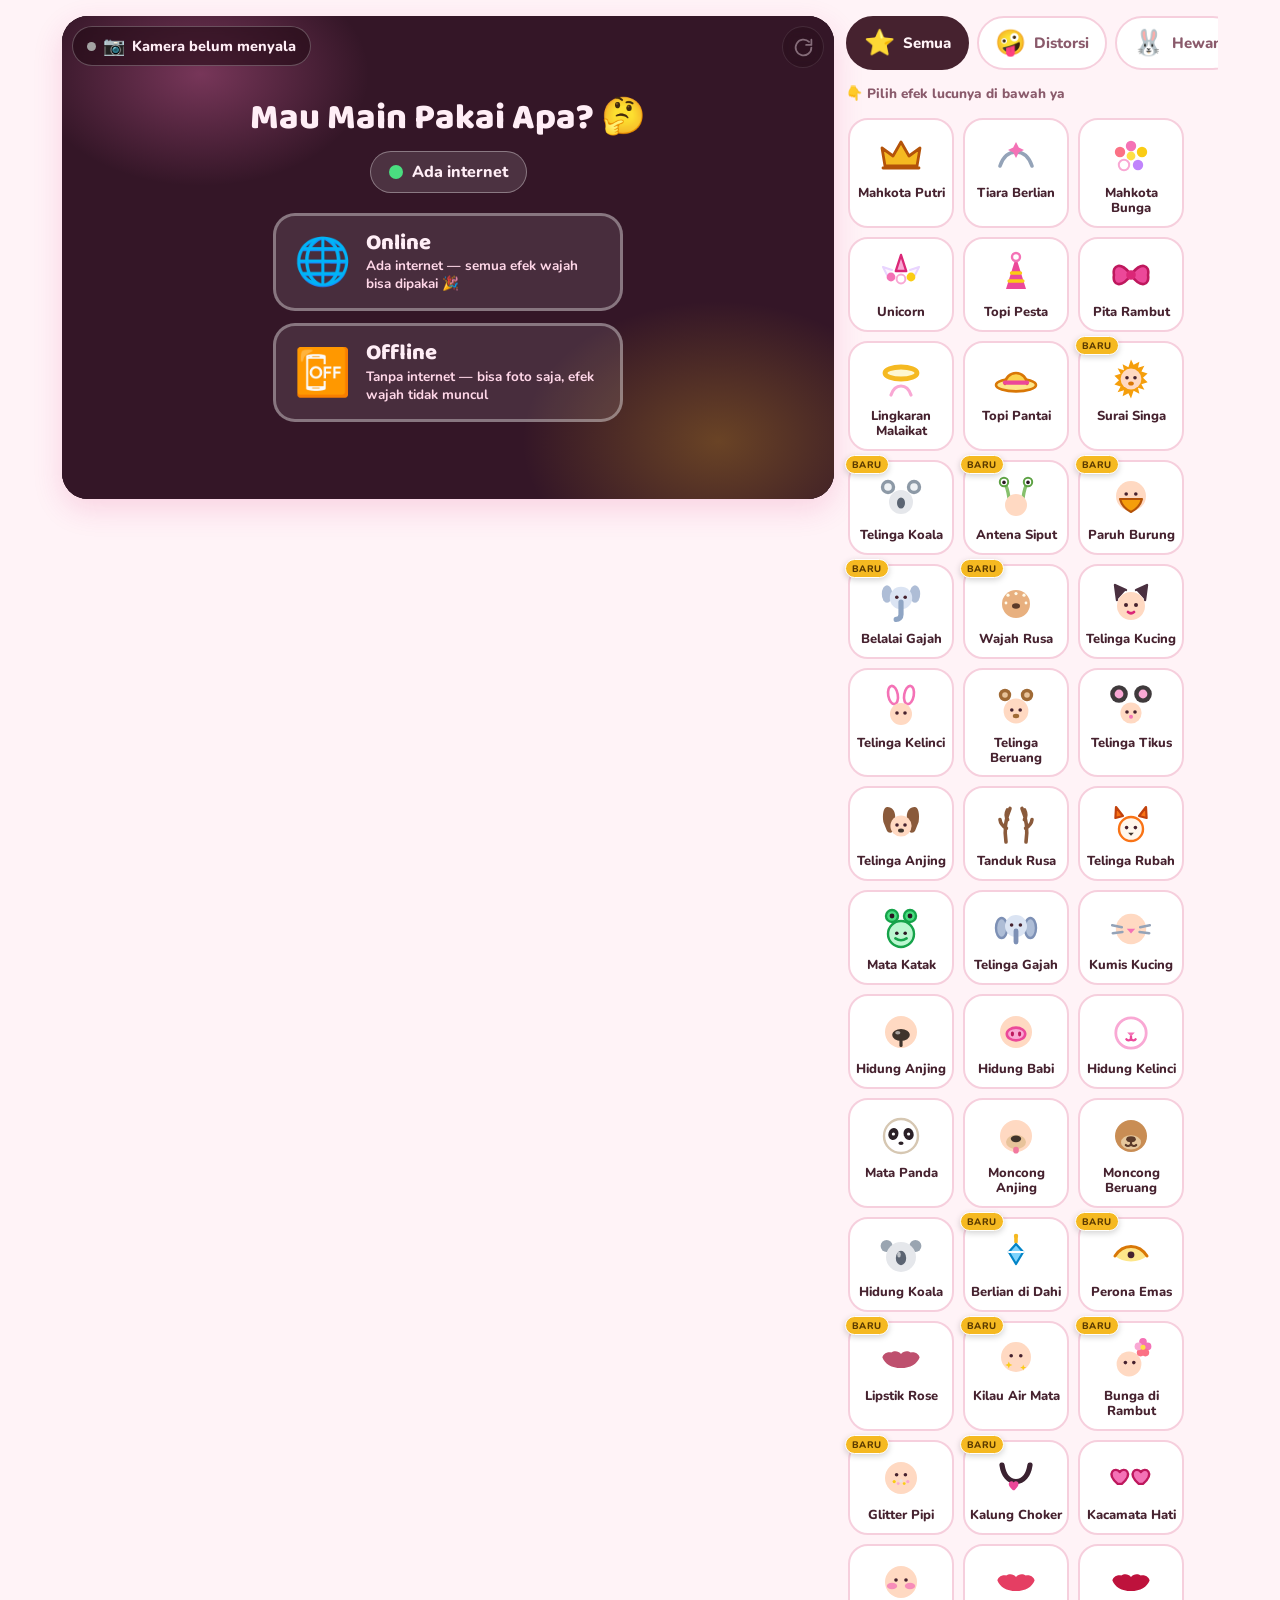
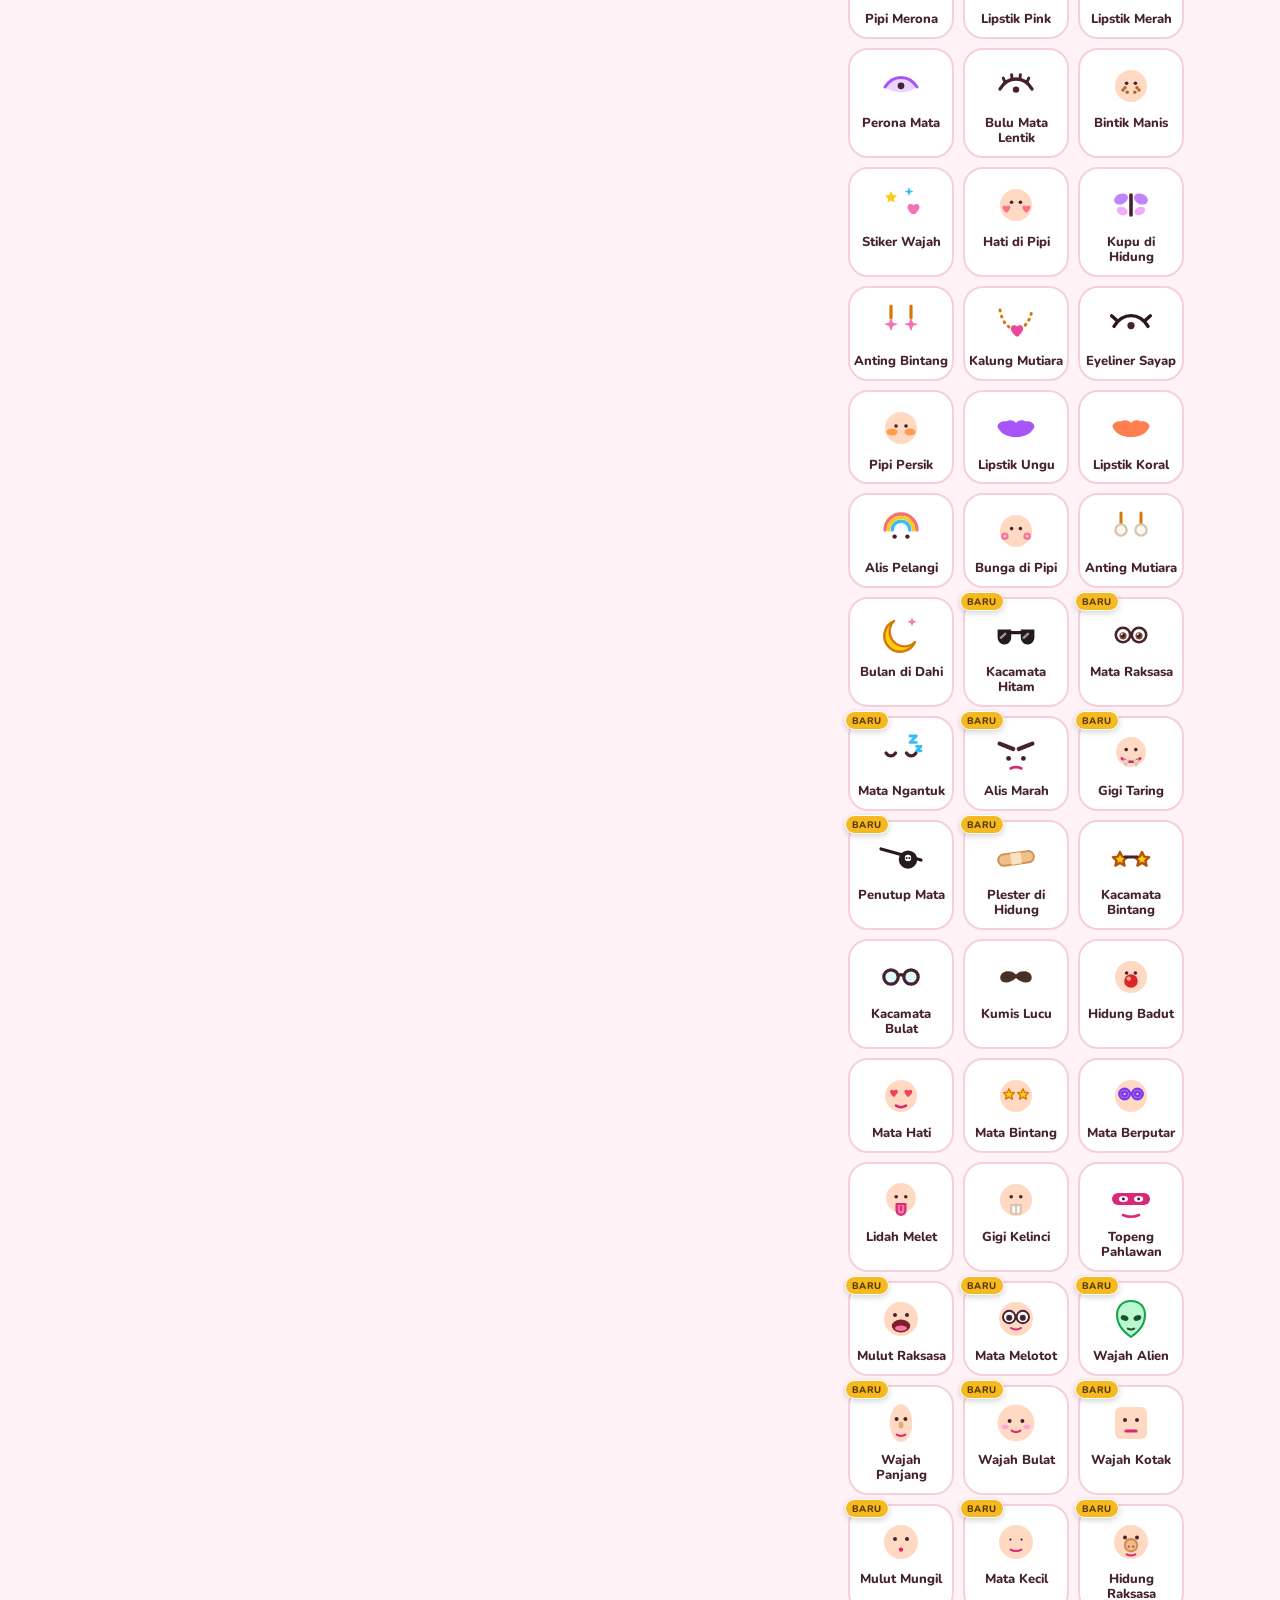
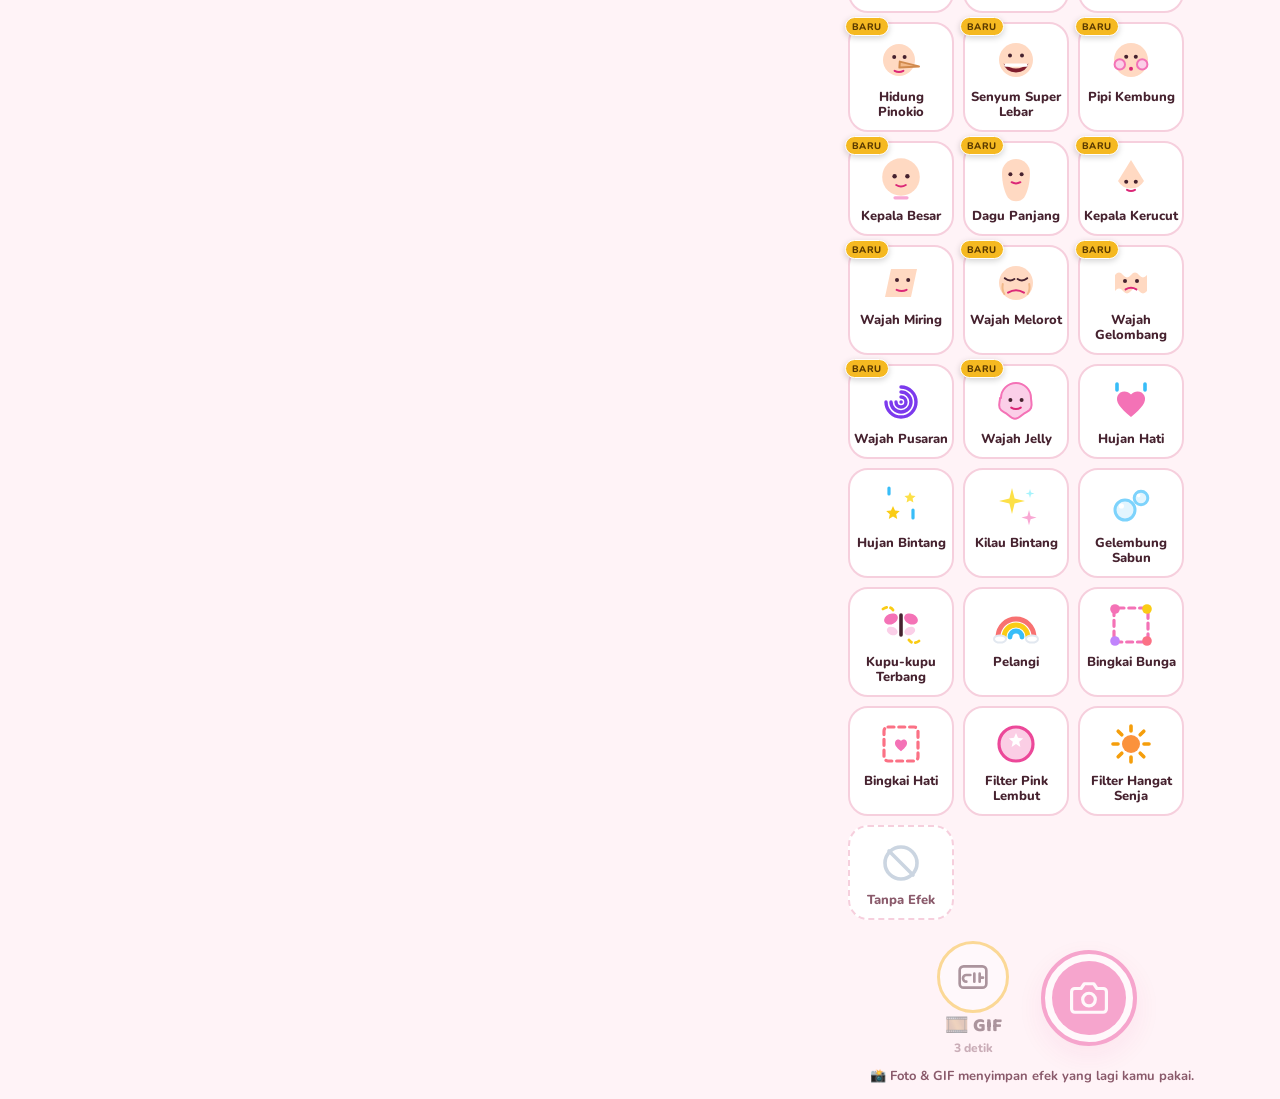
==== commit 1204e4a8: "Efek Kamera: UI ramah anak + pilihan mode Online/Offline di awal" ====
--- a/games/efek-kamera.html
+++ b/games/efek-kamera.html
@@ -88,9 +88,10 @@
         color: #ffeef6;
         border: 1px solid rgba(255, 255, 255, 0.25);
         backdrop-filter: blur(6px);
-        font-weight: 800; font-size: 13px;
-        padding: 7px 12px; border-radius: 999px;
-      }
+        font-weight: 800; font-size: 14.5px;
+        padding: 9px 14px; border-radius: 999px;
+      }
+      .pill #statusIcon { font-size: 18px; line-height: 1; }
       .pill .dot { width: 9px; height: 9px; border-radius: 50%; background: #a3a3a3; flex: none; }
       .pill.ok .dot { background: #4ade80; }
       .pill.search .dot { background: var(--gold); animation: blink 1s infinite alternate; }
@@ -125,7 +126,7 @@
       #startOverlay {
         position: absolute; inset: 0; z-index: 8;
         display: flex; flex-direction: column; align-items: center; justify-content: center;
-        text-align: center; padding: 22px; gap: 8px;
+        text-align: center; padding: 22px; gap: 8px; overflow-y: auto;
         background:
           radial-gradient(240px 160px at 18% 12%, rgba(244, 114, 182, 0.35), transparent 70%),
           radial-gradient(280px 200px at 85% 88%, rgba(245, 185, 33, 0.28), transparent 70%),
@@ -133,7 +134,7 @@
         color: #ffeef6;
       }
       #startOverlay.hide { display: none; }
-      #startOverlay .mirrorArt { width: min(168px, 42vw); height: auto; }
+      #startOverlay .mirrorArt { width: min(124px, 32vw); height: auto; }
       #startOverlay h1 {
         font-family: "Baloo 2", sans-serif; font-weight: 800;
         font-size: clamp(24px, 6vw, 36px); margin: 6px 0 0; line-height: 1.12;
@@ -142,31 +143,78 @@
       .start-btns { display: flex; flex-direction: column; gap: 10px; margin-top: 14px; width: min(320px, 100%); }
       .btn {
         border: none; border-radius: 999px;
-        font-family: "Baloo 2", sans-serif; font-weight: 700; font-size: 17px;
-        padding: 13px 20px;
+        font-family: "Baloo 2", sans-serif; font-weight: 700; font-size: 18px;
+        padding: 13px 20px; min-height: 58px;
         display: inline-flex; align-items: center; justify-content: center; gap: 9px;
       }
+      .btn-big { font-size: 21px; padding: 16px 22px; min-height: 68px; }
       .btn svg { width: 20px; height: 20px; flex: none; }
       .btn-pink { background: var(--pink); color: #fff; box-shadow: 0 8px 20px rgba(236, 72, 153, 0.45); }
       .btn-pink:active { background: var(--pink-deep); }
       .btn-ghost { background: rgba(255, 255, 255, 0.12); color: #ffeef6; border: 1.5px solid rgba(255, 255, 255, 0.4); }
       #camError { display: none; margin-top: 10px; max-width: 400px; background: rgba(127, 29, 29, 0.55); border: 1px solid rgba(254, 202, 202, 0.5); color: #ffe4e6; border-radius: 14px; padding: 10px 14px; font-size: 14px; font-weight: 700; line-height: 1.45; }
       #camError.show { display: block; }
+      /* ---------- Langkah 1: pilih mode online / offline ---------- */
+      #modeStep, #startStep { display: flex; flex-direction: column; align-items: center; gap: 8px; width: 100%; }
+      #modeStep.hide, #startStep.hide { display: none; }
+      .net-line {
+        display: inline-flex; align-items: center; gap: 9px;
+        background: rgba(255, 255, 255, 0.12); border: 1.5px solid rgba(255, 255, 255, 0.35);
+        border-radius: 999px; padding: 9px 18px; font-weight: 800; font-size: 16px; margin-top: 4px;
+      }
+      .net-line .ndot { width: 14px; height: 14px; border-radius: 50%; background: #a3a3a3; flex: none; }
+      .net-line.on .ndot { background: #4ade80; }
+      .net-line.off .ndot { background: #f87171; }
+      .mode-grid { display: flex; flex-direction: column; gap: 12px; margin-top: 12px; width: min(350px, 100%); }
+      .mode-card {
+        display: flex; align-items: center; gap: 15px; text-align: left;
+        padding: 15px 18px; border-radius: 22px; min-height: 88px;
+        border: 3px solid rgba(255, 255, 255, 0.35);
+        background: rgba(255, 255, 255, 0.10); color: #ffeef6;
+      }
+      .mode-card:active { background: rgba(255, 255, 255, 0.22); }
+      .mode-card .m-ico { font-size: 46px; line-height: 1; flex: none; }
+      .mode-card .m-title { font-family: "Baloo 2", sans-serif; font-weight: 800; font-size: 22px; line-height: 1.1; }
+      .mode-card .m-sub { font-size: 13.5px; font-weight: 700; color: #ffd7e8; line-height: 1.35; margin-top: 2px; }
+      #modeWarn {
+        display: none; margin-top: 12px; max-width: 400px;
+        background: rgba(127, 29, 29, 0.55); border: 1px solid rgba(254, 202, 202, 0.5);
+        color: #ffe4e6; border-radius: 14px; padding: 11px 15px;
+        font-size: 15px; font-weight: 700; line-height: 1.45;
+      }
+      #modeWarn.show { display: block; }
+      .mode-chip-row { display: flex; align-items: center; gap: 10px; margin-top: 6px; flex-wrap: wrap; justify-content: center; }
+      .mode-chip {
+        display: inline-flex; align-items: center; gap: 7px;
+        background: rgba(255, 255, 255, 0.14); border: 1.5px solid rgba(255, 255, 255, 0.4);
+        border-radius: 999px; padding: 8px 15px; font-weight: 800; font-size: 15px;
+      }
+      #changeModeBtn {
+        background: none; border: none; color: #ffd7e8;
+        font-weight: 800; font-size: 14.5px; text-decoration: underline; padding: 8px 4px;
+      }
+      .offline-note {
+        margin: 10px 0 0; max-width: 400px; font-size: 14.5px; font-weight: 700; line-height: 1.45;
+        background: rgba(245, 185, 33, 0.18); border: 1.5px solid rgba(245, 185, 33, 0.55);
+        color: #fde68a; border-radius: 14px; padding: 10px 14px;
+      }
       /* ---------- Controls ---------- */
       .controls { display: flex; flex-direction: column; gap: 10px; }
       .cat-row { display: flex; gap: 8px; overflow-x: auto; padding-bottom: 2px; scrollbar-width: none; }
       .cat-row::-webkit-scrollbar { display: none; }
       .cat-pill {
-        flex: none; border: 1.5px solid var(--line); background: var(--panel);
-        color: var(--ink-soft); font-weight: 800; font-size: 14px;
-        padding: 7px 15px; border-radius: 999px;
-      }
+        flex: none; border: 2px solid var(--line); background: var(--panel);
+        color: var(--ink-soft); font-weight: 800; font-size: 15px;
+        padding: 9px 16px; border-radius: 999px; min-height: 54px;
+        display: inline-flex; align-items: center; gap: 8px;
+      }
+      .cat-pill .cat-ico { font-size: 25px; line-height: 1; }
       .cat-pill.active { background: var(--ink); border-color: var(--ink); color: var(--bg); }
       .active-bar { display: flex; align-items: center; justify-content: space-between; gap: 10px; min-height: 22px; }
       #activeInfo { font-size: 13.5px; font-weight: 800; color: var(--ink-soft); }
       #clearFx {
         border: none; background: none; color: var(--pink-deep);
-        font-weight: 800; font-size: 13.5px; padding: 2px 4px; display: none;
+        font-weight: 800; font-size: 15px; padding: 10px 6px; min-height: 44px; display: none;
       }
       #clearFx.show { display: inline; }
       .chip-rail {
@@ -175,20 +223,23 @@
       }
       .chip {
         scroll-snap-align: start; flex: none;
-        width: 86px; border: 2px solid var(--line); background: var(--chip-bg);
-        border-radius: 18px; padding: 9px 4px 8px;
-        display: flex; flex-direction: column; align-items: center; gap: 5px;
+        width: 106px; border: 2.5px solid var(--line); background: var(--chip-bg);
+        border-radius: 20px; padding: 12px 4px 10px;
+        display: flex; flex-direction: column; align-items: center; gap: 6px;
         color: var(--ink); position: relative;
         transition: border-color 0.15s, background 0.15s, transform 0.1s;
       }
       .chip:active { transform: scale(0.95); }
-      .chip svg { width: 30px; height: 30px; }
-      .chip span { font-size: 11.5px; font-weight: 800; line-height: 1.15; text-align: center; }
+      .chip svg { width: 48px; height: 48px; }
+      .chip span { font-size: 13px; font-weight: 800; line-height: 1.15; text-align: center; }
       .chip.on { border-color: var(--pink); background: var(--pink-soft); }
-      .chip.on::after {
-        content: ""; position: absolute; top: 6px; right: 6px;
-        width: 10px; height: 10px; border-radius: 50%;
-        background: var(--pink); border: 2px solid #fff;
+      .chip .check {
+        position: absolute; top: -9px; right: -9px; z-index: 3;
+        width: 30px; height: 30px; border-radius: 50%;
+        background: #22c55e; color: #fff;
+        font-size: 19px; font-weight: 900; font-style: normal; line-height: 1;
+        display: grid; place-items: center;
+        border: 2.5px solid #fff; box-shadow: 0 3px 8px rgba(0, 0, 0, 0.25);
       }
       .chip .bdg {
         position: absolute; top: -7px; left: -5px; z-index: 2;
@@ -204,16 +255,18 @@
         padding-top: 2px;
       }
       .side-btn {
-        display: flex; flex-direction: column; align-items: center; gap: 4px;
+        display: flex; flex-direction: column; align-items: center; gap: 3px;
         background: none; border: none; color: var(--ink); font-weight: 800; font-size: 12.5px;
-        width: 76px;
+        width: 92px; min-height: 96px; justify-content: flex-start;
       }
       .side-btn .ring {
-        width: 56px; height: 56px; border-radius: 50%;
-        border: 2.5px solid var(--line); background: var(--panel);
+        width: 72px; height: 72px; border-radius: 50%;
+        border: 3px solid var(--line); background: var(--panel);
         display: grid; place-items: center; position: relative;
       }
-      .side-btn .ring svg { width: 25px; height: 25px; }
+      .side-btn .ring svg { width: 32px; height: 32px; }
+      .side-btn .gif-label { font-family: "Baloo 2", sans-serif; font-size: 19px; font-weight: 800; line-height: 1.1; }
+      .side-btn .gif-sub { font-size: 12px; font-weight: 800; color: var(--ink-soft); }
       .side-btn:disabled { opacity: 0.45; cursor: default; }
       #gifBtn .ring { border-color: var(--gold); }
       #gifBtn.recording .ring { border-color: #e11d48; }
@@ -226,19 +279,19 @@
       }
       #gifBtn.recording #gifProg { display: block; }
       #photoBtn {
-        width: 78px; height: 78px; border-radius: 50%;
+        width: 96px; height: 96px; border-radius: 50%;
         border: 4px solid var(--pink);
         background: var(--panel);
         display: grid; place-items: center; padding: 0;
         box-shadow: var(--shadow);
       }
       #photoBtn .core {
-        width: 58px; height: 58px; border-radius: 50%;
+        width: 74px; height: 74px; border-radius: 50%;
         background: var(--pink); display: grid; place-items: center; color: #fff;
         transition: transform 0.1s;
       }
       #photoBtn:active .core { transform: scale(0.88); }
-      #photoBtn svg { width: 29px; height: 29px; }
+      #photoBtn svg { width: 38px; height: 38px; }
       #photoBtn:disabled { opacity: 0.45; }
       .hint { text-align: center; font-size: 13px; color: var(--ink-soft); font-weight: 700; margin: 0; }
       /* ---------- Modal ---------- */
@@ -269,7 +322,7 @@
         position: fixed; left: 50%; bottom: calc(20px + env(safe-area-inset-bottom));
         transform: translate(-50%, 80px); z-index: 60;
         background: var(--ink); color: var(--bg);
-        font-weight: 800; font-size: 14.5px; padding: 11px 20px; border-radius: 999px;
+        font-weight: 800; font-size: 16.5px; padding: 14px 22px; border-radius: 999px; min-height: 52px;
         opacity: 0; transition: transform 0.3s, opacity 0.3s; pointer-events: none;
         max-width: calc(100vw - 32px); text-align: center;
       }
@@ -290,7 +343,7 @@
       <section class="stage-wrap" aria-label="Tampilan kamera">
         <canvas id="stage" width="720" height="900"></canvas>
         <div class="stage-top">
-          <div class="pill" id="statusPill"><span class="dot"></span><span id="statusText">Kamera belum menyala</span></div>
+          <div class="pill" id="statusPill"><span class="dot"></span><span id="statusIcon" aria-hidden="true">📷</span><span id="statusText">Kamera belum menyala</span></div>
           <button class="icon-btn" id="flipBtn" type="button" aria-label="Balik kamera depan atau belakang" disabled>
             <svg viewBox="0 0 24 24" fill="none" stroke="currentColor" stroke-width="2" stroke-linecap="round" stroke-linejoin="round"><path d="M21 12a9 9 0 1 1-2.64-6.36"/><path d="M21 3v6h-6"/></svg>
           </button>
@@ -298,6 +351,28 @@
         <div id="recBadge"><span class="rdot"></span><span id="recText">Merekam GIF…</span></div>
         <div id="flash"></div>
         <div id="startOverlay">
+          <div id="modeStep">
+            <h1>Mau Main Pakai Apa? 🤔</h1>
+            <div class="net-line" id="netLine"><span class="ndot"></span><span id="netText">Mengecek internet…</span></div>
+            <div class="mode-grid">
+              <button class="mode-card" id="modeOnlineBtn" type="button">
+                <span class="m-ico" aria-hidden="true">🌐</span>
+                <span>
+                  <span class="m-title">Online</span>
+                  <span class="m-sub" style="display:block;">Ada internet — semua efek wajah bisa dipakai 🎉</span>
+                </span>
+              </button>
+              <button class="mode-card" id="modeOfflineBtn" type="button">
+                <span class="m-ico" aria-hidden="true">📴</span>
+                <span>
+                  <span class="m-title">Offline</span>
+                  <span class="m-sub" style="display:block;">Tanpa internet — bisa foto saja, efek wajah tidak muncul</span>
+                </span>
+              </button>
+            </div>
+            <div id="modeWarn" role="alert"></div>
+          </div>
+          <div id="startStep" class="hide">
           <svg class="mirrorArt" viewBox="0 0 200 170" fill="none" aria-hidden="true">
             <ellipse cx="100" cy="78" rx="62" ry="68" fill="#fdf2f8" stroke="#f9a8d4" stroke-width="5"/>
             <circle cx="100" cy="70" r="34" fill="#ffd9c2"/>
@@ -310,15 +385,21 @@
             <path d="M28 30l2.5 6 6 2.5-6 2.5L28 47l-2.5-6-6-2.5 6-2.5z" fill="#f472b6"/>
             <path d="M170 22l2 5 5 2-5 2-2 5-2-5-5-2 5-2z" fill="#f5b921"/>
           </svg>
-          <h1>Siap Bergaya?</h1>
-          <p>Seperti bercermin, tapi bisa pakai mahkota, telinga kucing, kacamata hati, dan banyak efek lucu lainnya. Pilih efeknya, lalu foto atau buat GIF!</p>
+          <h1>Siap Bergaya? 😄</h1>
+          <p>Seperti bercermin, tapi bisa pakai mahkota, telinga kucing, dan banyak efek lucu. Tekan tombol kamera ya! 👇</p>
           <div class="start-btns">
-            <button class="btn btn-pink" id="startCamBtn" type="button">
-              <svg viewBox="0 0 24 24" fill="none" stroke="currentColor" stroke-width="2" stroke-linecap="round" stroke-linejoin="round"><path d="M23 19a2 2 0 0 1-2 2H3a2 2 0 0 1-2-2V8a2 2 0 0 1 2-2h4l2-3h6l2 3h4a2 2 0 0 1 2 2z"/><circle cx="12" cy="13" r="4"/></svg>
+            <button class="btn btn-pink btn-big" id="startCamBtn" type="button">
+              <svg viewBox="0 0 24 24" fill="none" stroke="currentColor" stroke-width="2" stroke-linecap="round" stroke-linejoin="round" style="width:26px;height:26px;"><path d="M23 19a2 2 0 0 1-2 2H3a2 2 0 0 1-2-2V8a2 2 0 0 1 2-2h4l2-3h6l2 3h4a2 2 0 0 1 2 2z"/><circle cx="12" cy="13" r="4"/></svg>
               Nyalakan Kamera
             </button>
           </div>
+          <p class="offline-note" id="offlineNote" hidden>📴 Mode offline: kamera bisa buat foto, tapi efek wajahnya tidak muncul ya.</p>
+          <div class="mode-chip-row">
+            <span class="mode-chip" id="modeChip">🌐 Online</span>
+            <button id="changeModeBtn" type="button">🔀 Ganti mode</button>
+          </div>
           <div id="camError" role="alert"></div>
+          </div>
         </div>
       </section>
 
@@ -326,7 +407,7 @@
         <div class="cat-row" id="catRow" role="tablist" aria-label="Kategori efek"></div>
         <div class="active-bar">
           <span id="activeInfo">Belum ada efek yang dipilih</span>
-          <button id="clearFx" type="button">Hapus semua efek</button>
+          <button id="clearFx" type="button">🗑️ Hapus semua</button>
         </div>
         <div class="chip-rail" id="chipRail"></div>
         <div class="shutter-row">
@@ -335,7 +416,8 @@
               <span id="gifProg"></span>
               <svg viewBox="0 0 24 24" fill="none" stroke="currentColor" stroke-width="2" stroke-linecap="round" stroke-linejoin="round"><rect x="2" y="4" width="20" height="16" rx="3"/><path d="M7 15.5A2.5 2.5 0 1 1 7 10.5h3M13 9.5v6M17 9.5v6M17 12.5h2.5"/></svg>
             </span>
-            GIF 3 Detik
+            <span class="gif-label">🎞️ GIF</span>
+            <span class="gif-sub">3 detik</span>
           </button>
           <button id="photoBtn" type="button" aria-label="Ambil foto" disabled>
             <span class="core">
@@ -343,25 +425,25 @@
             </span>
           </button>
         </div>
-        <p class="hint">Foto &amp; GIF dibuat dari tampilan layar ini — efek yang aktif ikut terekam.</p>
+        <p class="hint">📸 Foto &amp; GIF menyimpan efek yang lagi kamu pakai.</p>
       </section>
     </main>
 
     <div id="modal" role="dialog" aria-modal="true" aria-labelledby="modalTitle">
       <div class="modal-card">
         <h2 id="modalTitle">Hasil Foto</h2>
-        <div id="encoding">Sedang membuat GIF…<div class="bar"><i></i></div></div>
+        <div id="encoding">⏳ Sedang membuat GIF…<div class="bar"><i></i></div></div>
         <img id="shotImg" alt="Hasil jepretan kamera dengan efek" />
         <div class="modal-btns">
           <a class="btn btn-pink" id="saveBtn" href="#" download="foto-efek.png" style="text-decoration:none;">
             <svg viewBox="0 0 24 24" fill="none" stroke="currentColor" stroke-width="2" stroke-linecap="round" stroke-linejoin="round"><path d="M21 15v4a2 2 0 0 1-2 2H5a2 2 0 0 1-2-2v-4"/><path d="M7 10l5 5 5-5"/><path d="M12 15V3"/></svg>
-            Simpan ke HP
+            💾 Simpan ke HP
           </a>
           <button class="btn btn-mint" id="shareBtn" type="button">
             <svg viewBox="0 0 24 24" fill="none" stroke="currentColor" stroke-width="2" stroke-linecap="round" stroke-linejoin="round"><circle cx="18" cy="5" r="3"/><circle cx="6" cy="12" r="3"/><circle cx="18" cy="19" r="3"/><path d="M8.6 13.5l6.8 4M15.4 6.5l-6.8 4"/></svg>
-            Bagikan
+            📤 Bagikan
           </button>
-          <button class="btn btn-line" id="closeModalBtn" type="button">Tutup</button>
+          <button class="btn btn-line" id="closeModalBtn" type="button">✖️ Tutup</button>
         </div>
       </div>
     </div>
@@ -2146,6 +2228,7 @@
          STATUS APLIKASI
          ============================================================ */
       var mode = 'off';           // 'off' | 'camera'
+      var appMode = 'online';     // 'online' | 'offline' — dikonfirmasi di langkah awal sebelum kamera menyala
       var facing = 'user';
       var stream = null;
       var faceMesh = null, fmBusy = false, fmFailed = false;
@@ -2161,8 +2244,10 @@
 
       var statusPill = document.getElementById('statusPill');
       var statusText = document.getElementById('statusText');
-      function setStatus(txt, cls) {
+      var statusIcon = document.getElementById('statusIcon');
+      function setStatus(txt, cls, ico) {
         statusText.textContent = txt;
+        if (ico) statusIcon.textContent = ico;
         statusPill.className = 'pill' + (cls ? ' ' + cls : '');
       }
 
@@ -2214,6 +2299,8 @@
       }
 
       function initFaceMesh() {
+        // Mode offline: pelacak wajah tidak dimuat sama sekali (butuh internet).
+        if (appMode === 'offline') { fmFailed = true; return Promise.resolve(); }
         if (faceMesh || fmFailed) return Promise.resolve();
         return loadScript('https://cdn.jsdelivr.net/npm/@mediapipe/face_mesh/face_mesh.js')
           .then(function () {
@@ -2289,6 +2376,7 @@
       }
 
       function startFallbackDetection() {
+        if (appMode === 'offline') return;
         if (fallbackActive || fdFailed) return;
         fallbackActive = true;
         loadScript('https://cdn.jsdelivr.net/npm/@mediapipe/face_detection/face_detection.js')
@@ -2319,7 +2407,7 @@
       function startCamera() {
         hideCamError();
         if (!navigator.mediaDevices || !navigator.mediaDevices.getUserMedia) {
-          showCamError('Browser ini tidak mendukung kamera. Coba buka halaman ini di Chrome HP ya.');
+          showCamError('⚠️ Browser ini tidak mendukung kamera. Coba buka halaman ini di Chrome HP ya.');
           return;
         }
         navigator.mediaDevices.getUserMedia({
@@ -2335,12 +2423,13 @@
           document.getElementById('startOverlay').classList.add('hide');
           document.getElementById('flipBtn').disabled = false;
           setButtons(true);
-          setStatus('Mencari wajah…', 'search');
+          if (appMode === 'offline') setStatus('Foto saja — tanpa efek', '', '📴');
+          else setStatus('Lagi mencari wajah…', 'search', '🔍');
           initFaceMesh();
           startLoop();
         }).catch(function (err) {
           if (window.console) console.warn('Kamera gagal:', err);
-          showCamError('Kamera belum bisa dibuka. Pastikan izin kamera diberikan untuk halaman ini, lalu coba lagi ya.');
+          showCamError('⚠️ Kamera belum bisa dibuka. Pastikan izin kamera diberikan untuk halaman ini, lalu coba lagi ya.');
         });
       }
 
@@ -2471,9 +2560,10 @@
             fh: Math.max(30, dist(P[10], P[152])),
             ang: Math.atan2(eR.y - eL.y, eR.x - eL.x)
           };
-          if (mode === 'camera') setStatus('Wajah ketemu!', 'ok');
+          if (mode === 'camera') setStatus('Wajah ketemu!', 'ok', '😊');
         } else if (mode === 'camera') {
-          setStatus('Mencari wajah… posisikan wajah di tengah', 'search');
+          if (appMode === 'offline') setStatus('Foto saja — tanpa efek', '', '📴');
+          else setStatus('Lagi mencari wajah…', 'search', '🔍');
         }
 
         // distorsi wajah (warp piksel) jalan sebelum gambar tempel,
@@ -2806,14 +2896,14 @@
          UI EFEK: kategori + chip
          ============================================================ */
       var CATS = [
-        { id: 'semua', name: 'Semua' },
-        { id: 'distorsi', name: 'Distorsi' },
-        { id: 'hewan', name: 'Hewan' },
-        { id: 'cantik', name: 'Cantik' },
-        { id: 'lucu', name: 'Lucu' },
-        { id: 'kepala', name: 'Di Kepala' },
-        { id: 'ajaib', name: 'Ajaib' },
-        { id: 'bingkai', name: 'Bingkai & Filter' }
+        { id: 'semua', name: 'Semua', ico: '⭐' },
+        { id: 'distorsi', name: 'Distorsi', ico: '🤪' },
+        { id: 'hewan', name: 'Hewan', ico: '🐰' },
+        { id: 'cantik', name: 'Cantik', ico: '💄' },
+        { id: 'lucu', name: 'Lucu', ico: '😂' },
+        { id: 'kepala', name: 'Di Kepala', ico: '👑' },
+        { id: 'ajaib', name: 'Ajaib', ico: '🪄' },
+        { id: 'bingkai', name: 'Bingkai & Filter', ico: '🖼️' }
       ];
       var curCat = 'semua';
       var catRow = document.getElementById('catRow');
@@ -2825,7 +2915,7 @@
         var b = document.createElement('button');
         b.type = 'button';
         b.className = 'cat-pill' + (cat.id === 'semua' ? ' active' : '');
-        b.textContent = cat.name;
+        b.innerHTML = '<span class="cat-ico" aria-hidden="true">' + cat.ico + '</span>' + cat.name;
         b.setAttribute('role', 'tab');
         b.addEventListener('click', function () {
           curCat = cat.id;
@@ -2843,7 +2933,7 @@
           b.type = 'button';
           b.className = 'chip' + (active[e.id] ? ' on' : '');
           b.setAttribute('aria-pressed', active[e.id] ? 'true' : 'false');
-          b.innerHTML = IC[e.icon] + '<span>' + e.name + '</span>' + (e.baru ? '<i class="bdg">BARU</i>' : '');
+          b.innerHTML = IC[e.icon] + '<span>' + e.name + '</span>' + (e.baru ? '<i class="bdg">BARU</i>' : '') + (active[e.id] ? '<i class="check" aria-hidden="true">✓</i>' : '');
           b.addEventListener('click', function () { toggleFx(e); });
           chipRail.appendChild(b);
         });
@@ -2854,7 +2944,7 @@
         reset.addEventListener('click', function () {
           active = {};
           renderChips(); updateActiveInfo();
-          toast('Semua efek dimatikan.');
+          toast('🧹 Semua efek dimatikan.');
         });
         chipRail.appendChild(reset);
       }
@@ -2875,10 +2965,10 @@
         var ids = Object.keys(active);
         var names = ids.map(function (id) { return FX[id].name; });
         if (!ids.length) {
-          activeInfo.textContent = 'Belum ada efek yang dipilih';
+          activeInfo.textContent = '👇 Pilih efek lucunya di bawah ya';
           clearFxBtn.classList.remove('show');
         } else {
-          activeInfo.textContent = ids.length + ' efek aktif: ' + names.join(', ');
+          activeInfo.textContent = '⭐ ' + ids.length + ' efek dipilih: ' + names.join(', ');
           clearFxBtn.classList.add('show');
         }
       }
@@ -2891,6 +2981,58 @@
         photoBtn.disabled = !on;
         gifBtn.disabled = !on;
       }
+
+      /* ============================================================
+         LANGKAH AWAL: KONFIRMASI MODE ONLINE / OFFLINE
+         Efek wajah (pelacak MediaPipe) dimuat dari internet, jadi anak
+         memilih dulu: Online = semua efek bisa dipakai; Offline =
+         kamera foto saja tanpa efek wajah.
+         ============================================================ */
+      var modeStep = document.getElementById('modeStep');
+      var startStep = document.getElementById('startStep');
+      var netLine = document.getElementById('netLine');
+      var netText = document.getElementById('netText');
+      var modeWarn = document.getElementById('modeWarn');
+      var modeChip = document.getElementById('modeChip');
+      var offlineNote = document.getElementById('offlineNote');
+
+      function refreshNetLine() {
+        var on = navigator.onLine;
+        netLine.className = 'net-line ' + (on ? 'on' : 'off');
+        netText.textContent = on ? 'Ada internet' : 'Tidak ada internet';
+      }
+      function chooseMode(m) {
+        appMode = m;
+        modeWarn.classList.remove('show');
+        modeStep.classList.add('hide');
+        startStep.classList.remove('hide');
+        modeChip.textContent = m === 'online' ? '🌐 Online' : '📴 Offline';
+        offlineNote.hidden = m !== 'offline';
+      }
+      document.getElementById('modeOnlineBtn').addEventListener('click', function () {
+        if (!navigator.onLine) {
+          modeWarn.textContent = '⚠️ Belum ada internet. Nyalakan WiFi atau data dulu ya 📶 — atau pilih Offline.';
+          modeWarn.classList.add('show');
+          return;
+        }
+        chooseMode('online');
+      });
+      document.getElementById('modeOfflineBtn').addEventListener('click', function () { chooseMode('offline'); });
+      document.getElementById('changeModeBtn').addEventListener('click', function () {
+        hideCamError();
+        startStep.classList.add('hide');
+        modeStep.classList.remove('hide');
+        refreshNetLine();
+      });
+      window.addEventListener('online', function () {
+        refreshNetLine();
+        if (mode === 'camera' && appMode === 'online') toast('🌐 Internet tersambung lagi.');
+      });
+      window.addEventListener('offline', function () {
+        refreshNetLine();
+        if (mode === 'camera' && appMode === 'online') toast('📴 Internet putus — efek wajah bisa berhenti sebentar.');
+      });
+      refreshNetLine();
 
       document.getElementById('startCamBtn').addEventListener('click', startCamera);
       document.getElementById('flipBtn').addEventListener('click', flipCamera);
